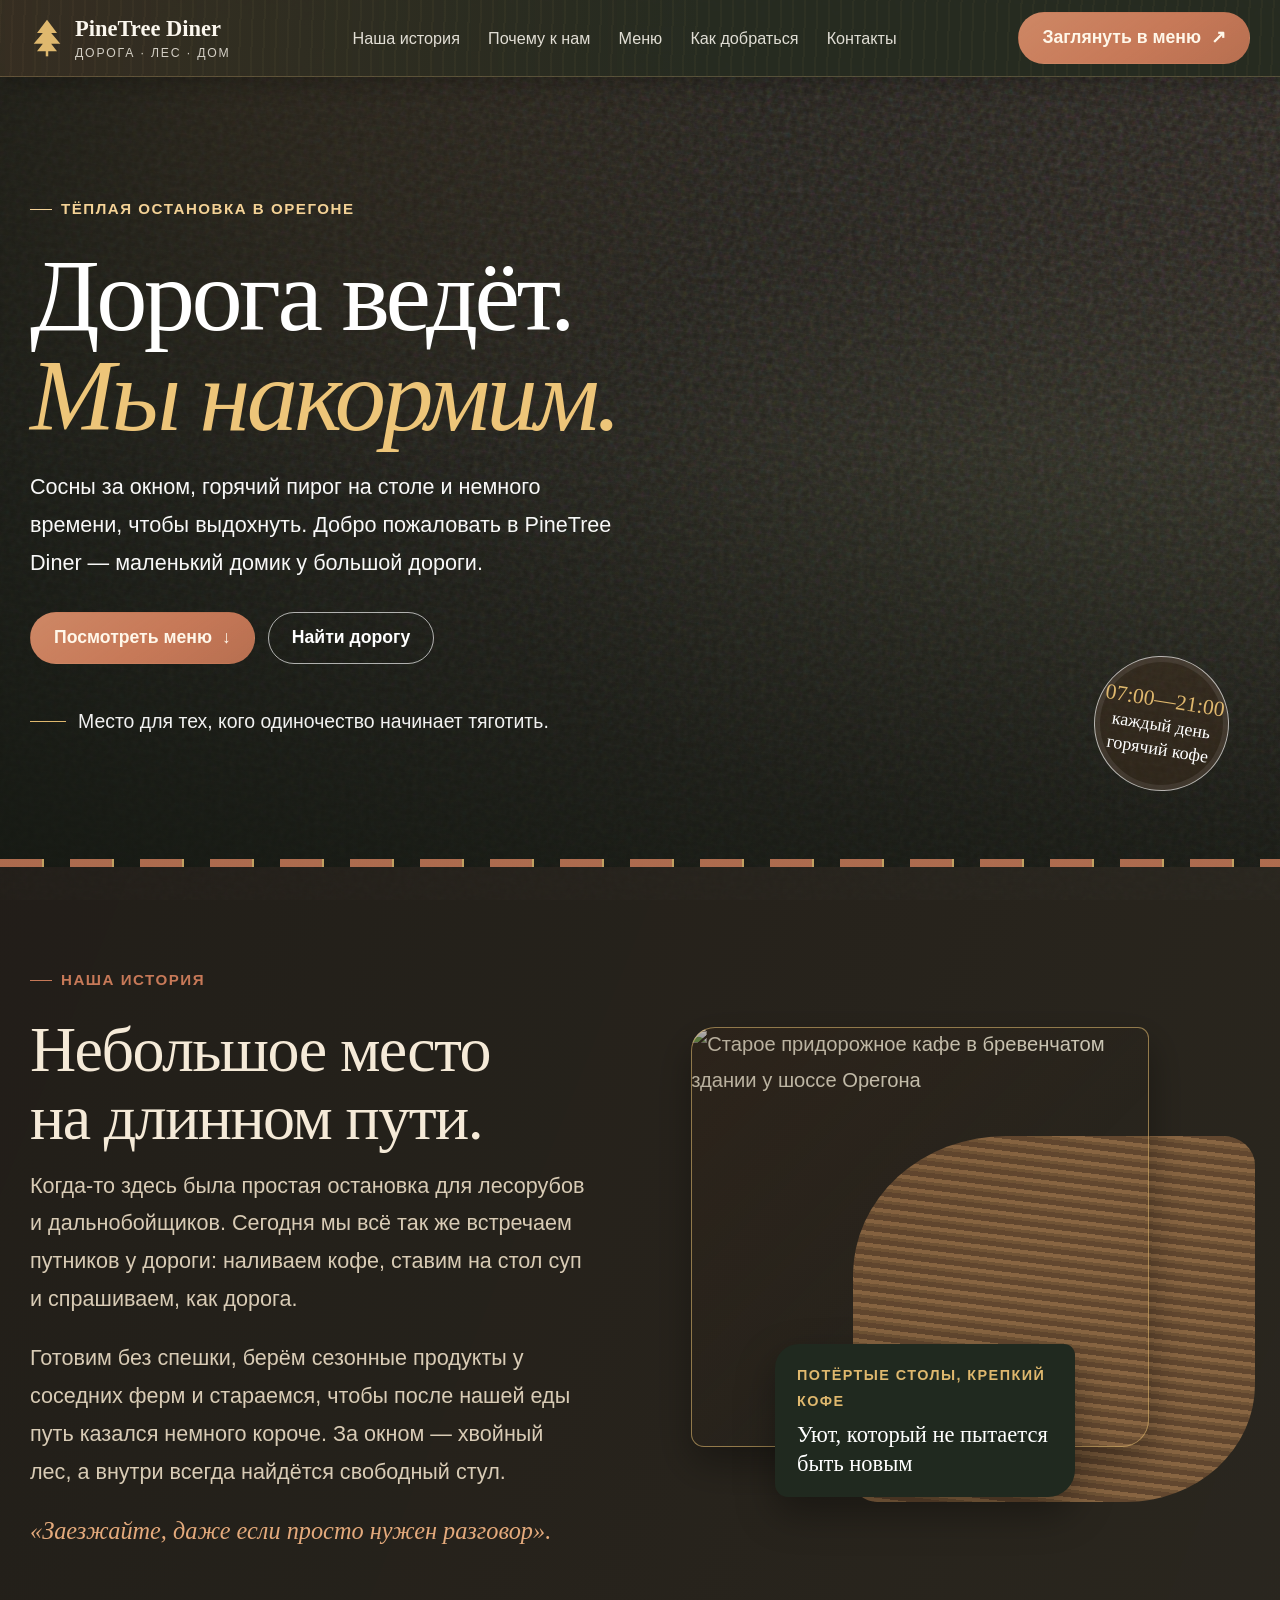
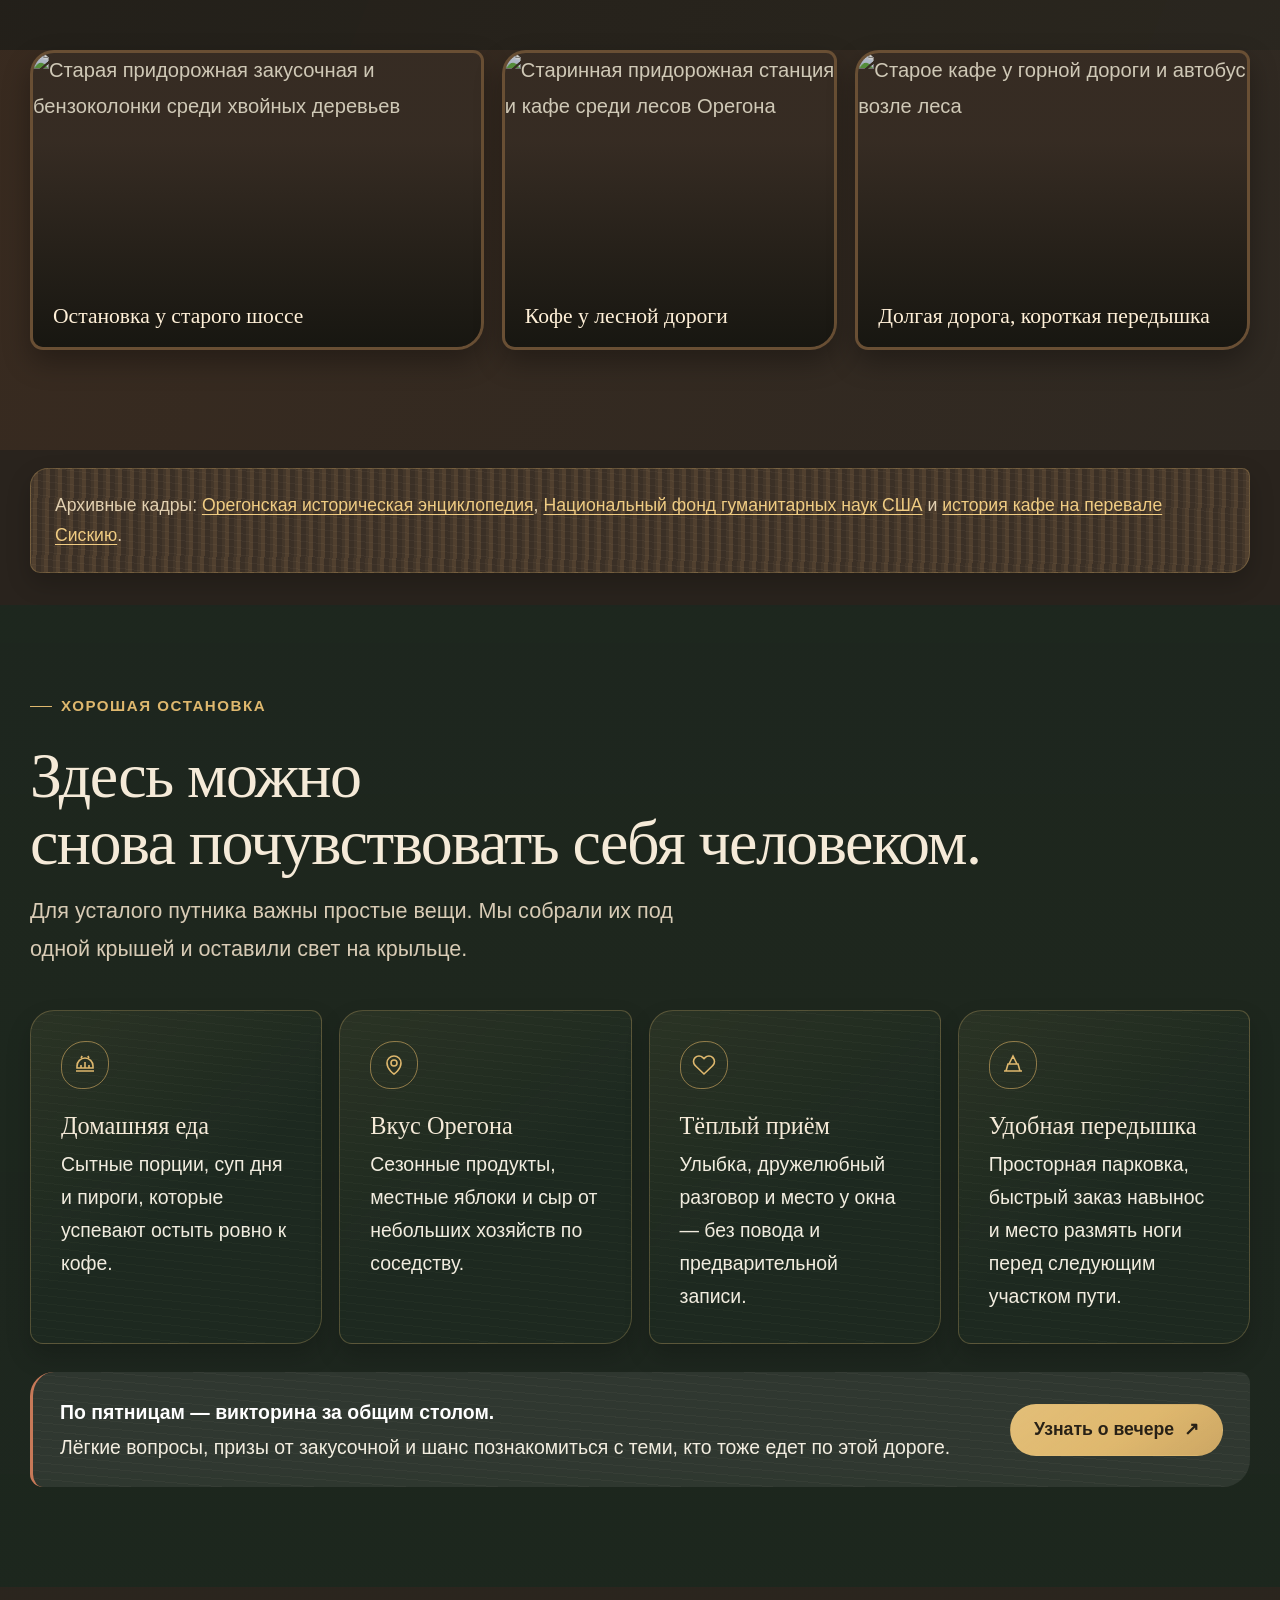
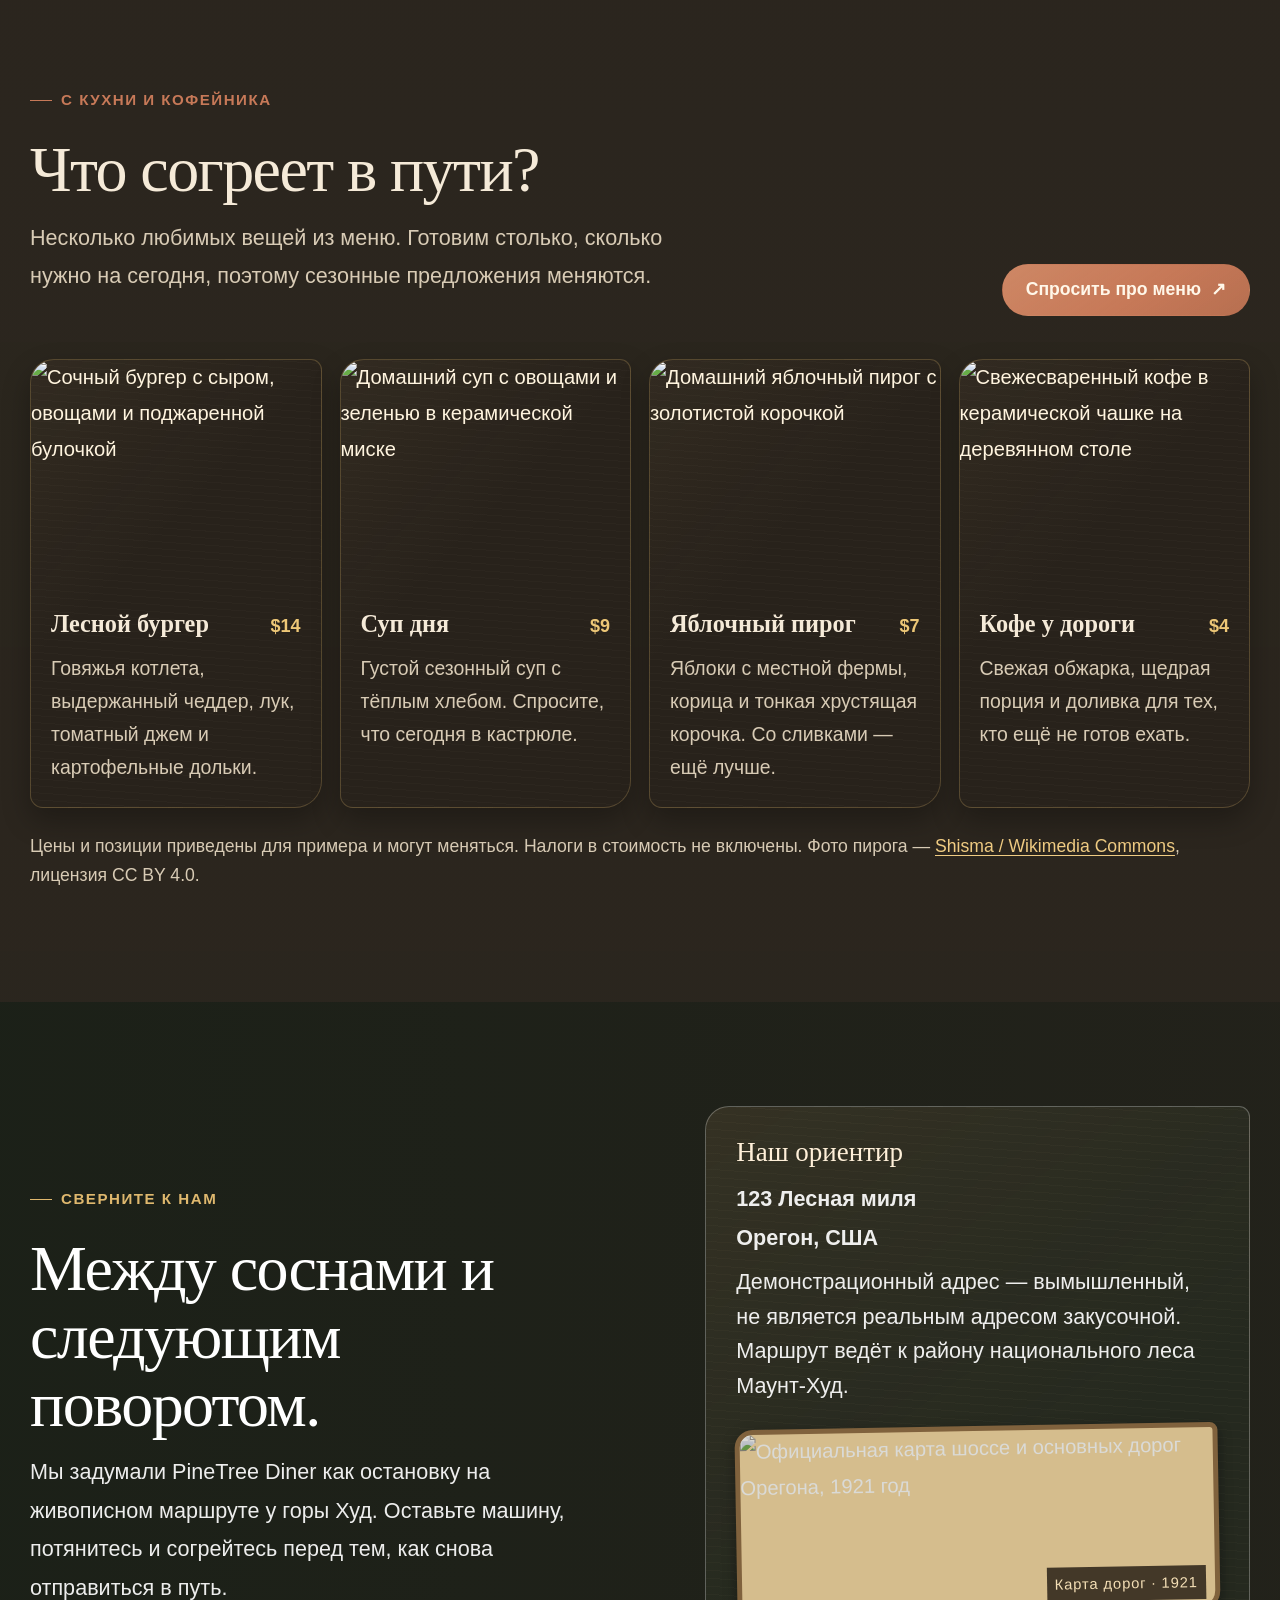
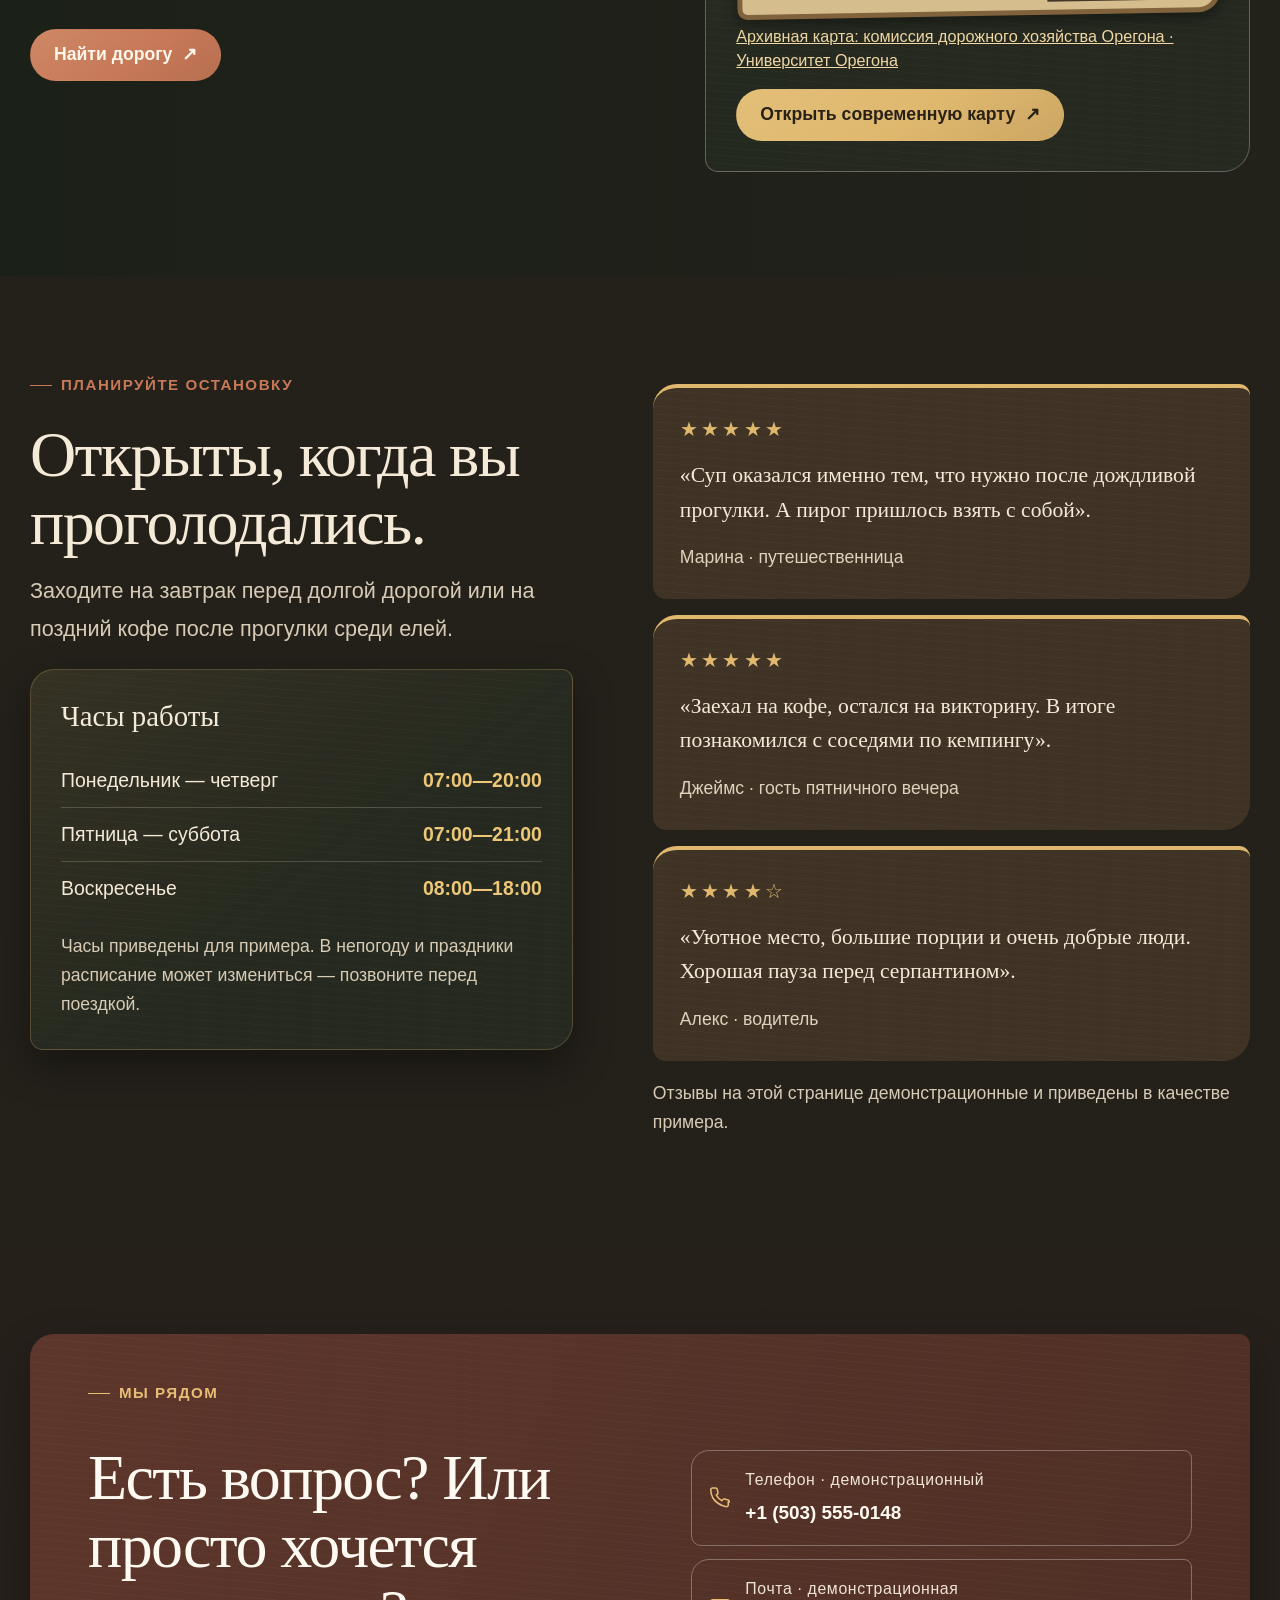
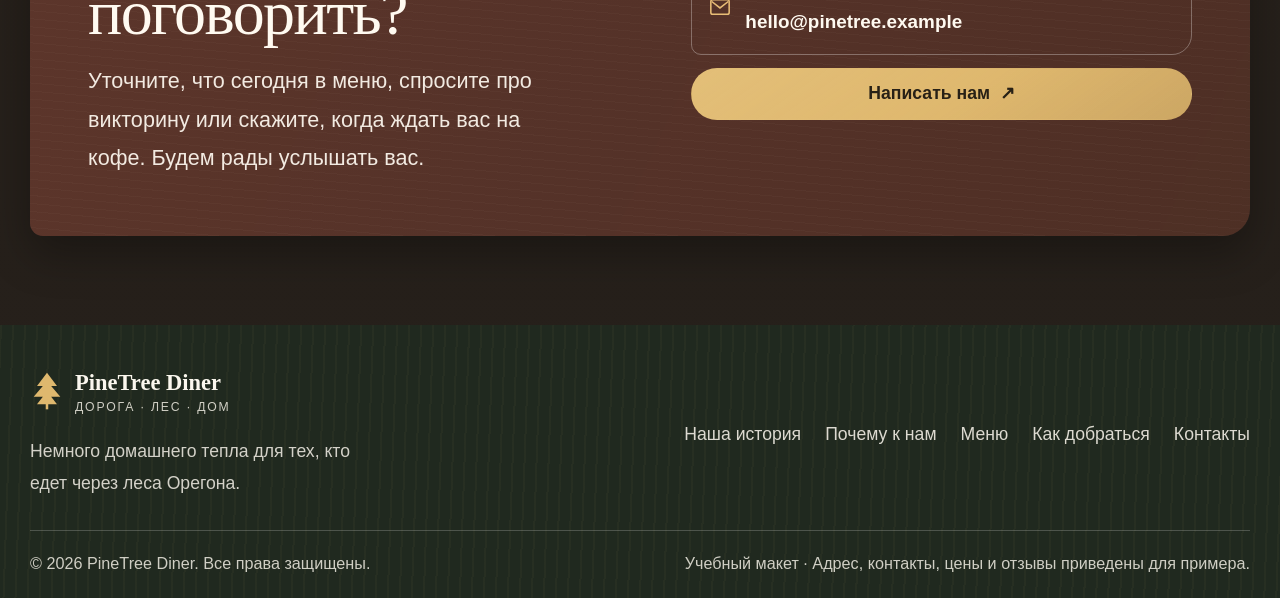
==== diner 1/index.html @ 2c99155c "изменение заголовка" ====
<!doctype html>
<html lang="ru">
<head>
  <meta charset="utf-8">
  <meta name="viewport" content="width=device-width, initial-scale=1">
  <meta name="theme-color" content="#29231d">
  <meta name="description" content="PineTree Diner — тёплая остановка среди лесов Орегона: домашняя еда, свежий кофе и место передохнуть в дороге.">
  <title>PineTree Diner — остановка среди лесов Орегона</title>
  <style>
    :root {
      color-scheme: dark;
      --pine: #20291f;
      --pine-deep: #19231c;
      --wood: #725334;
      --paper: #302a23;
      --ink: #f5ead8;
      --muted: #d8cbb5;
      --terra: #c77958;
      --gold: #dfb86e;
      --line: rgba(244, 232, 210, .2);
      --serif: Georgia, "Times New Roman", serif;
      --sans: "Segoe UI", Arial, sans-serif;
      --wrap: 1220px;
      font-size: 18px;
    }

    * { box-sizing: border-box; }
    html { scroll-behavior: smooth; scroll-padding-top: 88px; }
    body {
      margin: 0;
      color: var(--ink);
      background-color: #29231d;
      background-image:
        radial-gradient(ellipse at 17% 12%, rgba(161,105,58,.2), transparent 36%),
        radial-gradient(ellipse at 82% 58%, rgba(93,112,75,.17), transparent 40%),
        url("data:image/svg+xml,%3Csvg viewBox='0 0 180 180' xmlns='http://www.w3.org/2000/svg'%3E%3Cfilter id='n'%3E%3CfeTurbulence type='fractalNoise' baseFrequency='.82' numOctaves='3' stitchTiles='stitch'/%3E%3C/filter%3E%3Crect width='100%25' height='100%25' filter='url(%23n)' opacity='.22'/%3E%3C/svg%3E"),
        repeating-linear-gradient(8deg, rgba(255,241,212,.025) 0 1px, transparent 1px 7px);
      background-attachment: fixed;
      font: 1.12rem/1.78 var(--sans);
      -webkit-font-smoothing: antialiased;
    }

    img { display: block; max-width: 100%; }
    a { color: inherit; }
    a:focus-visible, button:focus-visible {
      outline: 3px solid var(--gold);
      outline-offset: 4px;
      border-radius: 8px;
    }
    h1, h2, h3, p { margin-top: 0; }
    h1, h2, .serif { font-family: var(--serif); font-weight: 500; }
    h2 {
      margin-bottom: 15px;
      font-size: clamp(2.55rem, 5vw, 4rem);
      line-height: 1.06;
      letter-spacing: -.025em;
    }
    .wrap { width: min(var(--wrap), calc(100% - 40px)); margin-inline: auto; }
    .eyebrow {
      display: inline-flex;
      align-items: center;
      gap: 9px;
      color: var(--terra);
      font-size: .84rem;
      font-weight: 800;
      letter-spacing: .1em;
      text-transform: uppercase;
    }
    main .eyebrow { position: relative; top: -22px; }
    .hero .eyebrow { top: 0; }
    .eyebrow::before { content: ""; width: 22px; height: 1px; background: currentColor; }
    .section-intro { max-width: 650px; color: var(--muted); font-size: 1.2rem; line-height: 1.75; }
    .section-head { margin-bottom: 42px; }
    .section-head.center { text-align: center; }
    .section-head.center .eyebrow { justify-content: center; }
    .section-head.center .section-intro { margin-inline: auto; }

    .site-header {
      position: sticky;
      top: 0;
      z-index: 50;
      color: #fbf7ee;
      background:
        repeating-linear-gradient(92deg, rgba(223,184,110,.035) 0 2px, transparent 2px 12px),
        linear-gradient(90deg, rgba(87,52,35,.3), transparent 55%),
        rgba(38,43,32,.94);
      border-bottom: 1px solid rgba(226,190,127,.25);
      box-shadow: 0 5px 20px rgba(0,0,0,.2);
      backdrop-filter: blur(12px);
    }
    .nav-shell { min-height: 76px; display: flex; align-items: center; justify-content: space-between; gap: 22px; }
    .brand { display: inline-flex; align-items: center; gap: 11px; flex: 0 0 auto; text-decoration: none; }
    .brand-mark { width: 34px; height: 40px; color: var(--gold); }
    .brand-name { display: grid; line-height: 1.05; }
    .brand-name strong { font: 600 1.25rem var(--serif); }
    .brand-name small { margin-top: 5px; color: rgba(251,247,238,.8); font-size: .68rem; letter-spacing: .15em; text-transform: uppercase; }
    .nav-links { display: flex; align-items: center; gap: clamp(14px, 2.2vw, 30px); margin: 0; padding: 0; list-style: none; }
    .nav-links a { color: rgba(251,247,238,.88); font-size: .9rem; text-decoration: none; transition: color .2s; }
    .nav-links a:hover, .footer-links a:hover { color: var(--gold); }
    .nav-toggle {
      display: none;
      width: 46px; height: 46px; place-items: center;
      border: 1px solid rgba(255,255,255,.3); border-radius: 50%;
      color: white; background: transparent; cursor: pointer;
    }
    .nav-toggle svg { width: 21px; }
    .button {
      min-height: 52px; display: inline-flex; align-items: center; justify-content: center; gap: 10px;
      padding: 0 23px; border: 1px solid transparent; border-radius: 999px;
      color: #fff7e9; background: var(--terra);
      background-image: linear-gradient(145deg, rgba(255,238,195,.12), transparent 55%, rgba(67,38,24,.12));
      font-size: .98rem; font-weight: 750; text-decoration: none;
      transition: transform .2s, background .2s, box-shadow .2s; cursor: pointer;
    }
    .button:hover { background-color: #8f4c38; box-shadow: 0 8px 20px rgba(197,109,76,.22); transform: translateY(-2px); }
    .button svg { width: 18px; height: 18px; }
    .button-light { color: #282116; background-color: var(--gold); }
    .button-light:hover { color: #282116; background-color: #edca85; }
    .button-outline { border-color: rgba(255,255,255,.65); color: white; background: transparent; }
    .button-outline:hover { border-color: var(--gold); background: rgba(255,255,255,.08); }

    .hero {
      position: relative; min-height: min(790px, calc(100svh - 76px));
      display: flex; align-items: center; overflow: hidden; color: white;
      background:
        linear-gradient(90deg, rgba(20,24,18,.72), rgba(20,24,18,.31) 58%, rgba(20,24,18,.12)),
        linear-gradient(0deg, rgba(20,24,18,.72), transparent 53%),
        url("https://images.unsplash.com/photo-1448375240586-882707db888b?auto=format&fit=crop&w=2200&q=90") center/cover;
    }
    .hero::after {
      content: ""; position: absolute; inset: auto 0 0; height: 8px;
      background: repeating-linear-gradient(90deg, var(--terra) 0 42px, var(--gold) 42px 44px, transparent 44px 70px);
      opacity: .85;
    }
    .hero-content { position: relative; z-index: 1; max-width: 720px; padding: 95px 0 115px; }
    .hero .eyebrow { color: #f4d296; }
    .hero h1 { max-width: 760px; margin: 23px 0 22px; font-size: clamp(3.7rem, 8vw, 6.4rem); line-height: .98; letter-spacing: -.035em; }
    .hero h1 span { display: block; color: #edc579; font-style: italic; }
    .hero-copy { max-width: 600px; margin-bottom: 30px; color: rgba(255,255,255,.97); font-size: 1.2rem; line-height: 1.75; }
    .hero-buttons { display: flex; align-items: center; flex-wrap: wrap; gap: 13px; }
    .hero-note { display: flex; align-items: center; gap: 12px; margin: 40px 0 0; color: rgba(255,255,255,.94); font-size: 1.08rem; }
    .hero-note::before { content: ""; width: 36px; height: 1px; background: var(--gold); }
    .hero-stamp {
      position: absolute; right: max(4vw, calc((100vw - var(--wrap))/2)); bottom: 76px;
      width: 135px; height: 135px; display: grid; place-content: center; text-align: center;
      border: 1px solid rgba(255,255,255,.65); border-radius: 50%;
      color: white; background: rgba(67,47,30,.45);
      box-shadow: inset 0 0 0 5px rgba(255,255,255,.08);
      font: 1rem/1.3 var(--serif); transform: rotate(9deg);
    }
    .hero-stamp strong { display: block; color: var(--gold); font-size: 1.2rem; font-weight: 500; }

    .story {
      padding: 112px 0 105px;
      background:
        linear-gradient(112deg, rgba(33,29,24,.9), rgba(42,39,31,.88)),
        url("https://images.unsplash.com/photo-1448375240586-882707db888b?auto=format&fit=crop&w=1600&q=85") center/cover;
    }
    .story-grid { display: grid; grid-template-columns: 1fr 1fr; align-items: center; gap: clamp(42px, 8vw, 105px); }
    .story-copy p { max-width: 560px; color: var(--muted); font-size: 1.2rem; line-height: 1.75; }
    .story-copy .signature { margin: 27px 0 0; color: #e4aa7c; font: italic 1.35rem var(--serif); }
    .story-visual { position: relative; min-height: 470px; }
    .story-visual img {
      position: relative; z-index: 1; width: 82%; height: 420px; object-fit: cover;
      border-radius: 24px 11px 27px 13px; box-shadow: 0 16px 38px rgba(0,0,0,.34);
      filter: sepia(.22) saturate(.78) contrast(1.04) brightness(.82);
    }
    .story-visual::before {
      content: ""; position: absolute; right: -5px; bottom: -5px; z-index: 0; width: 72%; height: 78%;
      border-radius: 38% 8% 32% 6%;
      background:
        repeating-linear-gradient(7deg, #715436 0 3px, #886542 3px 7px, #62472f 7px 12px),
        url("data:image/svg+xml,%3Csvg viewBox='0 0 140 140' xmlns='http://www.w3.org/2000/svg'%3E%3Cfilter id='n'%3E%3CfeTurbulence type='fractalNoise' baseFrequency='.7' numOctaves='3' stitchTiles='stitch'/%3E%3C/filter%3E%3Crect width='100%25' height='100%25' filter='url(%23n)' opacity='.32'/%3E%3C/svg%3E");
    }
    .story-visual::after {
      content: ""; position: absolute; z-index: 2; inset: 0 18% 50px 0; pointer-events: none;
      border: 1px solid rgba(223,184,110,.58);
      border-radius: 24px 11px 27px 13px;
      background: linear-gradient(135deg, rgba(70,43,25,.2), transparent 60%);
    }
    .caption {
      position: absolute; z-index: 3; left: 15%; bottom: 0; width: min(300px, 75%);
      padding: 19px 22px; color: white; background: var(--pine);
      border-radius: 24px 11px 27px 13px; box-shadow: 0 16px 38px rgba(0,0,0,.34);
    }
    .caption small { display: block; color: var(--gold); font-size: .8rem; font-weight: 800; letter-spacing: .1em; text-transform: uppercase; }
    .caption strong { display: block; margin-top: 5px; font: 1.25rem/1.3 var(--serif); }

    .memory-strip {
      padding: 0 0 100px;
      background:
        linear-gradient(115deg, rgba(126,76,43,.18), rgba(48,42,35,.86)),
        url("https://images.unsplash.com/photo-1511497584788-876760111969?auto=format&fit=crop&w=1800&q=85") center/cover;
    }
    .memory-grid { display: grid; grid-template-columns: 1.15fr .85fr 1fr; gap: 18px; }
    .memory-shot {
      position: relative; height: 300px; margin: 0; overflow: hidden;
      border: 3px solid rgba(142,104,64,.58); border-radius: 24px 11px 27px 13px;
      background: #382d24; box-shadow: 0 12px 28px rgba(0,0,0,.3);
      transform: rotate(-.5deg);
    }
    .memory-shot:nth-child(2) { transform: rotate(.65deg); }
    .memory-shot::after {
      content: ""; position: absolute; inset: 0;
      background: linear-gradient(0deg, rgba(20,20,15,.9), rgba(20,20,15,.05) 70%);
    }
    .memory-shot img { width: 100%; height: 100%; object-fit: cover; filter: sepia(.12) saturate(.9) contrast(1.06) brightness(.85); transition: transform .6s; }
    .memory-shot:hover img { transform: scale(1.045); }
    .memory-shot figcaption { position: absolute; z-index: 1; left: 20px; bottom: 18px; color: #fff0d8; font: 1.2rem var(--serif); }
    .archive-credit {
      margin: 18px auto 32px; padding: 22px 24px;
      border: 1px solid rgba(223,184,110,.25); border-radius: 18px 8px 20px 10px;
      color: #e2d0b1; font-size: .98rem; line-height: 1.65;
      background:
        repeating-linear-gradient(7deg, rgba(255,235,195,.035) 0 1px, transparent 1px 7px),
        repeating-linear-gradient(91deg, #44372a 0 3px, #51402f 3px 7px, #3b3026 7px 12px),
        #44372a;
      box-shadow: 0 10px 24px rgba(0,0,0,.2);
    }
    .archive-credit a { color: #f0cc83; text-underline-offset: 3px; }
    .archive-credit a:hover { color: white; }

    .benefits {
      padding: 100px 0; color: var(--ink);
      background:
        linear-gradient(rgba(28,39,30,.87), rgba(28,39,30,.92)),
        url("https://images.unsplash.com/photo-1448375240586-882707db888b?auto=format&fit=crop&w=1800&q=85") center/cover;
    }
    .benefits .eyebrow { color: var(--gold); }
    .benefits .section-intro { color: var(--muted); }
    .benefit-grid { display: grid; grid-template-columns: repeat(4,1fr); gap: 17px; }
    .benefit-card {
      min-height: 240px; padding: 30px;
      border: 1px solid rgba(223,184,110,.27); border-radius: 24px 11px 27px 13px;
      background:
        linear-gradient(145deg, rgba(223,184,110,.07), transparent 55%),
        repeating-linear-gradient(6deg, rgba(255,245,220,.025) 0 1px, transparent 1px 8px),
        rgba(30,43,33,.9);
      box-shadow: 0 12px 24px rgba(0,0,0,.18);
      transition: background .25s, transform .25s;
    }
    .benefit-card:hover { transform: translateY(-4px); }
    .icon-box {
      width: 48px; height: 48px; display: grid; place-items: center; margin-bottom: 23px;
      border: 1px solid rgba(216,173,99,.6); border-radius: 50% 44% 50% 42%; color: var(--gold);
    }
    .icon-box svg { width: 24px; height: 24px; }
    .benefit-card h3 { margin-bottom: 8px; color: var(--ink); font: 1.35rem var(--serif); }
    .benefit-card p { margin: 0; color: rgba(255,249,235,.94); font-size: 1.08rem; line-height: 1.7; }
    .trivia-bar {
      display: flex; align-items: center; justify-content: space-between; gap: 24px;
      margin-top: 28px; padding: 23px 27px;
      border-left: 3px solid var(--terra); border-radius: 24px 11px 27px 13px;
      color: var(--ink);
      background:
        repeating-linear-gradient(5deg, rgba(255,245,220,.03) 0 1px, transparent 1px 8px),
        rgba(255,255,255,.08);
    }
    .trivia-bar p { margin: 0; color: rgba(255,249,235,.94); font-size: 1.08rem; }
    .trivia-bar strong { color: white; }

    .menu-section {
      padding: 112px 0;
      background:
        linear-gradient(rgba(43,38,30,.9), rgba(43,38,30,.94)),
        url("https://images.unsplash.com/photo-1511497584788-876760111969?auto=format&fit=crop&w=1800&q=85") center/cover;
    }
    .menu-top { display: flex; align-items: end; justify-content: space-between; gap: 25px; }
    .menu-top .section-head { margin-bottom: 0; }
    .menu-grid { display: grid; grid-template-columns: repeat(4,1fr); gap: 18px; margin-top: 43px; }
    .menu-card {
      min-width: 0; overflow: hidden; border: 1px solid rgba(223,184,110,.25);
      border-radius: 24px 11px 27px 13px;
      background:
        linear-gradient(135deg, rgba(230,196,131,.055), transparent 42%),
        repeating-linear-gradient(4deg, rgba(255,244,220,.018) 0 1px, transparent 1px 7px),
        rgba(41,35,28,.96);
      box-shadow: 0 12px 28px rgba(0,0,0,.28);
      transition: transform .25s, box-shadow .25s;
    }
    .menu-card:hover { transform: translateY(-6px); box-shadow: 0 16px 38px rgba(0,0,0,.4); }
    .menu-card img { width: 100%; height: 230px; object-fit: cover; filter: sepia(.12) saturate(.9) contrast(1.04); }
    .menu-info { padding: 20px 20px 23px; }
    .menu-line { display: flex; align-items: baseline; justify-content: space-between; gap: 10px; }
    .menu-line h3 { margin: 0; font: 600 1.35rem var(--serif); }
    .price { flex: 0 0 auto; color: #edc777; font-size: 1rem; font-weight: 800; }
    .menu-info p { margin: 10px 0 0; color: var(--muted); font-size: 1.08rem; line-height: 1.7; }
    .menu-footnote { margin: 24px 0 0; color: var(--muted); font-size: .98rem; line-height: 1.65; }
    .menu-footnote a { color: #f0cc83; text-underline-offset: 3px; }
    .menu-footnote a:hover { color: white; }

    .roadside {
      padding: 104px 0; color: white;
      background:
        linear-gradient(90deg, rgba(25,32,23,.84), rgba(25,32,23,.42)),
        url("https://images.unsplash.com/photo-1500530855697-b586d89ba3ee?auto=format&fit=crop&w=2000&q=90") center 55%/cover;
    }
    .roadside-grid { display: grid; grid-template-columns: 1fr .9fr; align-items: center; gap: 70px; }
    .roadside .eyebrow { color: var(--gold); }
    .roadside h2 { max-width: 600px; }
    .roadside p { max-width: 560px; color: rgba(255,255,255,.92); font-size: 1.2rem; }
    .address-card {
      padding: 30px; border: 1px solid rgba(255,255,255,.27); border-radius: 24px 11px 27px 13px;
      background:
        repeating-linear-gradient(4deg, rgba(246,222,177,.025) 0 1px, transparent 1px 8px),
        linear-gradient(145deg, rgba(164,112,65,.13), transparent 58%),
        rgba(38,42,32,.94);
      backdrop-filter: blur(4px);
    }
    .address-card h3 { margin-bottom: 12px; color: #fff0d9; font: 1.5rem var(--serif); }
    .address-text { margin: 0 0 8px; color: white; font-size: 1.12rem; font-weight: 700; }
    .address-disclaimer { margin-bottom: 20px; color: rgba(255,249,235,.9); font-size: .98rem; line-height: 1.6; }
    .mini-map {
      position: relative; height: 190px; overflow: hidden; margin: 22px 0 8px; padding: 0;
      border: 5px solid #80623d; border-radius: 18px 8px 22px 10px;
      background: #d5bd8d; box-shadow: 0 5px 14px rgba(0,0,0,.35); transform: rotate(-1deg);
    }
    .mini-map img { width: 100%; height: 100%; object-fit: cover; filter: sepia(.24) contrast(.94) brightness(.88); }
    .map-year { position: absolute; right: 9px; bottom: 8px; padding: 4px 8px; color: #f4dfb6; background: rgba(47,38,27,.88); font-size: .82rem; letter-spacing: .06em; }
    .map-credit { display: block; margin: 0 0 17px; color: #f0d7a5; font-size: .9rem; line-height: 1.5; }
    .map-credit:hover { color: white; }

    .details {
      padding: 108px 0;
      background:
        linear-gradient(rgba(35,32,26,.88), rgba(35,32,26,.9)),
        url("https://images.unsplash.com/photo-1511497584788-876760111969?auto=format&fit=crop&w=1800&q=85") center/cover;
    }
    .details-grid { display: grid; grid-template-columns: 1fr 1.1fr; gap: 80px; }
    .hours-card {
      padding: 30px; border: 1px solid rgba(223,184,110,.25); border-radius: 24px 11px 27px 13px;
      background:
        repeating-linear-gradient(4deg, rgba(246,222,177,.025) 0 1px, transparent 1px 8px),
        linear-gradient(145deg, rgba(164,112,65,.13), transparent 58%),
        rgba(38,42,32,.94);
      box-shadow: 0 16px 38px rgba(0,0,0,.34);
    }
    .hours-card h3 { margin-bottom: 21px; font: 1.6rem var(--serif); }
    .hours-row { display: flex; justify-content: space-between; gap: 15px; padding: 11px 0; border-bottom: 1px solid var(--line); font-size: 1.08rem; line-height: 1.6; }
    .hours-row:last-of-type { border-bottom: 0; }
    .hours-row span:last-child { color: #edc777; font-weight: 700; }
    .hours-note { margin: 17px 0 0; color: var(--muted); font-size: .98rem; line-height: 1.65; }
    .reviews { display: grid; gap: 16px; }
    .review-card {
      padding: 24px 27px; border-top: 4px solid var(--gold); border-radius: 24px 11px 27px 13px;
      background:
        repeating-linear-gradient(4deg, rgba(246,222,177,.025) 0 1px, transparent 1px 8px),
        rgba(67,54,39,.9);
    }
    .stars { color: var(--gold); letter-spacing: .16em; }
    .review-card blockquote { margin: 10px 0 12px; font: 1.2rem/1.6 var(--serif); }
    .review-card cite { color: #e0d2bb; font-size: .98rem; font-style: normal; }
    .sample-note { margin: 2px 0 0; color: var(--muted); font-size: .98rem; line-height: 1.65; }

    .contact {
      padding: 89px 0;
      background:
        linear-gradient(rgba(37,31,26,.65), rgba(37,31,26,.78)),
        url("https://images.unsplash.com/photo-1472396961693-142e6e269027?auto=format&fit=crop&w=1800&q=85") center/cover;
    }
    .contact-panel {
      display: grid; grid-template-columns: 1.05fr .95fr; gap: 50px; align-items: center;
      padding: clamp(28px,5vw,58px); border-radius: 24px 11px 27px 13px; color: #fffaf1;
      background:
        repeating-linear-gradient(5deg, rgba(255,240,215,.025) 0 1px, transparent 1px 8px),
        linear-gradient(115deg, rgba(97,55,45,.94), rgba(82,49,38,.91)),
        url("https://images.unsplash.com/photo-1511497584788-876760111969?auto=format&fit=crop&w=1400&q=80") center/cover;
      box-shadow: 0 18px 44px rgba(0,0,0,.3);
    }
    .contact h2 { max-width: 520px; margin: 15px 0; }
    .contact .eyebrow { color: #e8bd76; }
    .contact-copy { max-width: 480px; margin: 0; color: rgba(255,250,241,.92); font-size: 1.2rem; }
    .contact-links { display: grid; gap: 13px; }
    .contact-link {
      display: flex; align-items: center; gap: 14px; padding: 15px 17px;
      border: 1px solid rgba(255,255,255,.3); border-radius: 18px 8px 20px 10px;
      text-decoration: none; transition: background .2s, border .2s;
    }
    .contact-link:hover { border-color: var(--gold); background: rgba(255,255,255,.09); }
    .contact-link svg { flex: 0 0 auto; width: 22px; color: #e8bd76; }
    .contact-link small { display: block; color: rgba(255,248,232,.9); font-size: .88rem; letter-spacing: .04em; }
    .contact-link strong { display: block; margin-top: 2px; font-size: 1.05rem; font-weight: 600; }

    footer {
      padding: 45px 0 20px; color: #fbf7ee;
      background:
        repeating-linear-gradient(92deg, rgba(223,184,110,.035) 0 2px, transparent 2px 12px),
        var(--pine);
    }
    .footer-main { display: flex; align-items: center; justify-content: space-between; gap: 30px; padding-bottom: 31px; }
    .footer-blurb { max-width: 340px; margin: 13px 0 0; color: rgba(251,247,238,.82); font-size: .98rem; }
    .footer-links { display: flex; flex-wrap: wrap; justify-content: flex-end; gap: 13px 24px; margin: 0; padding: 0; list-style: none; }
    .footer-links a { color: rgba(251,247,238,.86); font-size: .98rem; text-decoration: none; }
    .footer-bottom { display: flex; justify-content: space-between; gap: 15px; padding-top: 18px; border-top: 1px solid rgba(255,255,255,.2); color: rgba(251,247,238,.8); font-size: .9rem; }

    .reveal { opacity: 1; transform: none; }
    .js .reveal { opacity: 0; transform: translateY(18px); transition: opacity .65s ease, transform .65s ease; }
    .js .reveal.is-visible { opacity: 1; transform: translateY(0); }
    .float-icon { animation: gentle-float 3.8s ease-in-out infinite; }
    @keyframes gentle-float { 0%,100% { transform: translateY(0); } 50% { transform: translateY(-4px); } }

    @media (max-width: 920px) {
      .nav-links { gap: 13px; }
      .nav-links a { font-size: .84rem; }
      .nav-cta { padding-inline: 16px; }
      .benefit-grid, .menu-grid { grid-template-columns: repeat(2,1fr); }
      .roadside-grid { gap: 35px; }
      .details-grid { gap: 40px; }
    }
    @media (max-width: 740px) {
      html { scroll-padding-top: 72px; }
      :root { font-size: 17px; }
      .wrap { width: min(var(--wrap), calc(100% - 32px)); }
      .nav-shell { min-height: 68px; }
      .brand-mark { width: 30px; height: 36px; }
      .nav-toggle { position: absolute; top: 50%; right: 16px; display: grid; margin-left: 0; transform: translateY(-50%); }
      .nav-cta { display: none; }
      .nav-links {
        position: absolute; top: calc(100% + 1px); left: 0; right: 0;
        display: none; align-items: stretch; gap: 0; padding: 8px 16px 16px;
        background: var(--pine); border-bottom: 1px solid rgba(255,255,255,.16);
        box-shadow: 0 16px 24px rgba(10,20,15,.2);
      }
      .nav-links.is-open { display: flex; flex-direction: column; }
      .nav-links li { border-bottom: 1px solid rgba(255,255,255,.1); }
      .nav-links li:last-child { border-bottom: 0; }
      .nav-links a { display: block; padding: 13px 5px; font-size: 1rem; }
      .hero { min-height: min(760px, calc(100svh - 68px)); background-position: center; }
      .hero-content { padding: 78px 0 115px; }
      .hero h1 { font-size: clamp(3.35rem, 12vw, 5.1rem); }
      .hero-copy, .section-intro, .story-copy p, .roadside p, .contact-copy { font-size: 1.12rem; }
      .hero-stamp { right: 24px; bottom: 30px; width: 110px; height: 110px; font-size: .84rem; }
      .hero-stamp strong { font-size: 1rem; }
      .story, .menu-section, .details { padding: 78px 0; }
      .story-grid { grid-template-columns: 1fr; gap: 37px; }
      .story-visual { min-height: 390px; max-width: 560px; }
      .story-visual img { height: 350px; }
      .benefits { padding: 78px 0; }
      .section-head { margin-bottom: 30px; }
      .trivia-bar { align-items: flex-start; flex-direction: column; padding: 20px; }
      .menu-top { align-items: flex-start; flex-direction: column; }
      .menu-top .button { min-height: 48px; }
      .menu-grid { gap: 14px; margin-top: 30px; }
      .menu-card img { height: 190px; }
      .menu-info { padding: 17px 15px 20px; }
      .roadside { padding: 78px 0; }
      .roadside-grid { grid-template-columns: 1fr; gap: 34px; }
      .details-grid { grid-template-columns: 1fr; gap: 32px; }
      .contact { padding: 65px 0; }
      .contact-panel { grid-template-columns: 1fr; gap: 28px; }
      .footer-main { align-items: flex-start; flex-direction: column; }
      .footer-links { justify-content: flex-start; }
      .footer-bottom { flex-direction: column; }
      .memory-grid { grid-template-columns: 1fr 1fr; }
      .memory-shot { height: 225px; }
      .memory-shot:first-child { grid-column: 1/-1; height: 250px; }
    }
    @media (max-width: 480px) {
      :root { font-size: 16px; }
      .hero { min-height: min(690px, calc(100svh - 68px)); }
      .hero-content { padding: 38px 0 36px; }
      .hero h1 { margin: 18px 0 16px; font-size: clamp(2.55rem, 10.5vw, 3.25rem); }
      .hero-copy { margin-bottom: 22px; font-size: 1rem; line-height: 1.55; }
      .hero-buttons { align-items: stretch; flex-direction: column; max-width: 310px; }
      .hero-buttons .button { width: 100%; }
      .hero-note { max-width: 270px; margin-top: 22px; font-size: .95rem; }
      .hero-stamp { display: none; }
      .section-head h2, .story-copy h2, .roadside h2, .details h2, .contact h2 { font-size: 2.6rem; }
      .benefit-grid, .menu-grid { grid-template-columns: 1fr; }
      .benefit-card { min-height: auto; display: grid; grid-template-columns: 48px 1fr; column-gap: 16px; padding: 20px; }
      .icon-box { grid-row: span 2; margin: 0; }
      .benefit-card h3 { align-self: end; }
      .menu-card { display: grid; grid-template-columns: 38% 1fr; }
      .menu-card img { height: 100%; min-height: 170px; }
      .menu-info { align-self: center; padding: 16px 13px; }
      .menu-line { align-items: flex-start; flex-direction: column; gap: 2px; }
      .menu-info p, .benefit-card p, .hours-row { font-size: 1rem; }
      .memory-grid { grid-template-columns: 1fr; }
      .memory-shot, .memory-shot:first-child { grid-column: auto; height: 230px; }
      .address-card, .hours-card { padding: 23px 20px; }
      .archive-credit { padding: 18px; }
      .review-card { padding: 20px; }
      .contact-panel { padding: 26px 21px; }
      .contact-link { padding: 13px 12px; }
      .footer-bottom { overflow-wrap: anywhere; }
    }
    @media (prefers-reduced-motion: reduce) {
      *, *::before, *::after {
        scroll-behavior: auto !important;
        animation-duration: .01ms !important;
        animation-iteration-count: 1 !important;
        transition-duration: .01ms !important;
      }
      .js .reveal { opacity: 1; transform: none; }
    }
  </style>
</head>
<body>
  <header class="site-header">
    <div class="wrap nav-shell">
      <a class="brand" href="#top" aria-label="PineTree Diner — на главную">
        <svg class="brand-mark" viewBox="0 0 40 48" fill="none" aria-hidden="true">
          <path d="M20 2 8 18h7L4 31h11L8 40h24l-7-9h11L25 18h7L20 2Z" fill="currentColor"/>
          <path d="M20 34v12" stroke="currentColor" stroke-width="3"/>
        </svg>
        <span class="brand-name"><strong>PineTree Diner</strong><small>дорога · лес · дом</small></span>
      </a>
      <button class="nav-toggle" type="button" aria-label="Открыть меню" aria-expanded="false" aria-controls="main-nav">
        <svg viewBox="0 0 24 24" fill="none" stroke="currentColor" stroke-width="2" aria-hidden="true"><path d="M4 7h16M4 12h16M4 17h16"/></svg>
      </button>
      <nav aria-label="Основная навигация">
        <ul class="nav-links" id="main-nav">
          <li><a href="#story">Наша история</a></li>
          <li><a href="#why-us">Почему к нам</a></li>
          <li><a href="#menu">Меню</a></li>
          <li><a href="#visit">Как добраться</a></li>
          <li><a href="#contacts">Контакты</a></li>
        </ul>
      </nav>
      <div class="nav-actions"><a class="button nav-cta" href="#menu">Заглянуть в меню <span aria-hidden="true">↗</span></a></div>
    </div>
  </header>

  <main id="top">
    <section class="hero" aria-labelledby="hero-title">
      <div class="wrap">
        <div class="hero-content reveal">
          <span class="eyebrow">Тёплая остановка в Орегоне</span>
          <h1 id="hero-title">Дорога ведёт.<span>Мы накормим.</span></h1>
          <p class="hero-copy">Сосны за окном, горячий пирог на столе и немного времени, чтобы выдохнуть. Добро пожаловать в PineTree Diner — маленький домик у большой дороги.</p>
          <div class="hero-buttons">
            <a class="button" href="#menu">Посмотреть меню <span aria-hidden="true">↓</span></a>
            <a class="button button-outline" href="#visit">Найти дорогу</a>
          </div>
          <p class="hero-note">Место для тех, кого одиночество начинает тяготить.</p>
        </div>
        <div class="hero-stamp" aria-label="Открыто ежедневно с семи утра до девяти вечера">
          <strong>07:00—21:00</strong>каждый день<br>горячий кофе
        </div>
      </div>
    </section>

    <section class="story" id="story" aria-labelledby="story-title">
      <div class="wrap story-grid">
        <div class="story-copy reveal">
          <span class="eyebrow">Наша история</span>
          <h2 id="story-title">Небольшое место<br>на длинном пути.</h2>
          <p>Когда-то здесь была простая остановка для лесорубов и дальнобойщиков. Сегодня мы всё так же встречаем путников у дороги: наливаем кофе, ставим на стол суп и спрашиваем, как дорога.</p>
          <p>Готовим без спешки, берём сезонные продукты у соседних ферм и стараемся, чтобы после нашей еды путь казался немного короче. За окном — хвойный лес, а внутри всегда найдётся свободный стул.</p>
          <p class="signature">«Заезжайте, даже если просто нужен разговор».</p>
        </div>
        <div class="story-visual reveal">
          <img src="https://www.oregonencyclopedia.org/media/uploads/Wilson_5crop.jpg" alt="Старое придорожное кафе в бревенчатом здании у шоссе Орегона">
          <div class="caption"><small>Потёртые столы, крепкий кофе</small><strong>Уют, который не пытается быть новым</strong></div>
        </div>
      </div>
    </section>

    <section class="memory-strip" aria-label="Кадры из жизни закусочной">
      <div class="wrap memory-grid">
        <figure class="memory-shot reveal">
          <img src="https://www.oregonencyclopedia.org/media/uploads/Willamina_Glenn_Wilbur_cafe_exterior_bb007155.jpg" alt="Старая придорожная закусочная и бензоколонки среди хвойных деревьев">
          <figcaption>Остановка у старого шоссе</figcaption>
        </figure>
        <figure class="memory-shot reveal">
          <img src="https://www.neh.gov/sites/default/files/styles/max_1300x1300/public/2024-10/Fall2024_web-images_Drowned-Towns_20a.jpg?itok=PXMmzDG0" alt="Старинная придорожная станция и кафе среди лесов Орегона">
          <figcaption>Кофе у лесной дороги</figcaption>
        </figure>
        <figure class="memory-shot reveal">
          <img src="https://www.livinggoldpress.com/CoffeeshopBig.jpg" alt="Старое кафе у горной дороги и автобус возле леса">
          <figcaption>Долгая дорога, короткая передышка</figcaption>
        </figure>
      </div>
    </section>
    <p class="archive-credit wrap">
      Архивные кадры:
      <a href="https://www.oregonencyclopedia.org/articles/wilson-river-highway/" target="_blank" rel="noopener noreferrer">Орегонская историческая энциклопедия</a>,
      <a href="https://www.neh.gov/article/atlas-drowned-towns" target="_blank" rel="noopener noreferrer">Национальный фонд гуманитарных наук США</a>
      и <a href="https://www.livinggoldpress.com/SummitHotTopicPt3.htm" target="_blank" rel="noopener noreferrer">история кафе на перевале Сискию</a>.
    </p>

    <section class="benefits" id="why-us" aria-labelledby="benefits-title">
      <div class="wrap">
        <div class="section-head reveal">
          <span class="eyebrow">Хорошая остановка</span>
          <h2 id="benefits-title">Здесь можно<br>снова почувствовать себя человеком.</h2>
          <p class="section-intro">Для усталого путника важны простые вещи. Мы собрали их под одной крышей и оставили свет на крыльце.</p>
        </div>
        <div class="benefit-grid">
          <article class="benefit-card reveal">
            <div class="icon-box float-icon">
              <svg viewBox="0 0 24 24" fill="none" stroke="currentColor" stroke-width="1.6" aria-hidden="true"><path d="M4 13c0-4.4 3.6-8 8-8s8 3.6 8 8v2H4v-2Z"/><path d="M3 18h18M8 5l1.2-2M16 5l-1.2-2M8 15v-3m4 3V9m4 6v-3"/></svg>
            </div>
            <h3>Домашняя еда</h3>
            <p>Сытные порции, суп дня и пироги, которые успевают остыть ровно к кофе.</p>
          </article>
          <article class="benefit-card reveal">
            <div class="icon-box float-icon">
              <svg viewBox="0 0 24 24" fill="none" stroke="currentColor" stroke-width="1.6" aria-hidden="true"><path d="M12 21s7-4.4 7-11a7 7 0 1 0-14 0c0 6.6 7 11 7 11Z"/><circle cx="12" cy="10" r="3"/></svg>
            </div>
            <h3>Вкус Орегона</h3>
            <p>Сезонные продукты, местные яблоки и сыр от небольших хозяйств по соседству.</p>
          </article>
          <article class="benefit-card reveal">
            <div class="icon-box float-icon">
              <svg viewBox="0 0 24 24" fill="none" stroke="currentColor" stroke-width="1.6" aria-hidden="true"><path d="M20.8 4.6a5.5 5.5 0 0 0-7.8 0L12 5.7l-1.1-1.1a5.5 5.5 0 0 0-7.8 7.8l1.1 1.1L12 21l7.8-7.5 1.1-1.1a5.5 5.5 0 0 0-.1-7.8Z"/></svg>
            </div>
            <h3>Тёплый приём</h3>
            <p>Улыбка, дружелюбный разговор и место у окна — без повода и предварительной записи.</p>
          </article>
          <article class="benefit-card reveal">
            <div class="icon-box float-icon">
              <svg viewBox="0 0 24 24" fill="none" stroke="currentColor" stroke-width="1.6" aria-hidden="true"><path d="M3 18h18M5 18l2-7h10l2 7M8 11l4-8 4 8M12 3v3"/></svg>
            </div>
            <h3>Удобная передышка</h3>
            <p>Просторная парковка, быстрый заказ навынос и место размять ноги перед следующим участком пути.</p>
          </article>
        </div>
        <div class="trivia-bar reveal">
          <p><strong>По пятницам — викторина за общим столом.</strong><br>Лёгкие вопросы, призы от закусочной и шанс познакомиться с теми, кто тоже едет по этой дороге.</p>
          <a class="button button-light" href="#contacts">Узнать о вечере <span aria-hidden="true">↗</span></a>
        </div>
      </div>
    </section>

    <section class="menu-section" id="menu" aria-labelledby="menu-title">
      <div class="wrap">
        <div class="menu-top">
          <div class="section-head reveal">
            <span class="eyebrow">С кухни и кофейника</span>
            <h2 id="menu-title">Что согреет в пути?</h2>
            <p class="section-intro">Несколько любимых вещей из меню. Готовим столько, сколько нужно на сегодня, поэтому сезонные предложения меняются.</p>
          </div>
          <a class="button reveal" href="#contacts">Спросить про меню <span aria-hidden="true">↗</span></a>
        </div>
        <div class="menu-grid">
          <article class="menu-card reveal">
            <img src="https://images.unsplash.com/photo-1568901346375-23c9450c58cd?auto=format&fit=crop&w=850&q=85" alt="Сочный бургер с сыром, овощами и поджаренной булочкой">
            <div class="menu-info"><div class="menu-line"><h3>Лесной бургер</h3><span class="price">$14</span></div><p>Говяжья котлета, выдержанный чеддер, лук, томатный джем и картофельные дольки.</p></div>
          </article>
          <article class="menu-card reveal">
            <img src="https://images.unsplash.com/photo-1547592180-85f173990554?auto=format&fit=crop&w=850&q=85" alt="Домашний суп с овощами и зеленью в керамической миске">
            <div class="menu-info"><div class="menu-line"><h3>Суп дня</h3><span class="price">$9</span></div><p>Густой сезонный суп с тёплым хлебом. Спросите, что сегодня в кастрюле.</p></div>
          </article>
          <article class="menu-card reveal">
            <img src="https://upload.wikimedia.org/wikipedia/commons/thumb/1/1e/Apple_pie_24.jpg/960px-Apple_pie_24.jpg" alt="Домашний яблочный пирог с золотистой корочкой">
            <div class="menu-info"><div class="menu-line"><h3>Яблочный пирог</h3><span class="price">$7</span></div><p>Яблоки с местной фермы, корица и тонкая хрустящая корочка. Со сливками — ещё лучше.</p></div>
          </article>
          <article class="menu-card reveal">
            <img src="https://images.unsplash.com/photo-1509042239860-f550ce710b93?auto=format&fit=crop&w=850&q=85" alt="Свежесваренный кофе в керамической чашке на деревянном столе">
            <div class="menu-info"><div class="menu-line"><h3>Кофе у дороги</h3><span class="price">$4</span></div><p>Свежая обжарка, щедрая порция и доливка для тех, кто ещё не готов ехать.</p></div>
          </article>
        </div>
        <p class="menu-footnote">Цены и позиции приведены для примера и могут меняться. Налоги в стоимость не включены. Фото пирога — <a href="https://commons.wikimedia.org/wiki/File:Apple_pie_24.jpg" target="_blank" rel="noopener noreferrer">Shisma / Wikimedia Commons</a>, лицензия CC BY 4.0.</p>
      </div>
    </section>

    <section class="roadside" id="visit" aria-labelledby="visit-title">
      <div class="wrap roadside-grid">
        <div class="reveal">
          <span class="eyebrow">Сверните к нам</span>
          <h2 id="visit-title">Между соснами и следующим поворотом.</h2>
          <p>Мы задумали PineTree Diner как остановку на живописном маршруте у горы Худ. Оставьте машину, потянитесь и согрейтесь перед тем, как снова отправиться в путь.</p>
          <a class="button" href="https://www.google.com/maps/search/?api=1&amp;query=Mount+Hood+National+Forest%2C+Oregon" target="_blank" rel="noopener noreferrer">Найти дорогу <span aria-hidden="true">↗</span></a>
        </div>
        <div class="address-card reveal">
          <h3>Наш ориентир</h3>
          <p class="address-text">123 Лесная миля<br>Орегон, США</p>
          <p class="address-disclaimer">Демонстрационный адрес — вымышленный, не является реальным адресом закусочной. Маршрут ведёт к району национального леса Маунт-Худ.</p>
          <div class="mini-map">
            <img src="https://iiif.oregondigital.org/iiif/f0%2Fdf%2F67%2F4x%2F56%2F1-jp2.jp2/full/1400,/0/default.jpg" alt="Официальная карта шоссе и основных дорог Орегона, 1921 год">
            <span class="map-year">Карта дорог · 1921</span>
          </div>
          <a class="map-credit" href="https://commons.wikimedia.org/wiki/File:State_Highway_Department%27s_official_automobile_road_map_of_the_state_of_Oregon_showing_all_through_trunk_highways_and_main_traveled_roads,_with_mileages_-_DPLA_-_561cdf838272b1d2b0bbb2fddad25d7e.jpg" target="_blank" rel="noopener noreferrer">Архивная карта: комиссия дорожного хозяйства Орегона · Университет Орегона</a>
          <a class="button button-light" href="https://www.google.com/maps/search/?api=1&amp;query=Mount+Hood+National+Forest%2C+Oregon" target="_blank" rel="noopener noreferrer">Открыть современную карту <span aria-hidden="true">↗</span></a>
        </div>
      </div>
    </section>

    <section class="details" aria-labelledby="details-title">
      <div class="wrap details-grid">
        <div class="reveal">
          <span class="eyebrow">Планируйте остановку</span>
          <h2 id="details-title">Открыты, когда вы проголодались.</h2>
          <p class="section-intro">Заходите на завтрак перед долгой дорогой или на поздний кофе после прогулки среди елей.</p>
          <div class="hours-card">
            <h3>Часы работы</h3>
            <div class="hours-row"><span>Понедельник — четверг</span><span>07:00—20:00</span></div>
            <div class="hours-row"><span>Пятница — суббота</span><span>07:00—21:00</span></div>
            <div class="hours-row"><span>Воскресенье</span><span>08:00—18:00</span></div>
            <p class="hours-note">Часы приведены для примера. В непогоду и праздники расписание может измениться — позвоните перед поездкой.</p>
          </div>
        </div>
        <div class="reviews reveal">
          <article class="review-card">
            <div class="stars" aria-label="Пять звёзд">★★★★★</div>
            <blockquote>«Суп оказался именно тем, что нужно после дождливой прогулки. А пирог пришлось взять с собой».</blockquote>
            <cite>Марина · путешественница</cite>
          </article>
          <article class="review-card">
            <div class="stars" aria-label="Пять звёзд">★★★★★</div>
            <blockquote>«Заехал на кофе, остался на викторину. В итоге познакомился с соседями по кемпингу».</blockquote>
            <cite>Джеймс · гость пятничного вечера</cite>
          </article>
          <article class="review-card">
            <div class="stars" aria-label="Четыре звезды">★★★★☆</div>
            <blockquote>«Уютное место, большие порции и очень добрые люди. Хорошая пауза перед серпантином».</blockquote>
            <cite>Алекс · водитель</cite>
          </article>
          <p class="sample-note">Отзывы на этой странице демонстрационные и приведены в качестве примера.</p>
        </div>
      </div>
    </section>

    <section class="contact" id="contacts" aria-labelledby="contact-title">
      <div class="wrap">
        <div class="contact-panel reveal">
          <div>
            <span class="eyebrow">Мы рядом</span>
            <h2 id="contact-title">Есть вопрос? Или просто хочется поговорить?</h2>
            <p class="contact-copy">Уточните, что сегодня в меню, спросите про викторину или скажите, когда ждать вас на кофе. Будем рады услышать вас.</p>
          </div>
          <div class="contact-links">
            <a class="contact-link" href="tel:+15035550148">
              <svg viewBox="0 0 24 24" fill="none" stroke="currentColor" stroke-width="1.7" aria-hidden="true"><path d="M21 16.5v3a2 2 0 0 1-2.2 2A19.8 19.8 0 0 1 10.2 18a19.5 19.5 0 0 1-6-6A19.8 19.8 0 0 1 1.9 3.2 2 2 0 0 1 4 1h3a2 2 0 0 1 2 1.7c.1 1 .4 2 .7 2.9a2 2 0 0 1-.5 2.1L8 8.9a16 16 0 0 0 6 6l1.2-1.2a2 2 0 0 1 2.1-.5c.9.3 1.9.6 2.9.7a2 2 0 0 1 1.8 2.6Z"/></svg>
              <span><small>Телефон · демонстрационный</small><strong>+1 (503) 555-0148</strong></span>
            </a>
            <a class="contact-link" href="mailto:hello@pinetree.example">
              <svg viewBox="0 0 24 24" fill="none" stroke="currentColor" stroke-width="1.7" aria-hidden="true"><rect x="2" y="4" width="20" height="16" rx="2"/><path d="m3 6 9 7 9-7"/></svg>
              <span><small>Почта · демонстрационная</small><strong>hello@pinetree.example</strong></span>
            </a>
            <a class="button button-light" href="mailto:hello@pinetree.example?subject=Вопрос%20для%20PineTree%20Diner">Написать нам <span aria-hidden="true">↗</span></a>
          </div>
        </div>
      </div>
    </section>
  </main>

  <footer>
    <div class="wrap">
      <div class="footer-main">
        <div>
          <a class="brand" href="#top" aria-label="PineTree Diner — в начало страницы">
            <svg class="brand-mark" viewBox="0 0 40 48" fill="none" aria-hidden="true">
              <path d="M20 2 8 18h7L4 31h11L8 40h24l-7-9h11L25 18h7L20 2Z" fill="currentColor"/>
              <path d="M20 34v12" stroke="currentColor" stroke-width="3"/>
            </svg>
            <span class="brand-name"><strong>PineTree Diner</strong><small>дорога · лес · дом</small></span>
          </a>
          <p class="footer-blurb">Немного домашнего тепла для тех, кто едет через леса Орегона.</p>
        </div>
        <nav aria-label="Ссылки в нижней части страницы">
          <ul class="footer-links">
            <li><a href="#story">Наша история</a></li>
            <li><a href="#why-us">Почему к нам</a></li>
            <li><a href="#menu">Меню</a></li>
            <li><a href="#visit">Как добраться</a></li>
            <li><a href="#contacts">Контакты</a></li>
          </ul>
        </nav>
      </div>
      <div class="footer-bottom">
        <span>© <span id="year">2026</span> PineTree Diner. Все права защищены.</span>
        <span>Учебный макет · Адрес, контакты, цены и отзывы приведены для примера.</span>
      </div>
    </div>
  </footer>

  <script>
    document.documentElement.classList.add("js");
    const toggle = document.querySelector(".nav-toggle");
    const nav = document.querySelector("#main-nav");

    toggle.addEventListener("click", () => {
      const open = toggle.getAttribute("aria-expanded") === "true";
      toggle.setAttribute("aria-expanded", String(!open));
      toggle.setAttribute("aria-label", open ? "Открыть меню" : "Закрыть меню");
      nav.classList.toggle("is-open", !open);
    });

    nav.querySelectorAll("a").forEach(link => link.addEventListener("click", () => {
      nav.classList.remove("is-open");
      toggle.setAttribute("aria-expanded", "false");
      toggle.setAttribute("aria-label", "Открыть меню");
    }));

    document.querySelector("#year").textContent = new Date().getFullYear();

    const items = document.querySelectorAll(".reveal");
    if ("IntersectionObserver" in window && !window.matchMedia("(prefers-reduced-motion: reduce)").matches) {
      const observer = new IntersectionObserver((entries, obs) => entries.forEach(entry => {
        if (entry.isIntersecting) {
          entry.target.classList.add("is-visible");
          obs.unobserve(entry.target);
        }
      }), { threshold: .12 });
      items.forEach(item => observer.observe(item));
    } else {
      items.forEach(item => item.classList.add("is-visible"));
    }
  </script>
</body>
</html>
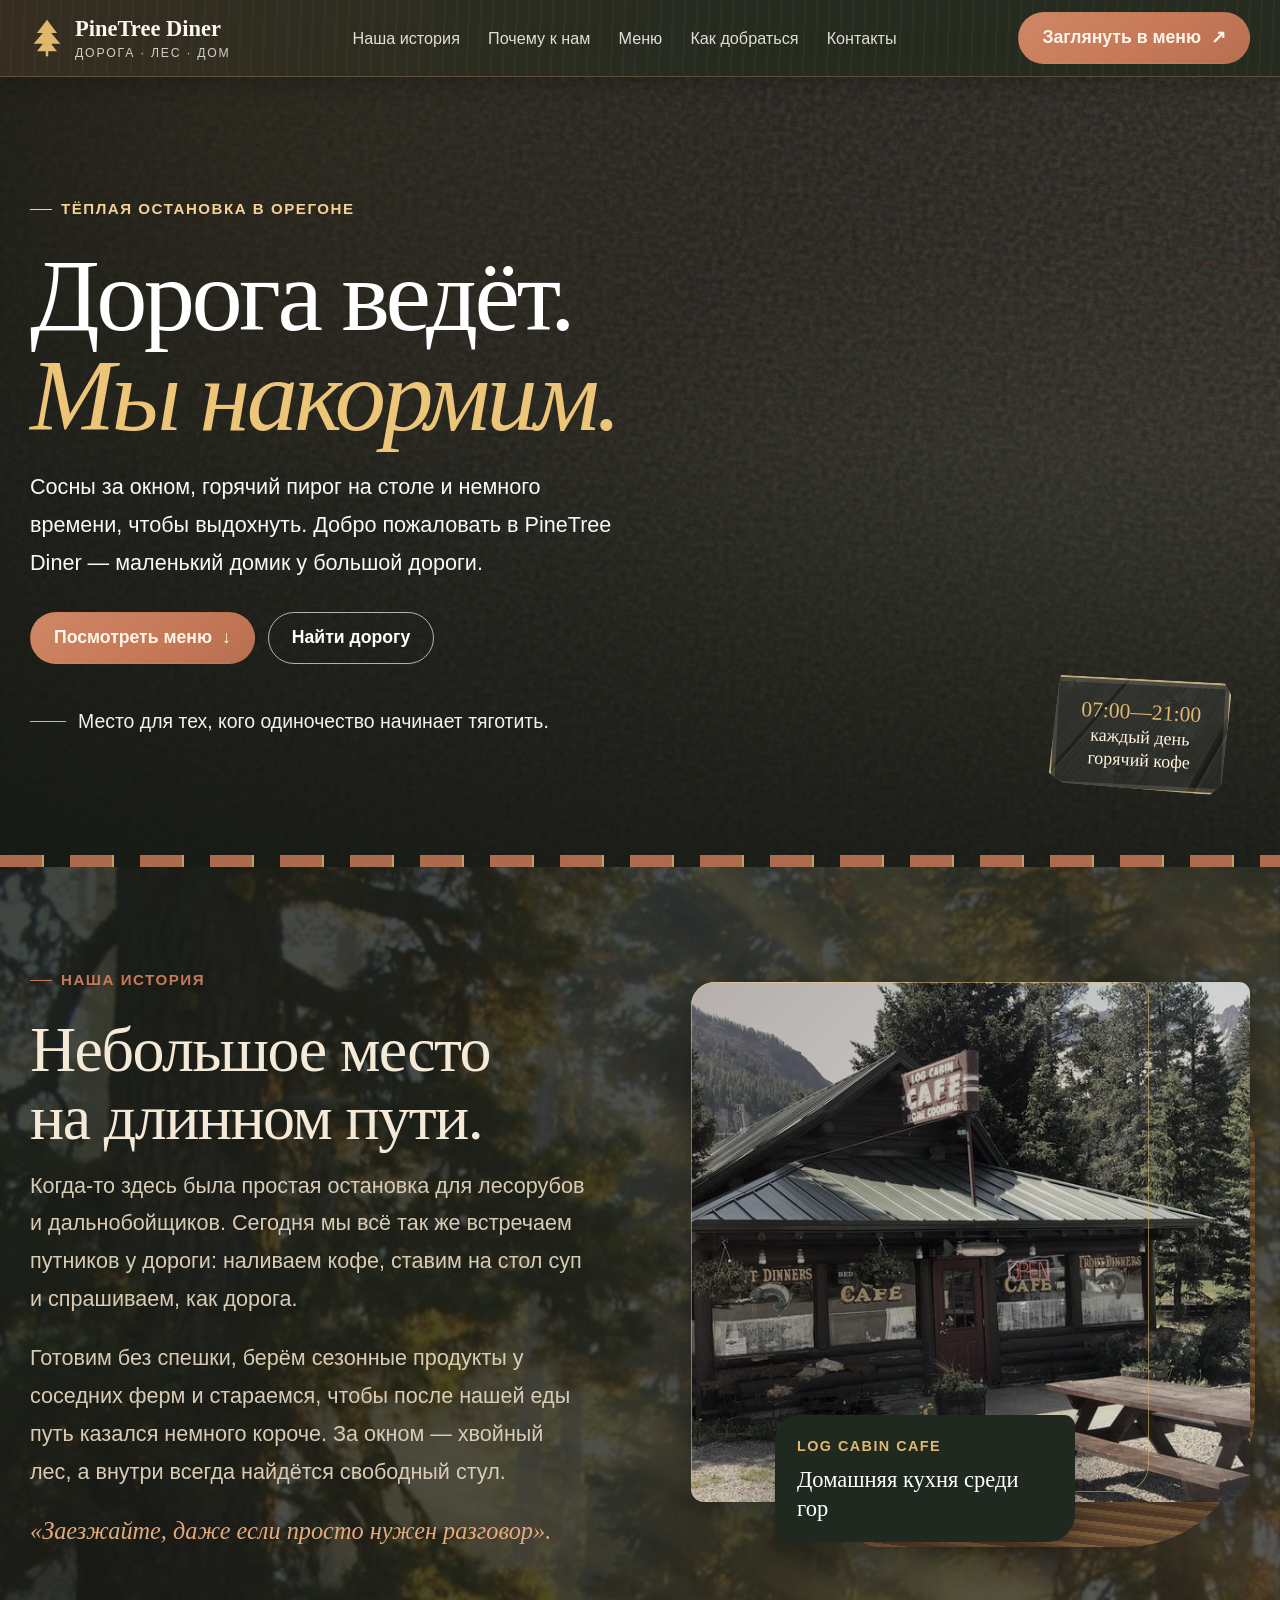
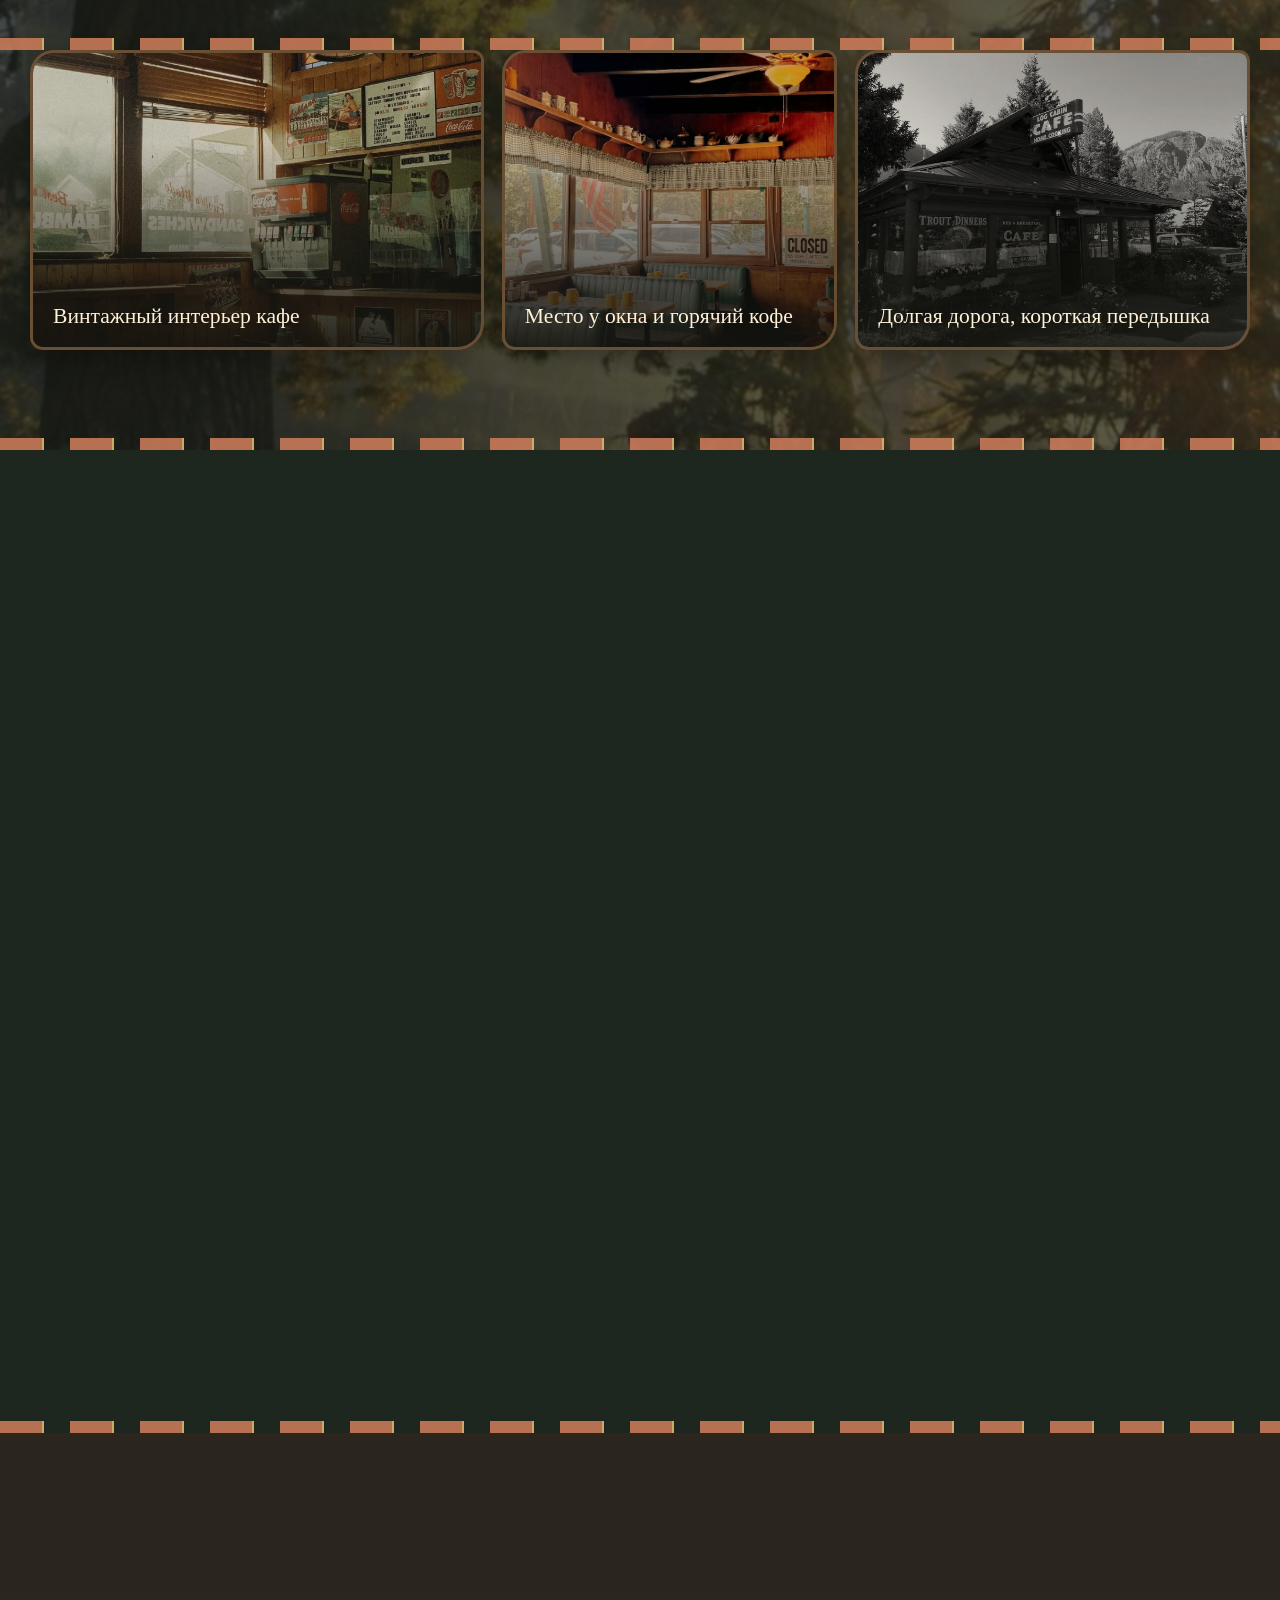
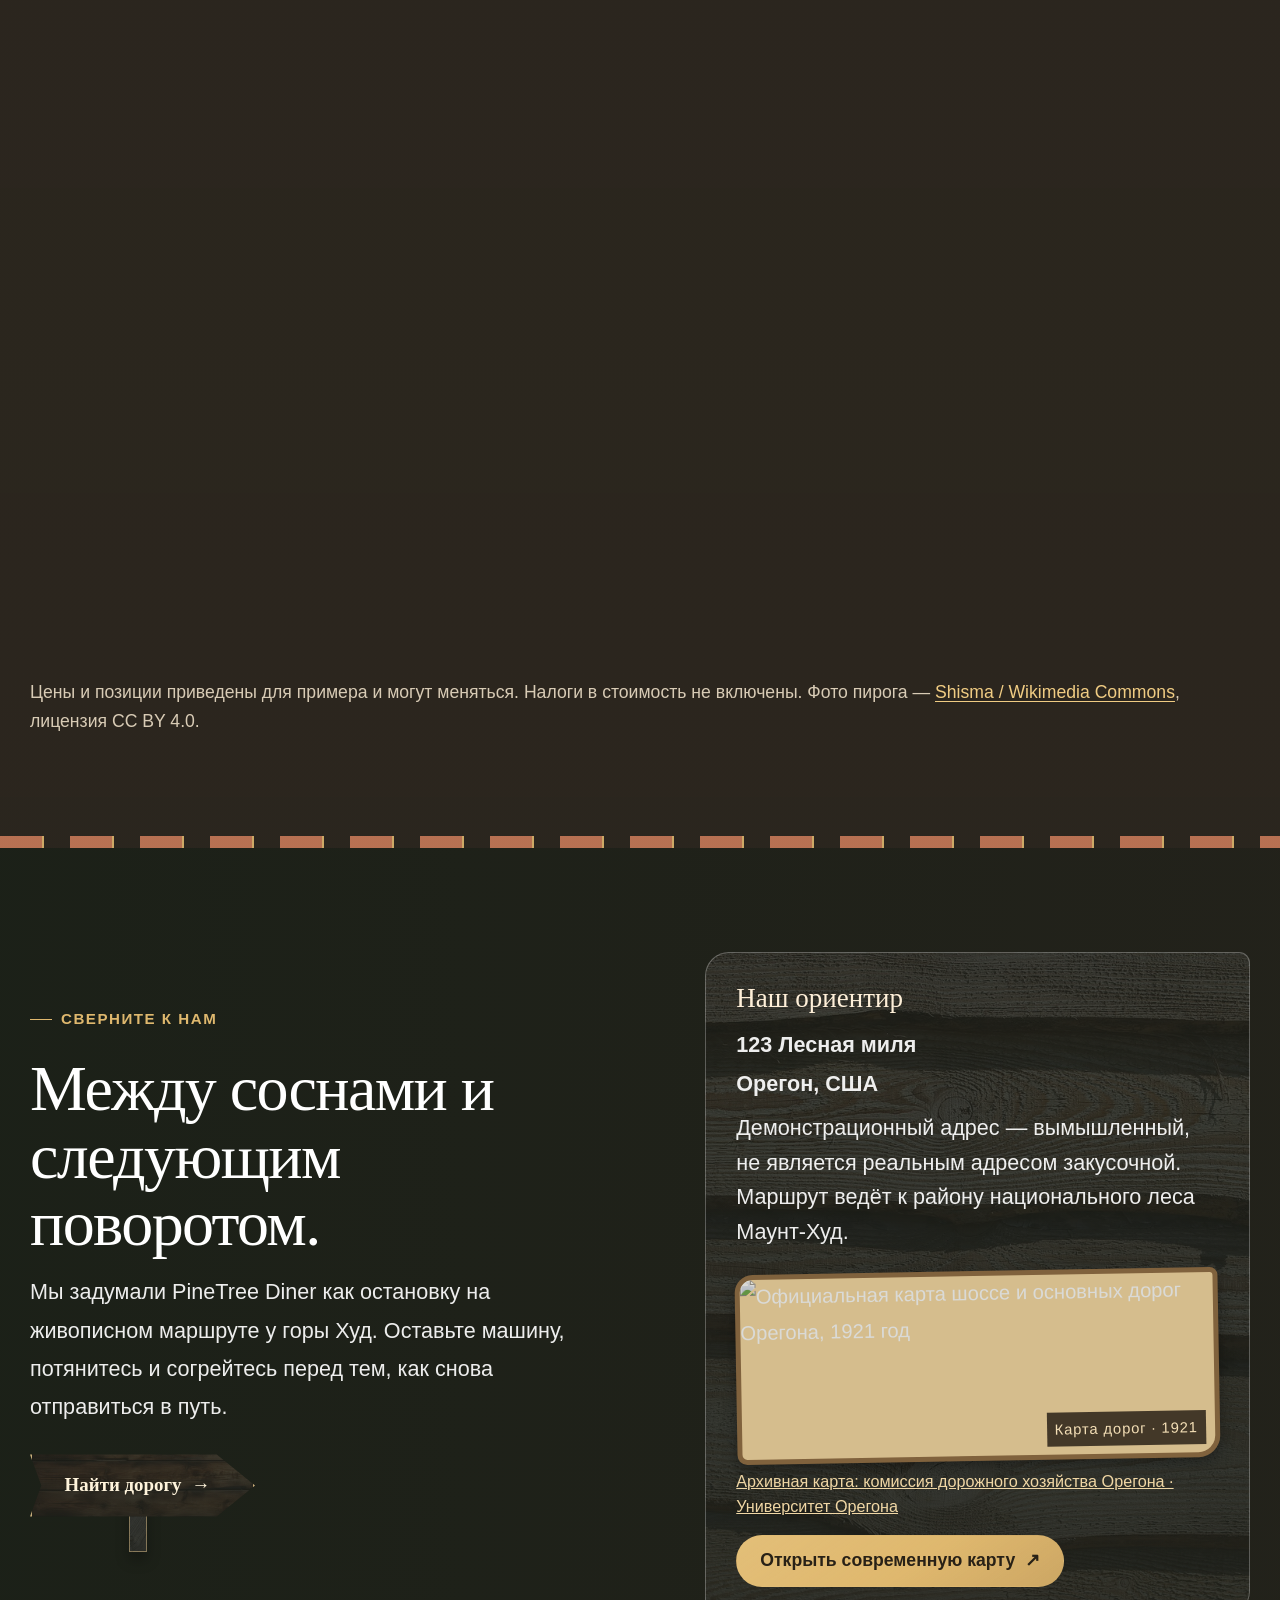
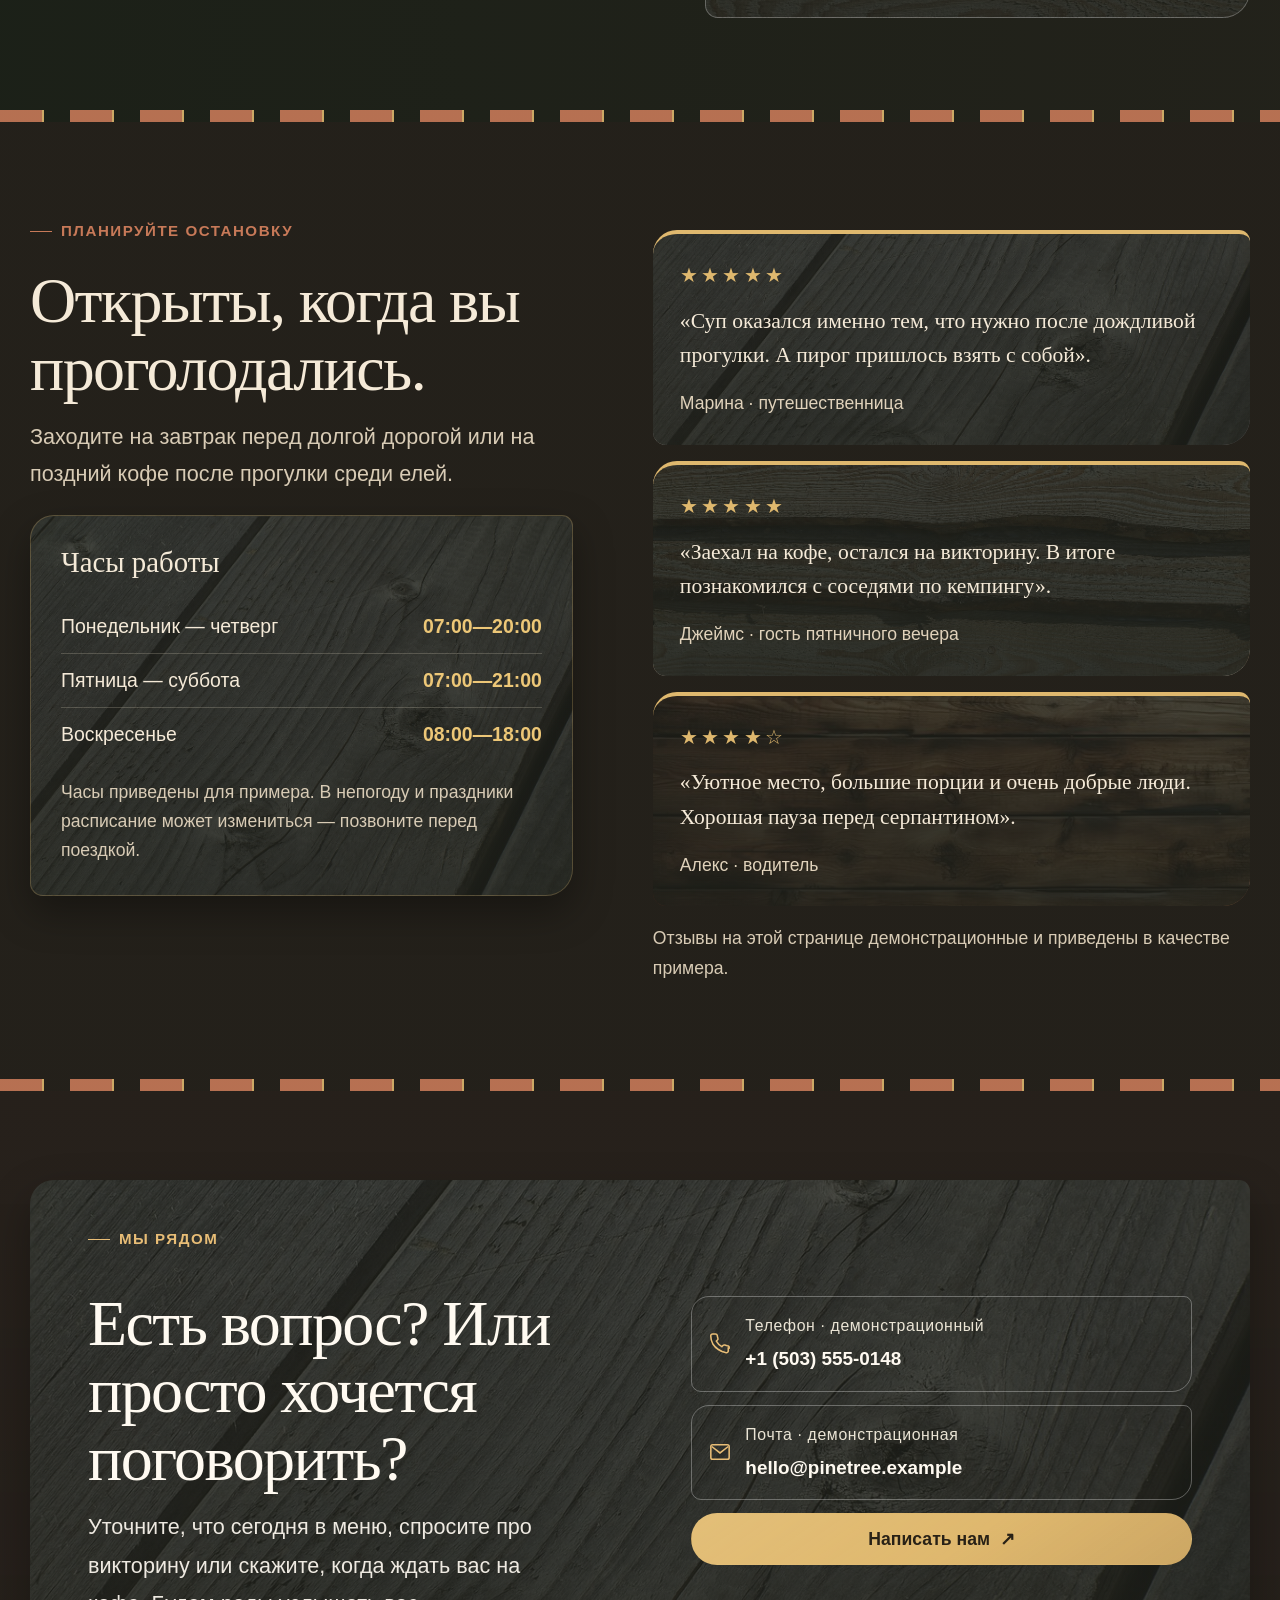
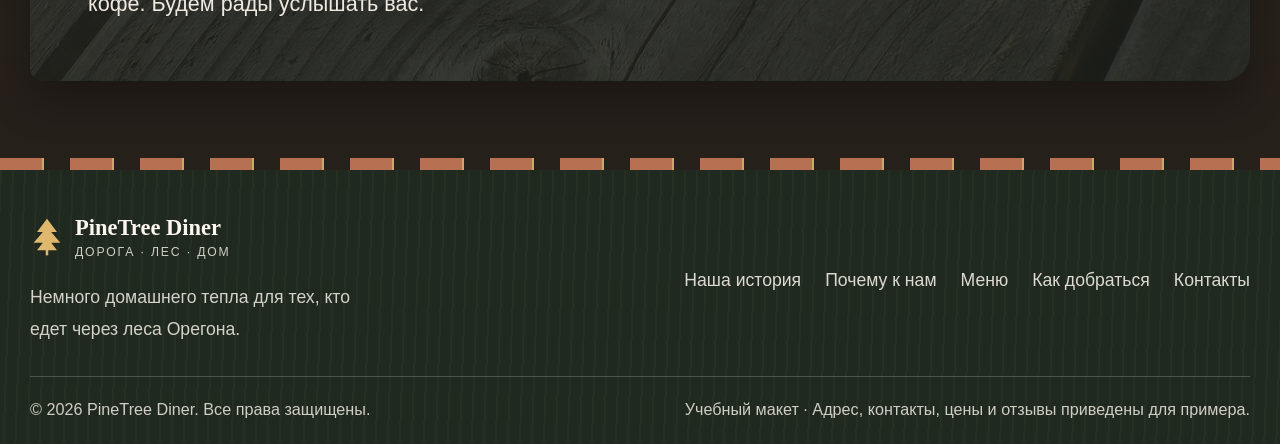
==== commit 7f41e519: "Add wood textures and section dividers Co-authored-by: Copilot <223556219+Copilot@users.noreply.gith" ====
--- a/diner 1/index.html
+++ b/diner 1/index.html
@@ -6,494 +6,7 @@
   <meta name="theme-color" content="#29231d">
   <meta name="description" content="PineTree Diner — тёплая остановка среди лесов Орегона: домашняя еда, свежий кофе и место передохнуть в дороге.">
   <title>PineTree Diner — остановка среди лесов Орегона</title>
-  <style>
-    :root {
-      color-scheme: dark;
-      --pine: #20291f;
-      --pine-deep: #19231c;
-      --wood: #725334;
-      --paper: #302a23;
-      --ink: #f5ead8;
-      --muted: #d8cbb5;
-      --terra: #c77958;
-      --gold: #dfb86e;
-      --line: rgba(244, 232, 210, .2);
-      --serif: Georgia, "Times New Roman", serif;
-      --sans: "Segoe UI", Arial, sans-serif;
-      --wrap: 1220px;
-      font-size: 18px;
-    }
-
-    * { box-sizing: border-box; }
-    html { scroll-behavior: smooth; scroll-padding-top: 88px; }
-    body {
-      margin: 0;
-      color: var(--ink);
-      background-color: #29231d;
-      background-image:
-        radial-gradient(ellipse at 17% 12%, rgba(161,105,58,.2), transparent 36%),
-        radial-gradient(ellipse at 82% 58%, rgba(93,112,75,.17), transparent 40%),
-        url("data:image/svg+xml,%3Csvg viewBox='0 0 180 180' xmlns='http://www.w3.org/2000/svg'%3E%3Cfilter id='n'%3E%3CfeTurbulence type='fractalNoise' baseFrequency='.82' numOctaves='3' stitchTiles='stitch'/%3E%3C/filter%3E%3Crect width='100%25' height='100%25' filter='url(%23n)' opacity='.22'/%3E%3C/svg%3E"),
-        repeating-linear-gradient(8deg, rgba(255,241,212,.025) 0 1px, transparent 1px 7px);
-      background-attachment: fixed;
-      font: 1.12rem/1.78 var(--sans);
-      -webkit-font-smoothing: antialiased;
-    }
-
-    img { display: block; max-width: 100%; }
-    a { color: inherit; }
-    a:focus-visible, button:focus-visible {
-      outline: 3px solid var(--gold);
-      outline-offset: 4px;
-      border-radius: 8px;
-    }
-    h1, h2, h3, p { margin-top: 0; }
-    h1, h2, .serif { font-family: var(--serif); font-weight: 500; }
-    h2 {
-      margin-bottom: 15px;
-      font-size: clamp(2.55rem, 5vw, 4rem);
-      line-height: 1.06;
-      letter-spacing: -.025em;
-    }
-    .wrap { width: min(var(--wrap), calc(100% - 40px)); margin-inline: auto; }
-    .eyebrow {
-      display: inline-flex;
-      align-items: center;
-      gap: 9px;
-      color: var(--terra);
-      font-size: .84rem;
-      font-weight: 800;
-      letter-spacing: .1em;
-      text-transform: uppercase;
-    }
-    main .eyebrow { position: relative; top: -22px; }
-    .hero .eyebrow { top: 0; }
-    .eyebrow::before { content: ""; width: 22px; height: 1px; background: currentColor; }
-    .section-intro { max-width: 650px; color: var(--muted); font-size: 1.2rem; line-height: 1.75; }
-    .section-head { margin-bottom: 42px; }
-    .section-head.center { text-align: center; }
-    .section-head.center .eyebrow { justify-content: center; }
-    .section-head.center .section-intro { margin-inline: auto; }
-
-    .site-header {
-      position: sticky;
-      top: 0;
-      z-index: 50;
-      color: #fbf7ee;
-      background:
-        repeating-linear-gradient(92deg, rgba(223,184,110,.035) 0 2px, transparent 2px 12px),
-        linear-gradient(90deg, rgba(87,52,35,.3), transparent 55%),
-        rgba(38,43,32,.94);
-      border-bottom: 1px solid rgba(226,190,127,.25);
-      box-shadow: 0 5px 20px rgba(0,0,0,.2);
-      backdrop-filter: blur(12px);
-    }
-    .nav-shell { min-height: 76px; display: flex; align-items: center; justify-content: space-between; gap: 22px; }
-    .brand { display: inline-flex; align-items: center; gap: 11px; flex: 0 0 auto; text-decoration: none; }
-    .brand-mark { width: 34px; height: 40px; color: var(--gold); }
-    .brand-name { display: grid; line-height: 1.05; }
-    .brand-name strong { font: 600 1.25rem var(--serif); }
-    .brand-name small { margin-top: 5px; color: rgba(251,247,238,.8); font-size: .68rem; letter-spacing: .15em; text-transform: uppercase; }
-    .nav-links { display: flex; align-items: center; gap: clamp(14px, 2.2vw, 30px); margin: 0; padding: 0; list-style: none; }
-    .nav-links a { color: rgba(251,247,238,.88); font-size: .9rem; text-decoration: none; transition: color .2s; }
-    .nav-links a:hover, .footer-links a:hover { color: var(--gold); }
-    .nav-toggle {
-      display: none;
-      width: 46px; height: 46px; place-items: center;
-      border: 1px solid rgba(255,255,255,.3); border-radius: 50%;
-      color: white; background: transparent; cursor: pointer;
-    }
-    .nav-toggle svg { width: 21px; }
-    .button {
-      min-height: 52px; display: inline-flex; align-items: center; justify-content: center; gap: 10px;
-      padding: 0 23px; border: 1px solid transparent; border-radius: 999px;
-      color: #fff7e9; background: var(--terra);
-      background-image: linear-gradient(145deg, rgba(255,238,195,.12), transparent 55%, rgba(67,38,24,.12));
-      font-size: .98rem; font-weight: 750; text-decoration: none;
-      transition: transform .2s, background .2s, box-shadow .2s; cursor: pointer;
-    }
-    .button:hover { background-color: #8f4c38; box-shadow: 0 8px 20px rgba(197,109,76,.22); transform: translateY(-2px); }
-    .button svg { width: 18px; height: 18px; }
-    .button-light { color: #282116; background-color: var(--gold); }
-    .button-light:hover { color: #282116; background-color: #edca85; }
-    .button-outline { border-color: rgba(255,255,255,.65); color: white; background: transparent; }
-    .button-outline:hover { border-color: var(--gold); background: rgba(255,255,255,.08); }
-
-    .hero {
-      position: relative; min-height: min(790px, calc(100svh - 76px));
-      display: flex; align-items: center; overflow: hidden; color: white;
-      background:
-        linear-gradient(90deg, rgba(20,24,18,.72), rgba(20,24,18,.31) 58%, rgba(20,24,18,.12)),
-        linear-gradient(0deg, rgba(20,24,18,.72), transparent 53%),
-        url("https://images.unsplash.com/photo-1448375240586-882707db888b?auto=format&fit=crop&w=2200&q=90") center/cover;
-    }
-    .hero::after {
-      content: ""; position: absolute; inset: auto 0 0; height: 8px;
-      background: repeating-linear-gradient(90deg, var(--terra) 0 42px, var(--gold) 42px 44px, transparent 44px 70px);
-      opacity: .85;
-    }
-    .hero-content { position: relative; z-index: 1; max-width: 720px; padding: 95px 0 115px; }
-    .hero .eyebrow { color: #f4d296; }
-    .hero h1 { max-width: 760px; margin: 23px 0 22px; font-size: clamp(3.7rem, 8vw, 6.4rem); line-height: .98; letter-spacing: -.035em; }
-    .hero h1 span { display: block; color: #edc579; font-style: italic; }
-    .hero-copy { max-width: 600px; margin-bottom: 30px; color: rgba(255,255,255,.97); font-size: 1.2rem; line-height: 1.75; }
-    .hero-buttons { display: flex; align-items: center; flex-wrap: wrap; gap: 13px; }
-    .hero-note { display: flex; align-items: center; gap: 12px; margin: 40px 0 0; color: rgba(255,255,255,.94); font-size: 1.08rem; }
-    .hero-note::before { content: ""; width: 36px; height: 1px; background: var(--gold); }
-    .hero-stamp {
-      position: absolute; right: max(4vw, calc((100vw - var(--wrap))/2)); bottom: 76px;
-      width: 135px; height: 135px; display: grid; place-content: center; text-align: center;
-      border: 1px solid rgba(255,255,255,.65); border-radius: 50%;
-      color: white; background: rgba(67,47,30,.45);
-      box-shadow: inset 0 0 0 5px rgba(255,255,255,.08);
-      font: 1rem/1.3 var(--serif); transform: rotate(9deg);
-    }
-    .hero-stamp strong { display: block; color: var(--gold); font-size: 1.2rem; font-weight: 500; }
-
-    .story {
-      padding: 112px 0 105px;
-      background:
-        linear-gradient(112deg, rgba(33,29,24,.9), rgba(42,39,31,.88)),
-        url("https://images.unsplash.com/photo-1448375240586-882707db888b?auto=format&fit=crop&w=1600&q=85") center/cover;
-    }
-    .story-grid { display: grid; grid-template-columns: 1fr 1fr; align-items: center; gap: clamp(42px, 8vw, 105px); }
-    .story-copy p { max-width: 560px; color: var(--muted); font-size: 1.2rem; line-height: 1.75; }
-    .story-copy .signature { margin: 27px 0 0; color: #e4aa7c; font: italic 1.35rem var(--serif); }
-    .story-visual { position: relative; min-height: 470px; }
-    .story-visual img {
-      position: relative; z-index: 1; width: 82%; height: 420px; object-fit: cover;
-      border-radius: 24px 11px 27px 13px; box-shadow: 0 16px 38px rgba(0,0,0,.34);
-      filter: sepia(.22) saturate(.78) contrast(1.04) brightness(.82);
-    }
-    .story-visual::before {
-      content: ""; position: absolute; right: -5px; bottom: -5px; z-index: 0; width: 72%; height: 78%;
-      border-radius: 38% 8% 32% 6%;
-      background:
-        repeating-linear-gradient(7deg, #715436 0 3px, #886542 3px 7px, #62472f 7px 12px),
-        url("data:image/svg+xml,%3Csvg viewBox='0 0 140 140' xmlns='http://www.w3.org/2000/svg'%3E%3Cfilter id='n'%3E%3CfeTurbulence type='fractalNoise' baseFrequency='.7' numOctaves='3' stitchTiles='stitch'/%3E%3C/filter%3E%3Crect width='100%25' height='100%25' filter='url(%23n)' opacity='.32'/%3E%3C/svg%3E");
-    }
-    .story-visual::after {
-      content: ""; position: absolute; z-index: 2; inset: 0 18% 50px 0; pointer-events: none;
-      border: 1px solid rgba(223,184,110,.58);
-      border-radius: 24px 11px 27px 13px;
-      background: linear-gradient(135deg, rgba(70,43,25,.2), transparent 60%);
-    }
-    .caption {
-      position: absolute; z-index: 3; left: 15%; bottom: 0; width: min(300px, 75%);
-      padding: 19px 22px; color: white; background: var(--pine);
-      border-radius: 24px 11px 27px 13px; box-shadow: 0 16px 38px rgba(0,0,0,.34);
-    }
-    .caption small { display: block; color: var(--gold); font-size: .8rem; font-weight: 800; letter-spacing: .1em; text-transform: uppercase; }
-    .caption strong { display: block; margin-top: 5px; font: 1.25rem/1.3 var(--serif); }
-
-    .memory-strip {
-      padding: 0 0 100px;
-      background:
-        linear-gradient(115deg, rgba(126,76,43,.18), rgba(48,42,35,.86)),
-        url("https://images.unsplash.com/photo-1511497584788-876760111969?auto=format&fit=crop&w=1800&q=85") center/cover;
-    }
-    .memory-grid { display: grid; grid-template-columns: 1.15fr .85fr 1fr; gap: 18px; }
-    .memory-shot {
-      position: relative; height: 300px; margin: 0; overflow: hidden;
-      border: 3px solid rgba(142,104,64,.58); border-radius: 24px 11px 27px 13px;
-      background: #382d24; box-shadow: 0 12px 28px rgba(0,0,0,.3);
-      transform: rotate(-.5deg);
-    }
-    .memory-shot:nth-child(2) { transform: rotate(.65deg); }
-    .memory-shot::after {
-      content: ""; position: absolute; inset: 0;
-      background: linear-gradient(0deg, rgba(20,20,15,.9), rgba(20,20,15,.05) 70%);
-    }
-    .memory-shot img { width: 100%; height: 100%; object-fit: cover; filter: sepia(.12) saturate(.9) contrast(1.06) brightness(.85); transition: transform .6s; }
-    .memory-shot:hover img { transform: scale(1.045); }
-    .memory-shot figcaption { position: absolute; z-index: 1; left: 20px; bottom: 18px; color: #fff0d8; font: 1.2rem var(--serif); }
-    .archive-credit {
-      margin: 18px auto 32px; padding: 22px 24px;
-      border: 1px solid rgba(223,184,110,.25); border-radius: 18px 8px 20px 10px;
-      color: #e2d0b1; font-size: .98rem; line-height: 1.65;
-      background:
-        repeating-linear-gradient(7deg, rgba(255,235,195,.035) 0 1px, transparent 1px 7px),
-        repeating-linear-gradient(91deg, #44372a 0 3px, #51402f 3px 7px, #3b3026 7px 12px),
-        #44372a;
-      box-shadow: 0 10px 24px rgba(0,0,0,.2);
-    }
-    .archive-credit a { color: #f0cc83; text-underline-offset: 3px; }
-    .archive-credit a:hover { color: white; }
-
-    .benefits {
-      padding: 100px 0; color: var(--ink);
-      background:
-        linear-gradient(rgba(28,39,30,.87), rgba(28,39,30,.92)),
-        url("https://images.unsplash.com/photo-1448375240586-882707db888b?auto=format&fit=crop&w=1800&q=85") center/cover;
-    }
-    .benefits .eyebrow { color: var(--gold); }
-    .benefits .section-intro { color: var(--muted); }
-    .benefit-grid { display: grid; grid-template-columns: repeat(4,1fr); gap: 17px; }
-    .benefit-card {
-      min-height: 240px; padding: 30px;
-      border: 1px solid rgba(223,184,110,.27); border-radius: 24px 11px 27px 13px;
-      background:
-        linear-gradient(145deg, rgba(223,184,110,.07), transparent 55%),
-        repeating-linear-gradient(6deg, rgba(255,245,220,.025) 0 1px, transparent 1px 8px),
-        rgba(30,43,33,.9);
-      box-shadow: 0 12px 24px rgba(0,0,0,.18);
-      transition: background .25s, transform .25s;
-    }
-    .benefit-card:hover { transform: translateY(-4px); }
-    .icon-box {
-      width: 48px; height: 48px; display: grid; place-items: center; margin-bottom: 23px;
-      border: 1px solid rgba(216,173,99,.6); border-radius: 50% 44% 50% 42%; color: var(--gold);
-    }
-    .icon-box svg { width: 24px; height: 24px; }
-    .benefit-card h3 { margin-bottom: 8px; color: var(--ink); font: 1.35rem var(--serif); }
-    .benefit-card p { margin: 0; color: rgba(255,249,235,.94); font-size: 1.08rem; line-height: 1.7; }
-    .trivia-bar {
-      display: flex; align-items: center; justify-content: space-between; gap: 24px;
-      margin-top: 28px; padding: 23px 27px;
-      border-left: 3px solid var(--terra); border-radius: 24px 11px 27px 13px;
-      color: var(--ink);
-      background:
-        repeating-linear-gradient(5deg, rgba(255,245,220,.03) 0 1px, transparent 1px 8px),
-        rgba(255,255,255,.08);
-    }
-    .trivia-bar p { margin: 0; color: rgba(255,249,235,.94); font-size: 1.08rem; }
-    .trivia-bar strong { color: white; }
-
-    .menu-section {
-      padding: 112px 0;
-      background:
-        linear-gradient(rgba(43,38,30,.9), rgba(43,38,30,.94)),
-        url("https://images.unsplash.com/photo-1511497584788-876760111969?auto=format&fit=crop&w=1800&q=85") center/cover;
-    }
-    .menu-top { display: flex; align-items: end; justify-content: space-between; gap: 25px; }
-    .menu-top .section-head { margin-bottom: 0; }
-    .menu-grid { display: grid; grid-template-columns: repeat(4,1fr); gap: 18px; margin-top: 43px; }
-    .menu-card {
-      min-width: 0; overflow: hidden; border: 1px solid rgba(223,184,110,.25);
-      border-radius: 24px 11px 27px 13px;
-      background:
-        linear-gradient(135deg, rgba(230,196,131,.055), transparent 42%),
-        repeating-linear-gradient(4deg, rgba(255,244,220,.018) 0 1px, transparent 1px 7px),
-        rgba(41,35,28,.96);
-      box-shadow: 0 12px 28px rgba(0,0,0,.28);
-      transition: transform .25s, box-shadow .25s;
-    }
-    .menu-card:hover { transform: translateY(-6px); box-shadow: 0 16px 38px rgba(0,0,0,.4); }
-    .menu-card img { width: 100%; height: 230px; object-fit: cover; filter: sepia(.12) saturate(.9) contrast(1.04); }
-    .menu-info { padding: 20px 20px 23px; }
-    .menu-line { display: flex; align-items: baseline; justify-content: space-between; gap: 10px; }
-    .menu-line h3 { margin: 0; font: 600 1.35rem var(--serif); }
-    .price { flex: 0 0 auto; color: #edc777; font-size: 1rem; font-weight: 800; }
-    .menu-info p { margin: 10px 0 0; color: var(--muted); font-size: 1.08rem; line-height: 1.7; }
-    .menu-footnote { margin: 24px 0 0; color: var(--muted); font-size: .98rem; line-height: 1.65; }
-    .menu-footnote a { color: #f0cc83; text-underline-offset: 3px; }
-    .menu-footnote a:hover { color: white; }
-
-    .roadside {
-      padding: 104px 0; color: white;
-      background:
-        linear-gradient(90deg, rgba(25,32,23,.84), rgba(25,32,23,.42)),
-        url("https://images.unsplash.com/photo-1500530855697-b586d89ba3ee?auto=format&fit=crop&w=2000&q=90") center 55%/cover;
-    }
-    .roadside-grid { display: grid; grid-template-columns: 1fr .9fr; align-items: center; gap: 70px; }
-    .roadside .eyebrow { color: var(--gold); }
-    .roadside h2 { max-width: 600px; }
-    .roadside p { max-width: 560px; color: rgba(255,255,255,.92); font-size: 1.2rem; }
-    .address-card {
-      padding: 30px; border: 1px solid rgba(255,255,255,.27); border-radius: 24px 11px 27px 13px;
-      background:
-        repeating-linear-gradient(4deg, rgba(246,222,177,.025) 0 1px, transparent 1px 8px),
-        linear-gradient(145deg, rgba(164,112,65,.13), transparent 58%),
-        rgba(38,42,32,.94);
-      backdrop-filter: blur(4px);
-    }
-    .address-card h3 { margin-bottom: 12px; color: #fff0d9; font: 1.5rem var(--serif); }
-    .address-text { margin: 0 0 8px; color: white; font-size: 1.12rem; font-weight: 700; }
-    .address-disclaimer { margin-bottom: 20px; color: rgba(255,249,235,.9); font-size: .98rem; line-height: 1.6; }
-    .mini-map {
-      position: relative; height: 190px; overflow: hidden; margin: 22px 0 8px; padding: 0;
-      border: 5px solid #80623d; border-radius: 18px 8px 22px 10px;
-      background: #d5bd8d; box-shadow: 0 5px 14px rgba(0,0,0,.35); transform: rotate(-1deg);
-    }
-    .mini-map img { width: 100%; height: 100%; object-fit: cover; filter: sepia(.24) contrast(.94) brightness(.88); }
-    .map-year { position: absolute; right: 9px; bottom: 8px; padding: 4px 8px; color: #f4dfb6; background: rgba(47,38,27,.88); font-size: .82rem; letter-spacing: .06em; }
-    .map-credit { display: block; margin: 0 0 17px; color: #f0d7a5; font-size: .9rem; line-height: 1.5; }
-    .map-credit:hover { color: white; }
-
-    .details {
-      padding: 108px 0;
-      background:
-        linear-gradient(rgba(35,32,26,.88), rgba(35,32,26,.9)),
-        url("https://images.unsplash.com/photo-1511497584788-876760111969?auto=format&fit=crop&w=1800&q=85") center/cover;
-    }
-    .details-grid { display: grid; grid-template-columns: 1fr 1.1fr; gap: 80px; }
-    .hours-card {
-      padding: 30px; border: 1px solid rgba(223,184,110,.25); border-radius: 24px 11px 27px 13px;
-      background:
-        repeating-linear-gradient(4deg, rgba(246,222,177,.025) 0 1px, transparent 1px 8px),
-        linear-gradient(145deg, rgba(164,112,65,.13), transparent 58%),
-        rgba(38,42,32,.94);
-      box-shadow: 0 16px 38px rgba(0,0,0,.34);
-    }
-    .hours-card h3 { margin-bottom: 21px; font: 1.6rem var(--serif); }
-    .hours-row { display: flex; justify-content: space-between; gap: 15px; padding: 11px 0; border-bottom: 1px solid var(--line); font-size: 1.08rem; line-height: 1.6; }
-    .hours-row:last-of-type { border-bottom: 0; }
-    .hours-row span:last-child { color: #edc777; font-weight: 700; }
-    .hours-note { margin: 17px 0 0; color: var(--muted); font-size: .98rem; line-height: 1.65; }
-    .reviews { display: grid; gap: 16px; }
-    .review-card {
-      padding: 24px 27px; border-top: 4px solid var(--gold); border-radius: 24px 11px 27px 13px;
-      background:
-        repeating-linear-gradient(4deg, rgba(246,222,177,.025) 0 1px, transparent 1px 8px),
-        rgba(67,54,39,.9);
-    }
-    .stars { color: var(--gold); letter-spacing: .16em; }
-    .review-card blockquote { margin: 10px 0 12px; font: 1.2rem/1.6 var(--serif); }
-    .review-card cite { color: #e0d2bb; font-size: .98rem; font-style: normal; }
-    .sample-note { margin: 2px 0 0; color: var(--muted); font-size: .98rem; line-height: 1.65; }
-
-    .contact {
-      padding: 89px 0;
-      background:
-        linear-gradient(rgba(37,31,26,.65), rgba(37,31,26,.78)),
-        url("https://images.unsplash.com/photo-1472396961693-142e6e269027?auto=format&fit=crop&w=1800&q=85") center/cover;
-    }
-    .contact-panel {
-      display: grid; grid-template-columns: 1.05fr .95fr; gap: 50px; align-items: center;
-      padding: clamp(28px,5vw,58px); border-radius: 24px 11px 27px 13px; color: #fffaf1;
-      background:
-        repeating-linear-gradient(5deg, rgba(255,240,215,.025) 0 1px, transparent 1px 8px),
-        linear-gradient(115deg, rgba(97,55,45,.94), rgba(82,49,38,.91)),
-        url("https://images.unsplash.com/photo-1511497584788-876760111969?auto=format&fit=crop&w=1400&q=80") center/cover;
-      box-shadow: 0 18px 44px rgba(0,0,0,.3);
-    }
-    .contact h2 { max-width: 520px; margin: 15px 0; }
-    .contact .eyebrow { color: #e8bd76; }
-    .contact-copy { max-width: 480px; margin: 0; color: rgba(255,250,241,.92); font-size: 1.2rem; }
-    .contact-links { display: grid; gap: 13px; }
-    .contact-link {
-      display: flex; align-items: center; gap: 14px; padding: 15px 17px;
-      border: 1px solid rgba(255,255,255,.3); border-radius: 18px 8px 20px 10px;
-      text-decoration: none; transition: background .2s, border .2s;
-    }
-    .contact-link:hover { border-color: var(--gold); background: rgba(255,255,255,.09); }
-    .contact-link svg { flex: 0 0 auto; width: 22px; color: #e8bd76; }
-    .contact-link small { display: block; color: rgba(255,248,232,.9); font-size: .88rem; letter-spacing: .04em; }
-    .contact-link strong { display: block; margin-top: 2px; font-size: 1.05rem; font-weight: 600; }
-
-    footer {
-      padding: 45px 0 20px; color: #fbf7ee;
-      background:
-        repeating-linear-gradient(92deg, rgba(223,184,110,.035) 0 2px, transparent 2px 12px),
-        var(--pine);
-    }
-    .footer-main { display: flex; align-items: center; justify-content: space-between; gap: 30px; padding-bottom: 31px; }
-    .footer-blurb { max-width: 340px; margin: 13px 0 0; color: rgba(251,247,238,.82); font-size: .98rem; }
-    .footer-links { display: flex; flex-wrap: wrap; justify-content: flex-end; gap: 13px 24px; margin: 0; padding: 0; list-style: none; }
-    .footer-links a { color: rgba(251,247,238,.86); font-size: .98rem; text-decoration: none; }
-    .footer-bottom { display: flex; justify-content: space-between; gap: 15px; padding-top: 18px; border-top: 1px solid rgba(255,255,255,.2); color: rgba(251,247,238,.8); font-size: .9rem; }
-
-    .reveal { opacity: 1; transform: none; }
-    .js .reveal { opacity: 0; transform: translateY(18px); transition: opacity .65s ease, transform .65s ease; }
-    .js .reveal.is-visible { opacity: 1; transform: translateY(0); }
-    .float-icon { animation: gentle-float 3.8s ease-in-out infinite; }
-    @keyframes gentle-float { 0%,100% { transform: translateY(0); } 50% { transform: translateY(-4px); } }
-
-    @media (max-width: 920px) {
-      .nav-links { gap: 13px; }
-      .nav-links a { font-size: .84rem; }
-      .nav-cta { padding-inline: 16px; }
-      .benefit-grid, .menu-grid { grid-template-columns: repeat(2,1fr); }
-      .roadside-grid { gap: 35px; }
-      .details-grid { gap: 40px; }
-    }
-    @media (max-width: 740px) {
-      html { scroll-padding-top: 72px; }
-      :root { font-size: 17px; }
-      .wrap { width: min(var(--wrap), calc(100% - 32px)); }
-      .nav-shell { min-height: 68px; }
-      .brand-mark { width: 30px; height: 36px; }
-      .nav-toggle { position: absolute; top: 50%; right: 16px; display: grid; margin-left: 0; transform: translateY(-50%); }
-      .nav-cta { display: none; }
-      .nav-links {
-        position: absolute; top: calc(100% + 1px); left: 0; right: 0;
-        display: none; align-items: stretch; gap: 0; padding: 8px 16px 16px;
-        background: var(--pine); border-bottom: 1px solid rgba(255,255,255,.16);
-        box-shadow: 0 16px 24px rgba(10,20,15,.2);
-      }
-      .nav-links.is-open { display: flex; flex-direction: column; }
-      .nav-links li { border-bottom: 1px solid rgba(255,255,255,.1); }
-      .nav-links li:last-child { border-bottom: 0; }
-      .nav-links a { display: block; padding: 13px 5px; font-size: 1rem; }
-      .hero { min-height: min(760px, calc(100svh - 68px)); background-position: center; }
-      .hero-content { padding: 78px 0 115px; }
-      .hero h1 { font-size: clamp(3.35rem, 12vw, 5.1rem); }
-      .hero-copy, .section-intro, .story-copy p, .roadside p, .contact-copy { font-size: 1.12rem; }
-      .hero-stamp { right: 24px; bottom: 30px; width: 110px; height: 110px; font-size: .84rem; }
-      .hero-stamp strong { font-size: 1rem; }
-      .story, .menu-section, .details { padding: 78px 0; }
-      .story-grid { grid-template-columns: 1fr; gap: 37px; }
-      .story-visual { min-height: 390px; max-width: 560px; }
-      .story-visual img { height: 350px; }
-      .benefits { padding: 78px 0; }
-      .section-head { margin-bottom: 30px; }
-      .trivia-bar { align-items: flex-start; flex-direction: column; padding: 20px; }
-      .menu-top { align-items: flex-start; flex-direction: column; }
-      .menu-top .button { min-height: 48px; }
-      .menu-grid { gap: 14px; margin-top: 30px; }
-      .menu-card img { height: 190px; }
-      .menu-info { padding: 17px 15px 20px; }
-      .roadside { padding: 78px 0; }
-      .roadside-grid { grid-template-columns: 1fr; gap: 34px; }
-      .details-grid { grid-template-columns: 1fr; gap: 32px; }
-      .contact { padding: 65px 0; }
-      .contact-panel { grid-template-columns: 1fr; gap: 28px; }
-      .footer-main { align-items: flex-start; flex-direction: column; }
-      .footer-links { justify-content: flex-start; }
-      .footer-bottom { flex-direction: column; }
-      .memory-grid { grid-template-columns: 1fr 1fr; }
-      .memory-shot { height: 225px; }
-      .memory-shot:first-child { grid-column: 1/-1; height: 250px; }
-    }
-    @media (max-width: 480px) {
-      :root { font-size: 16px; }
-      .hero { min-height: min(690px, calc(100svh - 68px)); }
-      .hero-content { padding: 38px 0 36px; }
-      .hero h1 { margin: 18px 0 16px; font-size: clamp(2.55rem, 10.5vw, 3.25rem); }
-      .hero-copy { margin-bottom: 22px; font-size: 1rem; line-height: 1.55; }
-      .hero-buttons { align-items: stretch; flex-direction: column; max-width: 310px; }
-      .hero-buttons .button { width: 100%; }
-      .hero-note { max-width: 270px; margin-top: 22px; font-size: .95rem; }
-      .hero-stamp { display: none; }
-      .section-head h2, .story-copy h2, .roadside h2, .details h2, .contact h2 { font-size: 2.6rem; }
-      .benefit-grid, .menu-grid { grid-template-columns: 1fr; }
-      .benefit-card { min-height: auto; display: grid; grid-template-columns: 48px 1fr; column-gap: 16px; padding: 20px; }
-      .icon-box { grid-row: span 2; margin: 0; }
-      .benefit-card h3 { align-self: end; }
-      .menu-card { display: grid; grid-template-columns: 38% 1fr; }
-      .menu-card img { height: 100%; min-height: 170px; }
-      .menu-info { align-self: center; padding: 16px 13px; }
-      .menu-line { align-items: flex-start; flex-direction: column; gap: 2px; }
-      .menu-info p, .benefit-card p, .hours-row { font-size: 1rem; }
-      .memory-grid { grid-template-columns: 1fr; }
-      .memory-shot, .memory-shot:first-child { grid-column: auto; height: 230px; }
-      .address-card, .hours-card { padding: 23px 20px; }
-      .archive-credit { padding: 18px; }
-      .review-card { padding: 20px; }
-      .contact-panel { padding: 26px 21px; }
-      .contact-link { padding: 13px 12px; }
-      .footer-bottom { overflow-wrap: anywhere; }
-    }
-    @media (prefers-reduced-motion: reduce) {
-      *, *::before, *::after {
-        scroll-behavior: auto !important;
-        animation-duration: .01ms !important;
-        animation-iteration-count: 1 !important;
-        transition-duration: .01ms !important;
-      }
-      .js .reveal { opacity: 1; transform: none; }
-    }
-  </style>
+  <link rel="stylesheet" href="style.css">
 </head>
 <body>
   <header class="site-header">
@@ -540,44 +53,40 @@
       </div>
     </section>
 
-    <section class="story" id="story" aria-labelledby="story-title">
-      <div class="wrap story-grid">
-        <div class="story-copy reveal">
-          <span class="eyebrow">Наша история</span>
-          <h2 id="story-title">Небольшое место<br>на длинном пути.</h2>
-          <p>Когда-то здесь была простая остановка для лесорубов и дальнобойщиков. Сегодня мы всё так же встречаем путников у дороги: наливаем кофе, ставим на стол суп и спрашиваем, как дорога.</p>
-          <p>Готовим без спешки, берём сезонные продукты у соседних ферм и стараемся, чтобы после нашей еды путь казался немного короче. За окном — хвойный лес, а внутри всегда найдётся свободный стул.</p>
-          <p class="signature">«Заезжайте, даже если просто нужен разговор».</p>
-        </div>
-        <div class="story-visual reveal">
-          <img src="https://www.oregonencyclopedia.org/media/uploads/Wilson_5crop.jpg" alt="Старое придорожное кафе в бревенчатом здании у шоссе Орегона">
-          <div class="caption"><small>Потёртые столы, крепкий кофе</small><strong>Уют, который не пытается быть новым</strong></div>
-        </div>
-      </div>
-    </section>
-
-    <section class="memory-strip" aria-label="Кадры из жизни закусочной">
-      <div class="wrap memory-grid">
-        <figure class="memory-shot reveal">
-          <img src="https://www.oregonencyclopedia.org/media/uploads/Willamina_Glenn_Wilbur_cafe_exterior_bb007155.jpg" alt="Старая придорожная закусочная и бензоколонки среди хвойных деревьев">
-          <figcaption>Остановка у старого шоссе</figcaption>
-        </figure>
-        <figure class="memory-shot reveal">
-          <img src="https://www.neh.gov/sites/default/files/styles/max_1300x1300/public/2024-10/Fall2024_web-images_Drowned-Towns_20a.jpg?itok=PXMmzDG0" alt="Старинная придорожная станция и кафе среди лесов Орегона">
-          <figcaption>Кофе у лесной дороги</figcaption>
-        </figure>
-        <figure class="memory-shot reveal">
-          <img src="https://www.livinggoldpress.com/CoffeeshopBig.jpg" alt="Старое кафе у горной дороги и автобус возле леса">
-          <figcaption>Долгая дорога, короткая передышка</figcaption>
-        </figure>
-      </div>
-    </section>
-    <p class="archive-credit wrap">
-      Архивные кадры:
-      <a href="https://www.oregonencyclopedia.org/articles/wilson-river-highway/" target="_blank" rel="noopener noreferrer">Орегонская историческая энциклопедия</a>,
-      <a href="https://www.neh.gov/article/atlas-drowned-towns" target="_blank" rel="noopener noreferrer">Национальный фонд гуманитарных наук США</a>
-      и <a href="https://www.livinggoldpress.com/SummitHotTopicPt3.htm" target="_blank" rel="noopener noreferrer">история кафе на перевале Сискию</a>.
-    </p>
+    <div class="story-showcase">
+      <section class="story" id="story" aria-labelledby="story-title">
+        <div class="wrap story-grid">
+          <div class="story-copy reveal">
+            <span class="eyebrow">Наша история</span>
+            <h2 id="story-title">Небольшое место<br>на длинном пути.</h2>
+            <p>Когда-то здесь была простая остановка для лесорубов и дальнобойщиков. Сегодня мы всё так же встречаем путников у дороги: наливаем кофе, ставим на стол суп и спрашиваем, как дорога.</p>
+            <p>Готовим без спешки, берём сезонные продукты у соседних ферм и стараемся, чтобы после нашей еды путь казался немного короче. За окном — хвойный лес, а внутри всегда найдётся свободный стул.</p>
+            <p class="signature">«Заезжайте, даже если просто нужен разговор».</p>
+          </div>
+          <div class="story-visual reveal">
+            <img src="images/diner-main.png" alt="Деревянное Log Cabin Cafe среди гор и сосен">
+            <div class="caption"><small>Log Cabin Cafe</small><strong>Домашняя кухня среди гор</strong></div>
+          </div>
+        </div>
+      </section>
+
+      <section class="memory-strip" aria-label="Кадры из жизни закусочной">
+        <div class="wrap memory-grid">
+          <figure class="memory-shot reveal">
+            <img src="images/diner-interior.png" alt="Винтажный деревянный интерьер придорожного кафе">
+            <figcaption>Винтажный интерьер кафе</figcaption>
+          </figure>
+          <figure class="memory-shot reveal">
+            <img src="images/diner-booths.png" alt="Уютные зелёные диванчики в классической закусочной">
+            <figcaption>Место у окна и горячий кофе</figcaption>
+          </figure>
+          <figure class="memory-shot reveal">
+            <img src="images/diner-exterior.png" alt="Чёрно-белый вид деревянного кафе у горной дороги">
+            <figcaption>Долгая дорога, короткая передышка</figcaption>
+          </figure>
+        </div>
+      </section>
+    </div>
 
     <section class="benefits" id="why-us" aria-labelledby="benefits-title">
       <div class="wrap">
@@ -661,7 +170,10 @@
           <span class="eyebrow">Сверните к нам</span>
           <h2 id="visit-title">Между соснами и следующим поворотом.</h2>
           <p>Мы задумали PineTree Diner как остановку на живописном маршруте у горы Худ. Оставьте машину, потянитесь и согрейтесь перед тем, как снова отправиться в путь.</p>
-          <a class="button" href="https://www.google.com/maps/search/?api=1&amp;query=Mount+Hood+National+Forest%2C+Oregon" target="_blank" rel="noopener noreferrer">Найти дорогу <span aria-hidden="true">↗</span></a>
+          <div class="direction-marker">
+            <a class="button direction-sign" href="https://www.google.com/maps/search/?api=1&amp;query=Mount+Hood+National+Forest%2C+Oregon" target="_blank" rel="noopener noreferrer">Найти дорогу <span aria-hidden="true">→</span></a>
+            <span class="direction-post" aria-hidden="true"></span>
+          </div>
         </div>
         <div class="address-card reveal">
           <h3>Наш ориентир</h3>
@@ -766,38 +278,6 @@
     </div>
   </footer>
 
-  <script>
-    document.documentElement.classList.add("js");
-    const toggle = document.querySelector(".nav-toggle");
-    const nav = document.querySelector("#main-nav");
-
-    toggle.addEventListener("click", () => {
-      const open = toggle.getAttribute("aria-expanded") === "true";
-      toggle.setAttribute("aria-expanded", String(!open));
-      toggle.setAttribute("aria-label", open ? "Открыть меню" : "Закрыть меню");
-      nav.classList.toggle("is-open", !open);
-    });
-
-    nav.querySelectorAll("a").forEach(link => link.addEventListener("click", () => {
-      nav.classList.remove("is-open");
-      toggle.setAttribute("aria-expanded", "false");
-      toggle.setAttribute("aria-label", "Открыть меню");
-    }));
-
-    document.querySelector("#year").textContent = new Date().getFullYear();
-
-    const items = document.querySelectorAll(".reveal");
-    if ("IntersectionObserver" in window && !window.matchMedia("(prefers-reduced-motion: reduce)").matches) {
-      const observer = new IntersectionObserver((entries, obs) => entries.forEach(entry => {
-        if (entry.isIntersecting) {
-          entry.target.classList.add("is-visible");
-          obs.unobserve(entry.target);
-        }
-      }), { threshold: .12 });
-      items.forEach(item => observer.observe(item));
-    } else {
-      items.forEach(item => item.classList.add("is-visible"));
-    }
-  </script>
+  <script src="main.js"></script>
 </body>
 </html>
--- a/diner 1/style.css
+++ b/diner 1/style.css
@@ -0,0 +1,490 @@
+
+    :root {
+      color-scheme: dark;
+      --pine: #20291f;
+      --pine-deep: #19231c;
+      --wood: #725334;
+      --paper: #302a23;
+      --ink: #f5ead8;
+      --muted: #d8cbb5;
+      --terra: #c77958;
+      --gold: #dfb86e;
+      --line: rgba(244, 232, 210, .2);
+      --section-trim: repeating-linear-gradient(90deg, var(--terra) 0 42px, var(--gold) 42px 44px, transparent 44px 70px);
+      --wood-card: linear-gradient(rgba(30,32,26,.82), rgba(30,32,26,.88)), url("images/wood-planks.png") center/cover;
+      --wood-card-pine: linear-gradient(rgba(30,32,26,.84), rgba(30,32,26,.9)), url("images/wood-pine-fence.jpg") center/cover;
+      --wood-card-weathered: linear-gradient(rgba(30,32,26,.8), rgba(30,32,26,.87)), url("images/wood-weathered.jpg") center/cover;
+      --serif: Georgia, "Times New Roman", serif;
+      --sans: "Segoe UI", Arial, sans-serif;
+      --wrap: 1220px;
+      font-size: 18px;
+    }
+
+    * { box-sizing: border-box; }
+    html { scroll-behavior: smooth; scroll-padding-top: 88px; }
+    body {
+      margin: 0;
+      color: var(--ink);
+      background-color: #29231d;
+      background-image:
+        radial-gradient(ellipse at 17% 12%, rgba(161,105,58,.2), transparent 36%),
+        radial-gradient(ellipse at 82% 58%, rgba(93,112,75,.17), transparent 40%),
+        url("data:image/svg+xml,%3Csvg viewBox='0 0 180 180' xmlns='http://www.w3.org/2000/svg'%3E%3Cfilter id='n'%3E%3CfeTurbulence type='fractalNoise' baseFrequency='.82' numOctaves='3' stitchTiles='stitch'/%3E%3C/filter%3E%3Crect width='100%25' height='100%25' filter='url(%23n)' opacity='.22'/%3E%3C/svg%3E"),
+        repeating-linear-gradient(8deg, rgba(255,241,212,.025) 0 1px, transparent 1px 7px);
+      background-attachment: fixed;
+      font: 1.12rem/1.78 var(--sans);
+      -webkit-font-smoothing: antialiased;
+    }
+
+    img { display: block; max-width: 100%; }
+    a { color: inherit; }
+    a:focus-visible, button:focus-visible {
+      outline: 3px solid var(--gold);
+      outline-offset: 4px;
+      border-radius: 8px;
+    }
+    h1, h2, h3, p { margin-top: 0; }
+    h1, h2, .serif { font-family: var(--serif); font-weight: 500; }
+    h2 {
+      margin-bottom: 15px;
+      font-size: clamp(2.55rem, 5vw, 4rem);
+      line-height: 1.06;
+      letter-spacing: -.025em;
+    }
+    .wrap { width: min(var(--wrap), calc(100% - 40px)); margin-inline: auto; }
+    .eyebrow {
+      display: inline-flex;
+      align-items: center;
+      gap: 9px;
+      color: var(--terra);
+      font-size: .84rem;
+      font-weight: 800;
+      letter-spacing: .1em;
+      text-transform: uppercase;
+    }
+    main .eyebrow { position: relative; top: -22px; }
+    .hero .eyebrow { top: 0; }
+    .eyebrow::before { content: ""; width: 22px; height: 1px; background: currentColor; }
+    .section-intro { max-width: 650px; color: var(--muted); font-size: 1.2rem; line-height: 1.75; }
+    .section-head { margin-bottom: 42px; }
+    .section-head.center { text-align: center; }
+    .section-head.center .eyebrow { justify-content: center; }
+    .section-head.center .section-intro { margin-inline: auto; }
+
+    .site-header {
+      position: sticky;
+      top: 0;
+      z-index: 50;
+      color: #fbf7ee;
+      background:
+        repeating-linear-gradient(92deg, rgba(223,184,110,.035) 0 2px, transparent 2px 12px),
+        linear-gradient(90deg, rgba(87,52,35,.3), transparent 55%),
+        rgba(38,43,32,.94);
+      border-bottom: 1px solid rgba(226,190,127,.25);
+      box-shadow: 0 5px 20px rgba(0,0,0,.2);
+      backdrop-filter: blur(12px);
+    }
+    .nav-shell { min-height: 76px; display: flex; align-items: center; justify-content: space-between; gap: 22px; }
+    .brand { display: inline-flex; align-items: center; gap: 11px; flex: 0 0 auto; text-decoration: none; }
+    .brand-mark { width: 34px; height: 40px; color: var(--gold); }
+    .brand-name { display: grid; line-height: 1.05; }
+    .brand-name strong { font: 600 1.25rem var(--serif); }
+    .brand-name small { margin-top: 5px; color: rgba(251,247,238,.8); font-size: .68rem; letter-spacing: .15em; text-transform: uppercase; }
+    .nav-links { display: flex; align-items: center; gap: clamp(14px, 2.2vw, 30px); margin: 0; padding: 0; list-style: none; }
+    .nav-links a { color: rgba(251,247,238,.88); font-size: .9rem; text-decoration: none; transition: color .2s; }
+    .nav-links a:hover, .footer-links a:hover { color: var(--gold); }
+    .nav-toggle {
+      display: none;
+      width: 46px; height: 46px; place-items: center;
+      border: 1px solid rgba(255,255,255,.3); border-radius: 50%;
+      color: white; background: transparent; cursor: pointer;
+    }
+    .nav-toggle svg { width: 21px; }
+    .button {
+      min-height: 52px; display: inline-flex; align-items: center; justify-content: center; gap: 10px;
+      padding: 0 23px; border: 1px solid transparent; border-radius: 999px;
+      color: #fff7e9; background: var(--terra);
+      background-image: linear-gradient(145deg, rgba(255,238,195,.12), transparent 55%, rgba(67,38,24,.12));
+      font-size: .98rem; font-weight: 750; text-decoration: none;
+      transition: transform .2s, background .2s, box-shadow .2s; cursor: pointer;
+    }
+    .button:hover { background-color: #8f4c38; box-shadow: 0 8px 20px rgba(197,109,76,.22); transform: translateY(-2px); }
+    .button svg { width: 18px; height: 18px; }
+    .button-light { color: #282116; background-color: var(--gold); }
+    .button-light:hover { color: #282116; background-color: #edca85; }
+    .button-outline { border-color: rgba(255,255,255,.65); color: white; background: transparent; }
+    .button-outline:hover { border-color: var(--gold); background: rgba(255,255,255,.08); }
+
+    .hero {
+      position: relative; min-height: min(790px, calc(100svh - 76px));
+      display: flex; align-items: center; overflow: hidden; color: white;
+      background:
+        linear-gradient(90deg, rgba(20,24,18,.72), rgba(20,24,18,.31) 58%, rgba(20,24,18,.12)),
+        linear-gradient(0deg, rgba(20,24,18,.72), transparent 53%),
+        url("https://images.unsplash.com/photo-1448375240586-882707db888b?auto=format&fit=crop&w=2200&q=90") center/cover;
+    }
+    .hero::after {
+      content: ""; position: absolute; inset: auto 0 0; height: 12px;
+      background: var(--section-trim);
+      opacity: .85;
+    }
+    .story-showcase > section, main > section:not(.hero) { position: relative; }
+    .story-showcase > section::after, main > section:not(.hero)::after {
+      content: ""; position: absolute; z-index: 3; inset: auto 0 0; height: 12px;
+      background: var(--section-trim); opacity: .9;
+    }
+    .hero-content { position: relative; z-index: 1; max-width: 720px; padding: 95px 0 115px; }
+    .hero .eyebrow { color: #f4d296; }
+    .hero h1 { max-width: 760px; margin: 23px 0 22px; font-size: clamp(3.7rem, 8vw, 6.4rem); line-height: .98; letter-spacing: -.035em; }
+    .hero h1 span { display: block; color: #edc579; font-style: italic; }
+    .hero-copy { max-width: 600px; margin-bottom: 30px; color: rgba(255,255,255,.97); font-size: 1.2rem; line-height: 1.75; }
+    .hero-buttons { display: flex; align-items: center; flex-wrap: wrap; gap: 13px; }
+    .hero-note { display: flex; align-items: center; gap: 12px; margin: 40px 0 0; color: rgba(255,255,255,.94); font-size: 1.08rem; }
+    .hero-note::before { content: ""; width: 36px; height: 1px; background: var(--gold); }
+    .hero-stamp {
+      position: absolute; right: max(4vw, calc((100vw - var(--wrap))/2)); bottom: 76px;
+      width: 178px; min-height: 112px; display: grid; align-content: center; text-align: center;
+      padding: 16px 20px;
+      border: 2px solid rgba(239,207,145,.78);
+      color: #fff4dc; background: var(--wood-card-weathered);
+      box-shadow: inset 0 0 0 4px rgba(255,239,207,.13), 0 12px 26px rgba(0,0,0,.38);
+      clip-path: polygon(4% 0, 96% 0, 100% 10%, 97% 91%, 91% 100%, 8% 96%, 0 88%, 3% 12%);
+      font: 1rem/1.3 var(--serif); transform: rotate(3deg);
+    }
+    .hero-stamp strong { display: block; color: var(--gold); font-size: 1.2rem; font-weight: 500; }
+
+    .story-showcase {
+      background:
+        linear-gradient(112deg, rgba(25,29,23,.82), rgba(30,30,25,.72)),
+        url("images/story-background.png") center 48%/cover;
+    }
+    .story {
+      padding: 112px 0 105px;
+      background: none;
+    }
+    .story-grid { display: grid; grid-template-columns: 1fr 1fr; align-items: center; gap: clamp(42px, 8vw, 105px); }
+    .story-copy p { max-width: 560px; color: var(--muted); font-size: 1.2rem; line-height: 1.75; }
+    .story-copy .signature { margin: 27px 0 0; color: #e4aa7c; font: italic 1.35rem var(--serif); }
+    .story-visual { position: relative; min-height: 560px; }
+    .story-visual img {
+      position: relative; z-index: 1; width: 100%; height: 520px; object-fit: cover;
+      border-radius: 24px 11px 27px 13px; box-shadow: 0 16px 38px rgba(0,0,0,.34);
+      filter: sepia(.22) saturate(.78) contrast(1.04) brightness(.82);
+    }
+    .story-visual::before {
+      content: ""; position: absolute; right: -5px; bottom: -5px; z-index: 0; width: 72%; height: 78%;
+      border-radius: 38% 8% 32% 6%;
+      background:
+        repeating-linear-gradient(7deg, #715436 0 3px, #886542 3px 7px, #62472f 7px 12px),
+        url("data:image/svg+xml,%3Csvg viewBox='0 0 140 140' xmlns='http://www.w3.org/2000/svg'%3E%3Cfilter id='n'%3E%3CfeTurbulence type='fractalNoise' baseFrequency='.7' numOctaves='3' stitchTiles='stitch'/%3E%3C/filter%3E%3Crect width='100%25' height='100%25' filter='url(%23n)' opacity='.32'/%3E%3C/svg%3E");
+    }
+    .story-visual::after {
+      content: ""; position: absolute; z-index: 2; inset: 0 18% 50px 0; pointer-events: none;
+      border: 1px solid rgba(223,184,110,.58);
+      border-radius: 24px 11px 27px 13px;
+      background: linear-gradient(135deg, rgba(70,43,25,.2), transparent 60%);
+    }
+    .caption {
+      position: absolute; z-index: 3; left: 15%; bottom: 0; width: min(300px, 75%);
+      padding: 19px 22px; color: white; background: var(--pine);
+      border-radius: 24px 11px 27px 13px; box-shadow: 0 16px 38px rgba(0,0,0,.34);
+    }
+    .caption small { display: block; color: var(--gold); font-size: .8rem; font-weight: 800; letter-spacing: .1em; text-transform: uppercase; }
+    .caption strong { display: block; margin-top: 5px; font: 1.25rem/1.3 var(--serif); }
+
+    .memory-strip {
+      padding: 0 0 100px;
+      background: none;
+    }
+    .memory-grid { display: grid; grid-template-columns: 1.15fr .85fr 1fr; gap: 18px; }
+    .memory-shot {
+      position: relative; height: 300px; margin: 0; overflow: hidden;
+      border: 3px solid rgba(142,104,64,.58); border-radius: 24px 11px 27px 13px;
+      background: #382d24; box-shadow: 0 12px 28px rgba(0,0,0,.3);
+      transform: rotate(-.5deg);
+    }
+    .memory-shot:nth-child(2) { transform: rotate(.65deg); }
+    .memory-shot::after {
+      content: ""; position: absolute; inset: 0;
+      background: linear-gradient(0deg, rgba(20,20,15,.9), rgba(20,20,15,.05) 70%);
+    }
+    .memory-shot img { width: 100%; height: 100%; object-fit: cover; filter: sepia(.12) saturate(.9) contrast(1.06) brightness(.85); transition: transform .6s; }
+    .memory-shot:hover img { transform: scale(1.045); }
+    .memory-shot figcaption { position: absolute; z-index: 1; left: 20px; bottom: 18px; color: #fff0d8; font: 1.2rem var(--serif); }
+
+    .benefits {
+      padding: 100px 0; color: var(--ink);
+      background:
+        linear-gradient(rgba(28,39,30,.87), rgba(28,39,30,.92)),
+        url("https://images.unsplash.com/photo-1448375240586-882707db888b?auto=format&fit=crop&w=1800&q=85") center/cover;
+    }
+    .benefits .eyebrow { color: var(--gold); }
+    .benefits .section-intro { color: var(--muted); }
+    .benefit-grid { display: grid; grid-template-columns: repeat(4,1fr); gap: 17px; }
+    .benefit-card {
+      min-height: 240px; padding: 30px;
+      border: 1px solid rgba(223,184,110,.27); border-radius: 24px 11px 27px 13px;
+      background: var(--wood-card-pine);
+      box-shadow: 0 12px 24px rgba(0,0,0,.18);
+      transition: background .25s, transform .25s;
+    }
+    .benefit-card:nth-child(3n+2) { background: var(--wood-card-weathered); }
+    .benefit-card:nth-child(3n) { background: var(--wood-card); }
+    .benefit-card:hover { transform: translateY(-4px); }
+    .icon-box {
+      width: 48px; height: 48px; display: grid; place-items: center; margin-bottom: 23px;
+      border: 1px solid rgba(216,173,99,.6); border-radius: 50% 44% 50% 42%; color: var(--gold);
+    }
+    .icon-box svg { width: 24px; height: 24px; }
+    .benefit-card h3 { margin-bottom: 8px; color: var(--ink); font: 1.35rem var(--serif); }
+    .benefit-card p { margin: 0; color: rgba(255,249,235,.94); font-size: 1.08rem; line-height: 1.7; }
+    .trivia-bar {
+      display: flex; align-items: center; justify-content: space-between; gap: 24px;
+      margin-top: 28px; padding: 23px 27px;
+      border-left: 3px solid var(--terra); border-radius: 24px 11px 27px 13px;
+      color: var(--ink);
+      background: var(--wood-card-weathered);
+    }
+    .trivia-bar p { margin: 0; color: rgba(255,249,235,.94); font-size: 1.08rem; }
+    .trivia-bar strong { color: white; }
+
+    .menu-section {
+      padding: 112px 0;
+      background:
+        linear-gradient(rgba(43,38,30,.9), rgba(43,38,30,.94)),
+        url("https://images.unsplash.com/photo-1511497584788-876760111969?auto=format&fit=crop&w=1800&q=85") center/cover;
+    }
+    .menu-top { display: flex; align-items: end; justify-content: space-between; gap: 25px; }
+    .menu-top .section-head { margin-bottom: 0; }
+    .menu-grid { display: grid; grid-template-columns: repeat(4,1fr); gap: 18px; margin-top: 43px; }
+    .menu-card {
+      min-width: 0; overflow: hidden; border: 1px solid rgba(223,184,110,.25);
+      border-radius: 24px 11px 27px 13px;
+      background: var(--wood-card);
+      box-shadow: 0 12px 28px rgba(0,0,0,.28);
+      transition: transform .25s, box-shadow .25s;
+    }
+    .menu-card:nth-child(3n+2) { background: var(--wood-card-weathered); }
+    .menu-card:nth-child(3n) { background: var(--wood-card-pine); }
+    .menu-card:hover { transform: translateY(-6px); box-shadow: 0 16px 38px rgba(0,0,0,.4); }
+    .menu-card img { width: 100%; height: 230px; object-fit: cover; filter: sepia(.12) saturate(.9) contrast(1.04); }
+    .menu-info { padding: 20px 20px 23px; }
+    .menu-line { display: flex; align-items: baseline; justify-content: space-between; gap: 10px; }
+    .menu-line h3 { margin: 0; font: 600 1.35rem var(--serif); }
+    .price { flex: 0 0 auto; color: #edc777; font-size: 1rem; font-weight: 800; }
+    .menu-info p { margin: 10px 0 0; color: var(--muted); font-size: 1.08rem; line-height: 1.7; }
+    .menu-footnote { margin: 24px 0 0; color: var(--muted); font-size: .98rem; line-height: 1.65; }
+    .menu-footnote a { color: #f0cc83; text-underline-offset: 3px; }
+    .menu-footnote a:hover { color: white; }
+
+    .roadside {
+      padding: 104px 0; color: white;
+      background:
+        linear-gradient(90deg, rgba(25,32,23,.84), rgba(25,32,23,.42)),
+        url("https://images.unsplash.com/photo-1500530855697-b586d89ba3ee?auto=format&fit=crop&w=2000&q=90") center 55%/cover;
+    }
+    .roadside-grid { display: grid; grid-template-columns: 1fr .9fr; align-items: center; gap: 70px; }
+    .roadside .eyebrow { color: var(--gold); }
+    .roadside h2 { max-width: 600px; }
+    .roadside p { max-width: 560px; color: rgba(255,255,255,.92); font-size: 1.2rem; }
+    .direction-marker { position: relative; display: inline-flex; padding-bottom: 30px; }
+    .direction-sign {
+      position: relative; z-index: 1; min-width: 225px; min-height: 74px; padding: 0 34px 0 24px;
+      border: 2px solid rgba(239,207,145,.8); border-radius: 0; color: #fff4dc;
+      background: var(--wood-card);
+      filter: drop-shadow(0 10px 15px rgba(0,0,0,.38));
+      clip-path: polygon(0 8%, 83% 8%, 100% 50%, 83% 92%, 0 92%, 5% 50%);
+      font: 600 1.05rem var(--serif);
+    }
+    .direction-sign:hover { color: white; background-color: #795337; }
+    .direction-post {
+      position: absolute; z-index: 0; top: 48px; left: 48%; width: 18px; height: 56px;
+      border: 1px solid rgba(239,207,145,.45);
+      background: var(--wood-card-weathered);
+      box-shadow: 0 8px 14px rgba(0,0,0,.28);
+      transform: translateX(-50%);
+    }
+    .address-card {
+      padding: 30px; border: 1px solid rgba(255,255,255,.27); border-radius: 24px 11px 27px 13px;
+      background: var(--wood-card-pine);
+      backdrop-filter: blur(4px);
+    }
+    .address-card h3 { margin-bottom: 12px; color: #fff0d9; font: 1.5rem var(--serif); }
+    .address-text { margin: 0 0 8px; color: white; font-size: 1.12rem; font-weight: 700; }
+    .address-disclaimer { margin-bottom: 20px; color: rgba(255,249,235,.9); font-size: .98rem; line-height: 1.6; }
+    .mini-map {
+      position: relative; height: 190px; overflow: hidden; margin: 22px 0 8px; padding: 0;
+      border: 5px solid #80623d; border-radius: 18px 8px 22px 10px;
+      background: #d5bd8d; box-shadow: 0 5px 14px rgba(0,0,0,.35); transform: rotate(-1deg);
+    }
+    .mini-map img { width: 100%; height: 100%; object-fit: cover; filter: sepia(.24) contrast(.94) brightness(.88); }
+    .map-year { position: absolute; right: 9px; bottom: 8px; padding: 4px 8px; color: #f4dfb6; background: rgba(47,38,27,.88); font-size: .82rem; letter-spacing: .06em; }
+    .map-credit { display: block; margin: 0 0 17px; color: #f0d7a5; font-size: .9rem; line-height: 1.5; }
+    .map-credit:hover { color: white; }
+
+    .details {
+      padding: 108px 0;
+      background:
+        linear-gradient(rgba(35,32,26,.88), rgba(35,32,26,.9)),
+        url("https://images.unsplash.com/photo-1511497584788-876760111969?auto=format&fit=crop&w=1800&q=85") center/cover;
+    }
+    .details-grid { display: grid; grid-template-columns: 1fr 1.1fr; gap: 80px; }
+    .hours-card {
+      padding: 30px; border: 1px solid rgba(223,184,110,.25); border-radius: 24px 11px 27px 13px;
+      background: var(--wood-card-weathered);
+      box-shadow: 0 16px 38px rgba(0,0,0,.34);
+    }
+    .hours-card h3 { margin-bottom: 21px; font: 1.6rem var(--serif); }
+    .hours-row { display: flex; justify-content: space-between; gap: 15px; padding: 11px 0; border-bottom: 1px solid var(--line); font-size: 1.08rem; line-height: 1.6; }
+    .hours-row:last-of-type { border-bottom: 0; }
+    .hours-row span:last-child { color: #edc777; font-weight: 700; }
+    .hours-note { margin: 17px 0 0; color: var(--muted); font-size: .98rem; line-height: 1.65; }
+    .reviews { display: grid; gap: 16px; }
+    .review-card {
+      padding: 24px 27px; border-top: 4px solid var(--gold); border-radius: 24px 11px 27px 13px;
+      background: var(--wood-card-weathered);
+    }
+    .review-card:nth-child(2) { background: var(--wood-card-pine); }
+    .review-card:nth-child(3) { background: var(--wood-card); }
+    .stars { color: var(--gold); letter-spacing: .16em; }
+    .review-card blockquote { margin: 10px 0 12px; font: 1.2rem/1.6 var(--serif); }
+    .review-card cite { color: #e0d2bb; font-size: .98rem; font-style: normal; }
+    .sample-note { margin: 2px 0 0; color: var(--muted); font-size: .98rem; line-height: 1.65; }
+
+    .contact {
+      padding: 89px 0;
+      background:
+        linear-gradient(rgba(37,31,26,.65), rgba(37,31,26,.78)),
+        url("https://images.unsplash.com/photo-1472396961693-142e6e269027?auto=format&fit=crop&w=1800&q=85") center/cover;
+    }
+    .contact-panel {
+      display: grid; grid-template-columns: 1.05fr .95fr; gap: 50px; align-items: center;
+      padding: clamp(28px,5vw,58px); border-radius: 24px 11px 27px 13px; color: #fffaf1;
+      background: var(--wood-card-weathered);
+      box-shadow: 0 18px 44px rgba(0,0,0,.3);
+    }
+    .contact h2 { max-width: 520px; margin: 15px 0; }
+    .contact .eyebrow { color: #e8bd76; }
+    .contact-copy { max-width: 480px; margin: 0; color: rgba(255,250,241,.92); font-size: 1.2rem; }
+    .contact-links { display: grid; gap: 13px; }
+    .contact-link {
+      display: flex; align-items: center; gap: 14px; padding: 15px 17px;
+      border: 1px solid rgba(255,255,255,.3); border-radius: 18px 8px 20px 10px;
+      text-decoration: none; transition: background .2s, border .2s;
+    }
+    .contact-link:hover { border-color: var(--gold); background: rgba(255,255,255,.09); }
+    .contact-link svg { flex: 0 0 auto; width: 22px; color: #e8bd76; }
+    .contact-link small { display: block; color: rgba(255,248,232,.9); font-size: .88rem; letter-spacing: .04em; }
+    .contact-link strong { display: block; margin-top: 2px; font-size: 1.05rem; font-weight: 600; }
+
+    footer {
+      padding: 45px 0 20px; color: #fbf7ee;
+      background:
+        repeating-linear-gradient(92deg, rgba(223,184,110,.035) 0 2px, transparent 2px 12px),
+        var(--pine);
+    }
+    .footer-main { display: flex; align-items: center; justify-content: space-between; gap: 30px; padding-bottom: 31px; }
+    .footer-blurb { max-width: 340px; margin: 13px 0 0; color: rgba(251,247,238,.82); font-size: .98rem; }
+    .footer-links { display: flex; flex-wrap: wrap; justify-content: flex-end; gap: 13px 24px; margin: 0; padding: 0; list-style: none; }
+    .footer-links a { color: rgba(251,247,238,.86); font-size: .98rem; text-decoration: none; }
+    .footer-bottom { display: flex; justify-content: space-between; gap: 15px; padding-top: 18px; border-top: 1px solid rgba(255,255,255,.2); color: rgba(251,247,238,.8); font-size: .9rem; }
+
+    .reveal { opacity: 1; transform: none; }
+    .js .reveal { opacity: 0; transform: translateY(18px); transition: opacity .65s ease, transform .65s ease; }
+    .js .reveal.is-visible { opacity: 1; transform: translateY(0); }
+    .float-icon { animation: gentle-float 3.8s ease-in-out infinite; }
+    @keyframes gentle-float { 0%,100% { transform: translateY(0); } 50% { transform: translateY(-4px); } }
+
+    @media (max-width: 920px) {
+      .nav-links { gap: 13px; }
+      .nav-links a { font-size: .84rem; }
+      .nav-cta { padding-inline: 16px; }
+      .benefit-grid, .menu-grid { grid-template-columns: repeat(2,1fr); }
+      .roadside-grid { gap: 35px; }
+      .details-grid { gap: 40px; }
+    }
+    @media (max-width: 740px) {
+      html { scroll-padding-top: 72px; }
+      :root { font-size: 17px; }
+      .wrap { width: min(var(--wrap), calc(100% - 32px)); }
+      .nav-shell { min-height: 68px; }
+      .brand-mark { width: 30px; height: 36px; }
+      .nav-toggle { position: absolute; top: 50%; right: 16px; display: grid; margin-left: 0; transform: translateY(-50%); }
+      .nav-cta { display: none; }
+      .nav-links {
+        position: absolute; top: calc(100% + 1px); left: 0; right: 0;
+        display: none; align-items: stretch; gap: 0; padding: 8px 16px 16px;
+        background: var(--pine); border-bottom: 1px solid rgba(255,255,255,.16);
+        box-shadow: 0 16px 24px rgba(10,20,15,.2);
+      }
+      .nav-links.is-open { display: flex; flex-direction: column; }
+      .nav-links li { border-bottom: 1px solid rgba(255,255,255,.1); }
+      .nav-links li:last-child { border-bottom: 0; }
+      .nav-links a { display: block; padding: 13px 5px; font-size: 1rem; }
+      .hero { min-height: min(760px, calc(100svh - 68px)); background-position: center; }
+      .hero-content { padding: 78px 0 115px; }
+      .hero h1 { font-size: clamp(3.35rem, 12vw, 5.1rem); }
+      .hero-copy, .section-intro, .story-copy p, .roadside p, .contact-copy { font-size: 1.12rem; }
+      .hero-stamp { right: 24px; bottom: 30px; width: 150px; min-height: 96px; padding: 12px 16px; font-size: .84rem; }
+      .hero-stamp strong { font-size: 1rem; }
+      .story, .menu-section, .details { padding: 78px 0; }
+      .story-grid { grid-template-columns: 1fr; gap: 37px; }
+      .story-visual { min-height: 390px; max-width: 560px; }
+      .story-visual img { height: 350px; }
+      .benefits { padding: 78px 0; }
+      .section-head { margin-bottom: 30px; }
+      .trivia-bar { align-items: flex-start; flex-direction: column; padding: 20px; }
+      .menu-top { align-items: flex-start; flex-direction: column; }
+      .menu-top .button { min-height: 48px; }
+      .menu-grid { gap: 14px; margin-top: 30px; }
+      .menu-card img { height: 190px; }
+      .menu-info { padding: 17px 15px 20px; }
+      .roadside { padding: 78px 0; }
+      .roadside-grid { grid-template-columns: 1fr; gap: 34px; }
+      .details-grid { grid-template-columns: 1fr; gap: 32px; }
+      .contact { padding: 65px 0; }
+      .contact-panel { grid-template-columns: 1fr; gap: 28px; }
+      .footer-main { align-items: flex-start; flex-direction: column; }
+      .footer-links { justify-content: flex-start; }
+      .footer-bottom { flex-direction: column; }
+      .memory-grid { grid-template-columns: 1fr 1fr; }
+      .memory-shot { height: 225px; }
+      .memory-shot:first-child { grid-column: 1/-1; height: 250px; }
+    }
+    @media (max-width: 480px) {
+      :root { font-size: 16px; }
+      .hero { min-height: min(690px, calc(100svh - 68px)); }
+      .hero-content { padding: 38px 0 36px; }
+      .hero h1 { margin: 18px 0 16px; font-size: clamp(2.55rem, 10.5vw, 3.25rem); }
+      .hero-copy { margin-bottom: 22px; font-size: 1rem; line-height: 1.55; }
+      .hero-buttons { align-items: stretch; flex-direction: column; max-width: 310px; }
+      .hero-buttons .button { width: 100%; }
+      .hero-note { max-width: 270px; margin-top: 22px; font-size: .95rem; }
+      .hero-stamp { display: none; }
+      .section-head h2, .story-copy h2, .roadside h2, .details h2, .contact h2 { font-size: 2.6rem; }
+      .benefit-grid, .menu-grid { grid-template-columns: 1fr; }
+      .benefit-card { min-height: auto; display: grid; grid-template-columns: 48px 1fr; column-gap: 16px; padding: 20px; }
+      .icon-box { grid-row: span 2; margin: 0; }
+      .benefit-card h3 { align-self: end; }
+      .menu-card { display: grid; grid-template-columns: 38% 1fr; }
+      .menu-card img { height: 100%; min-height: 170px; }
+      .menu-info { align-self: center; padding: 16px 13px; }
+      .menu-line { align-items: flex-start; flex-direction: column; gap: 2px; }
+      .menu-info p, .benefit-card p, .hours-row { font-size: 1rem; }
+      .memory-grid { grid-template-columns: 1fr; }
+      .memory-shot, .memory-shot:first-child { grid-column: auto; height: 230px; }
+      .address-card, .hours-card { padding: 23px 20px; }
+      .review-card { padding: 20px; }
+      .contact-panel { padding: 26px 21px; }
+      .contact-link { padding: 13px 12px; }
+      .footer-bottom { overflow-wrap: anywhere; }
+    }
+    @media (prefers-reduced-motion: reduce) {
+      *, *::before, *::after {
+        scroll-behavior: auto !important;
+        animation-duration: .01ms !important;
+        animation-iteration-count: 1 !important;
+        transition-duration: .01ms !important;
+      }
+      .js .reveal { opacity: 1; transform: none; }
+    }
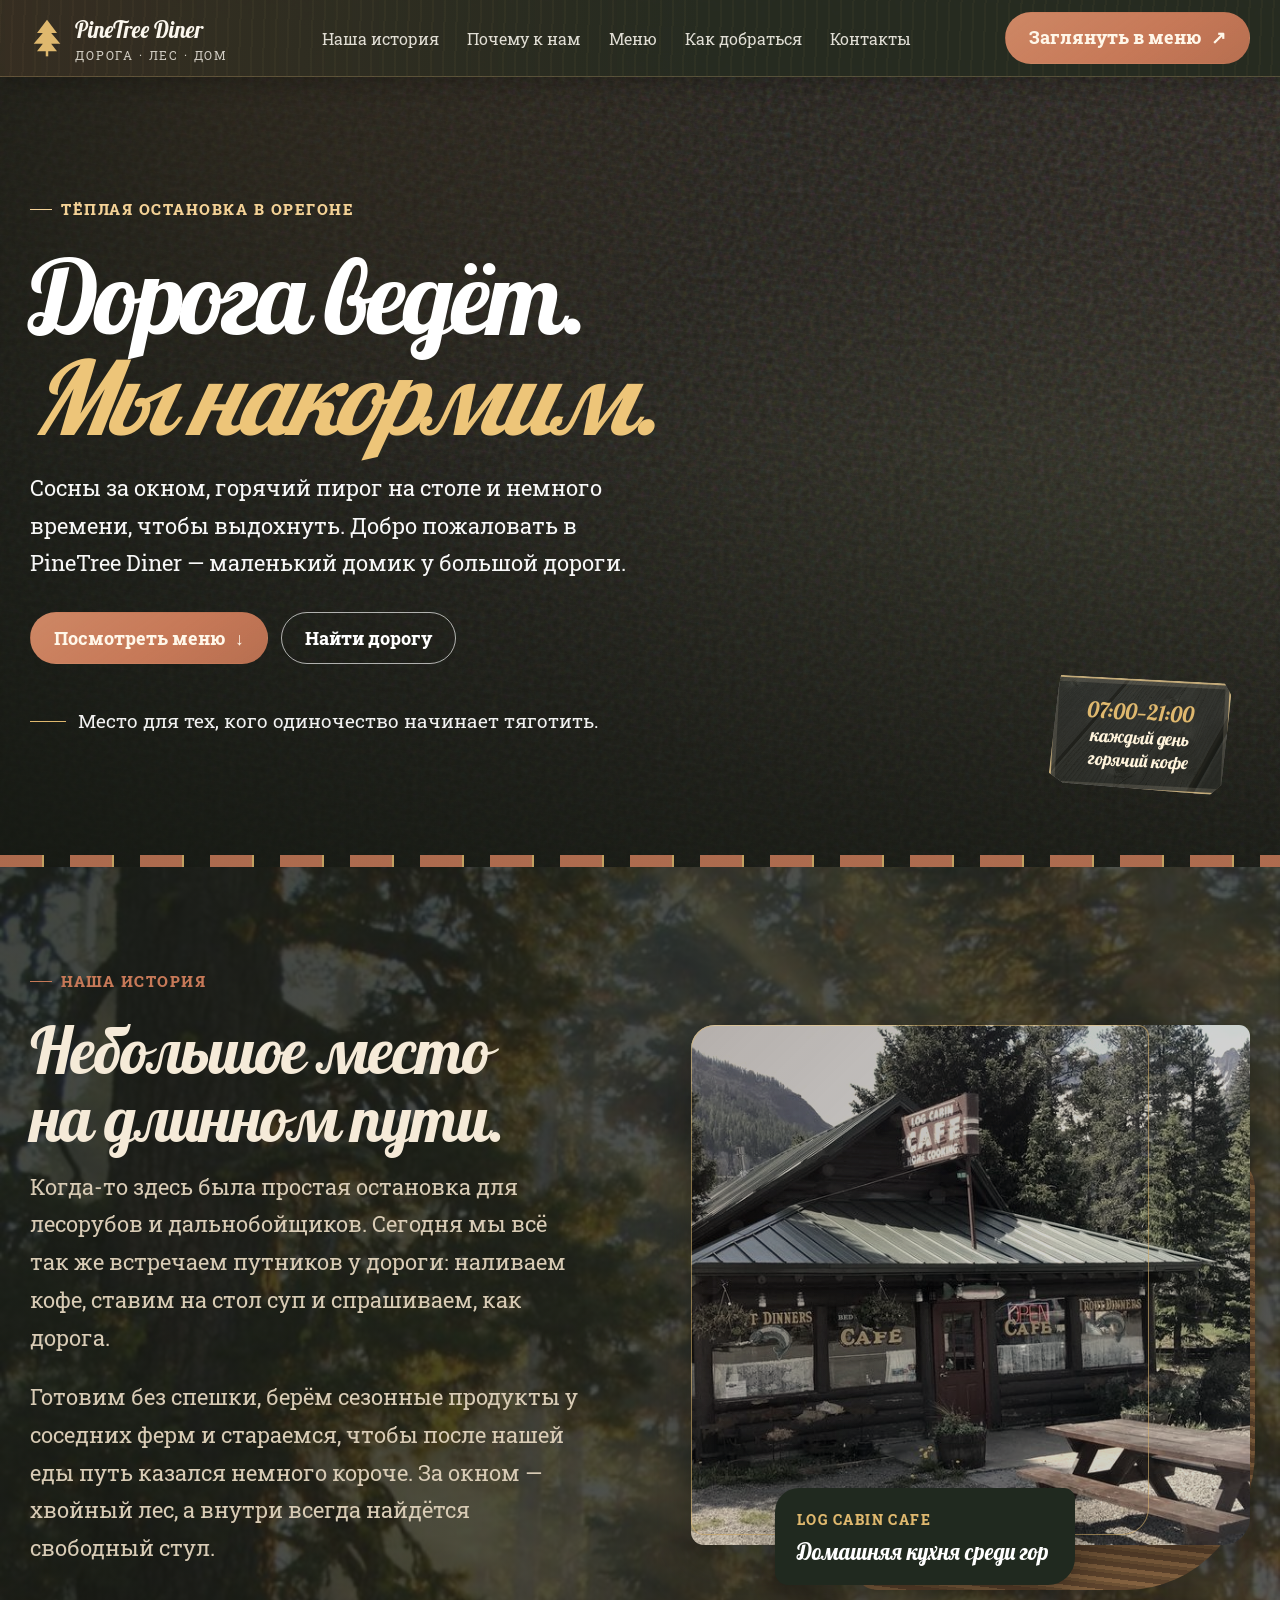
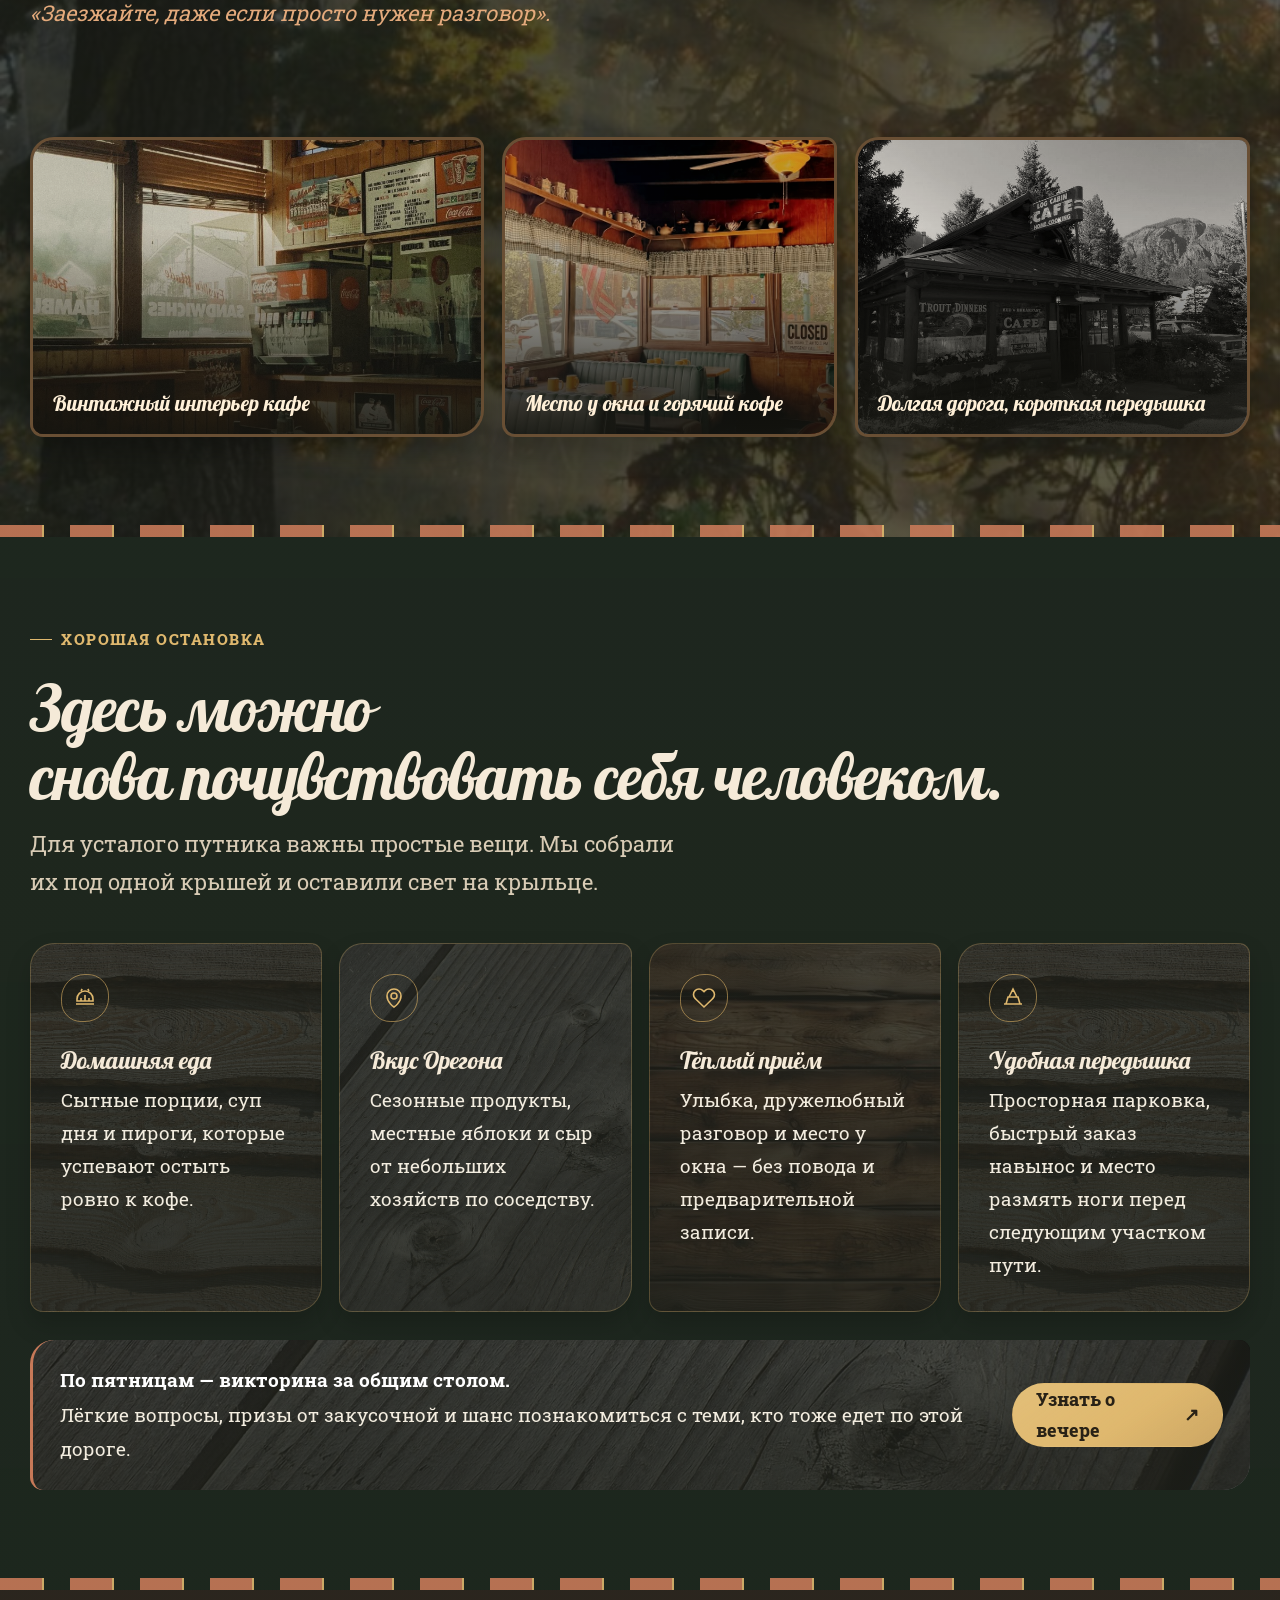
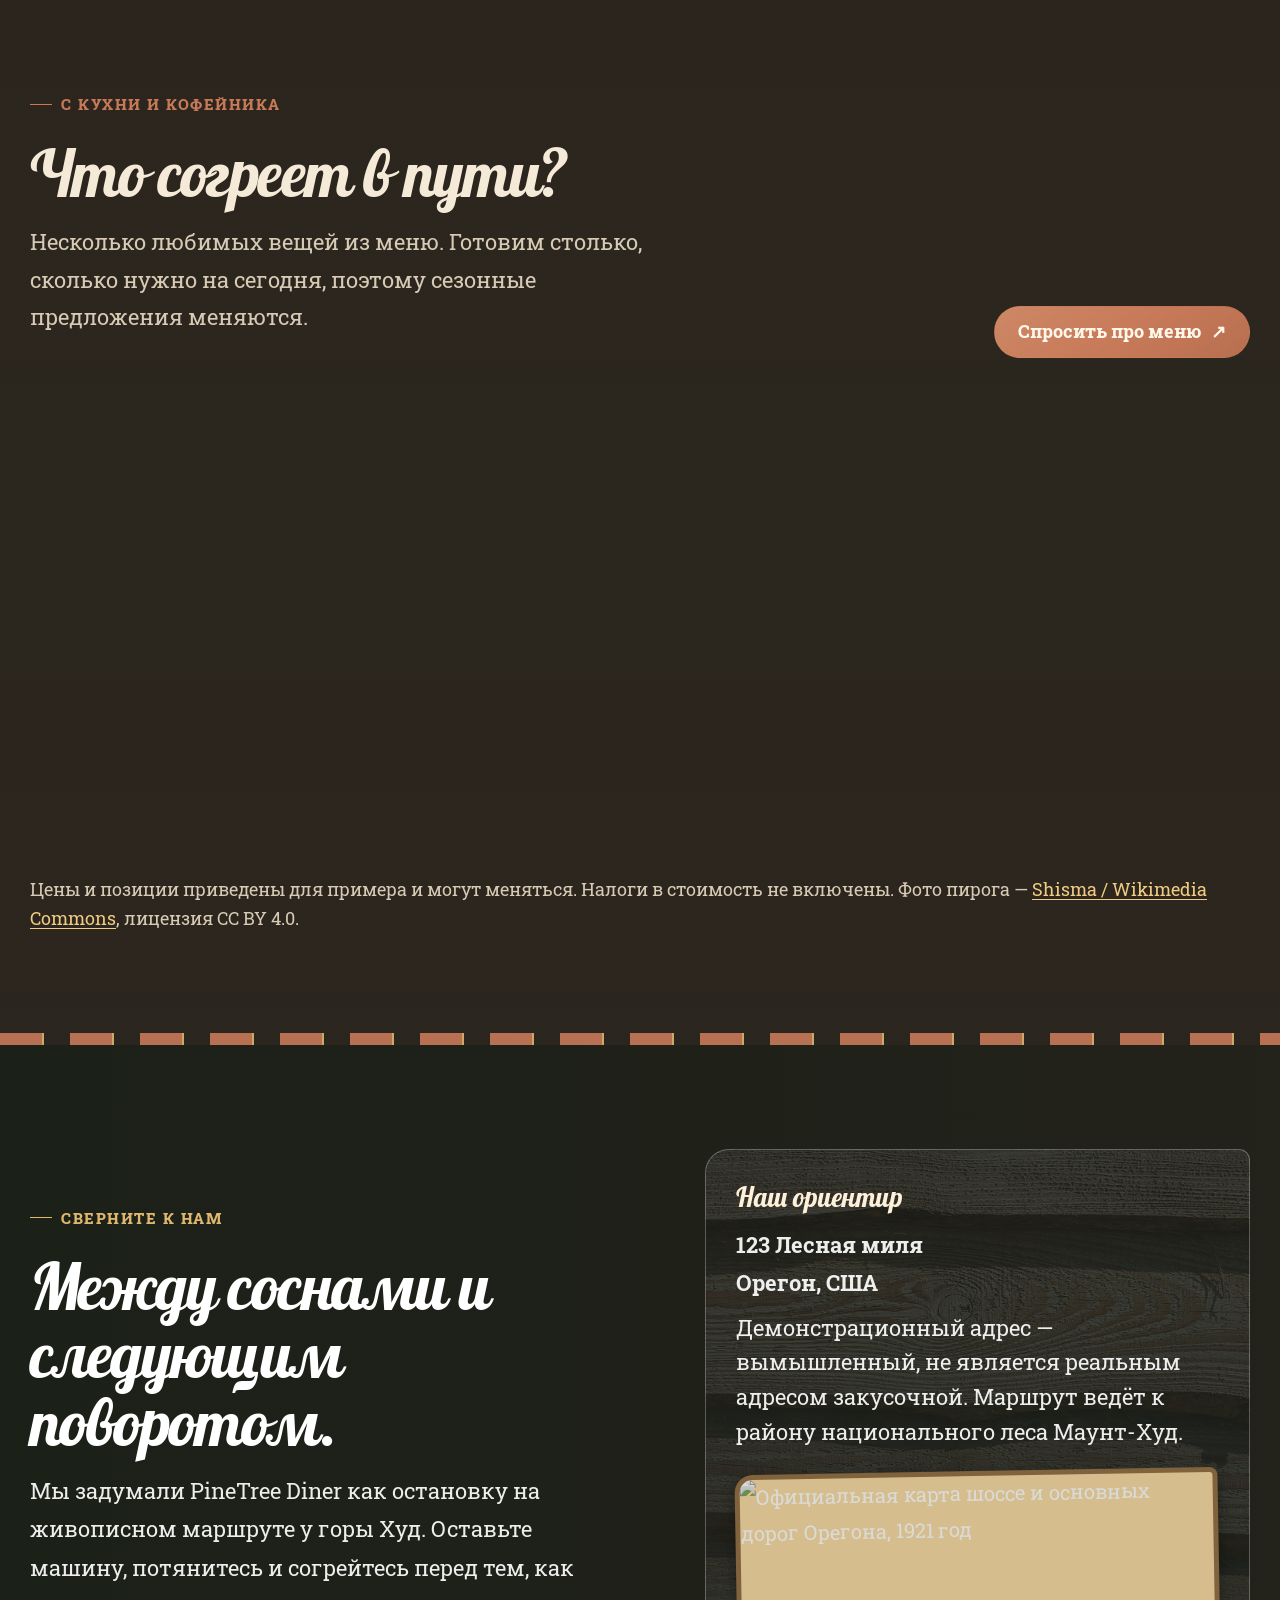
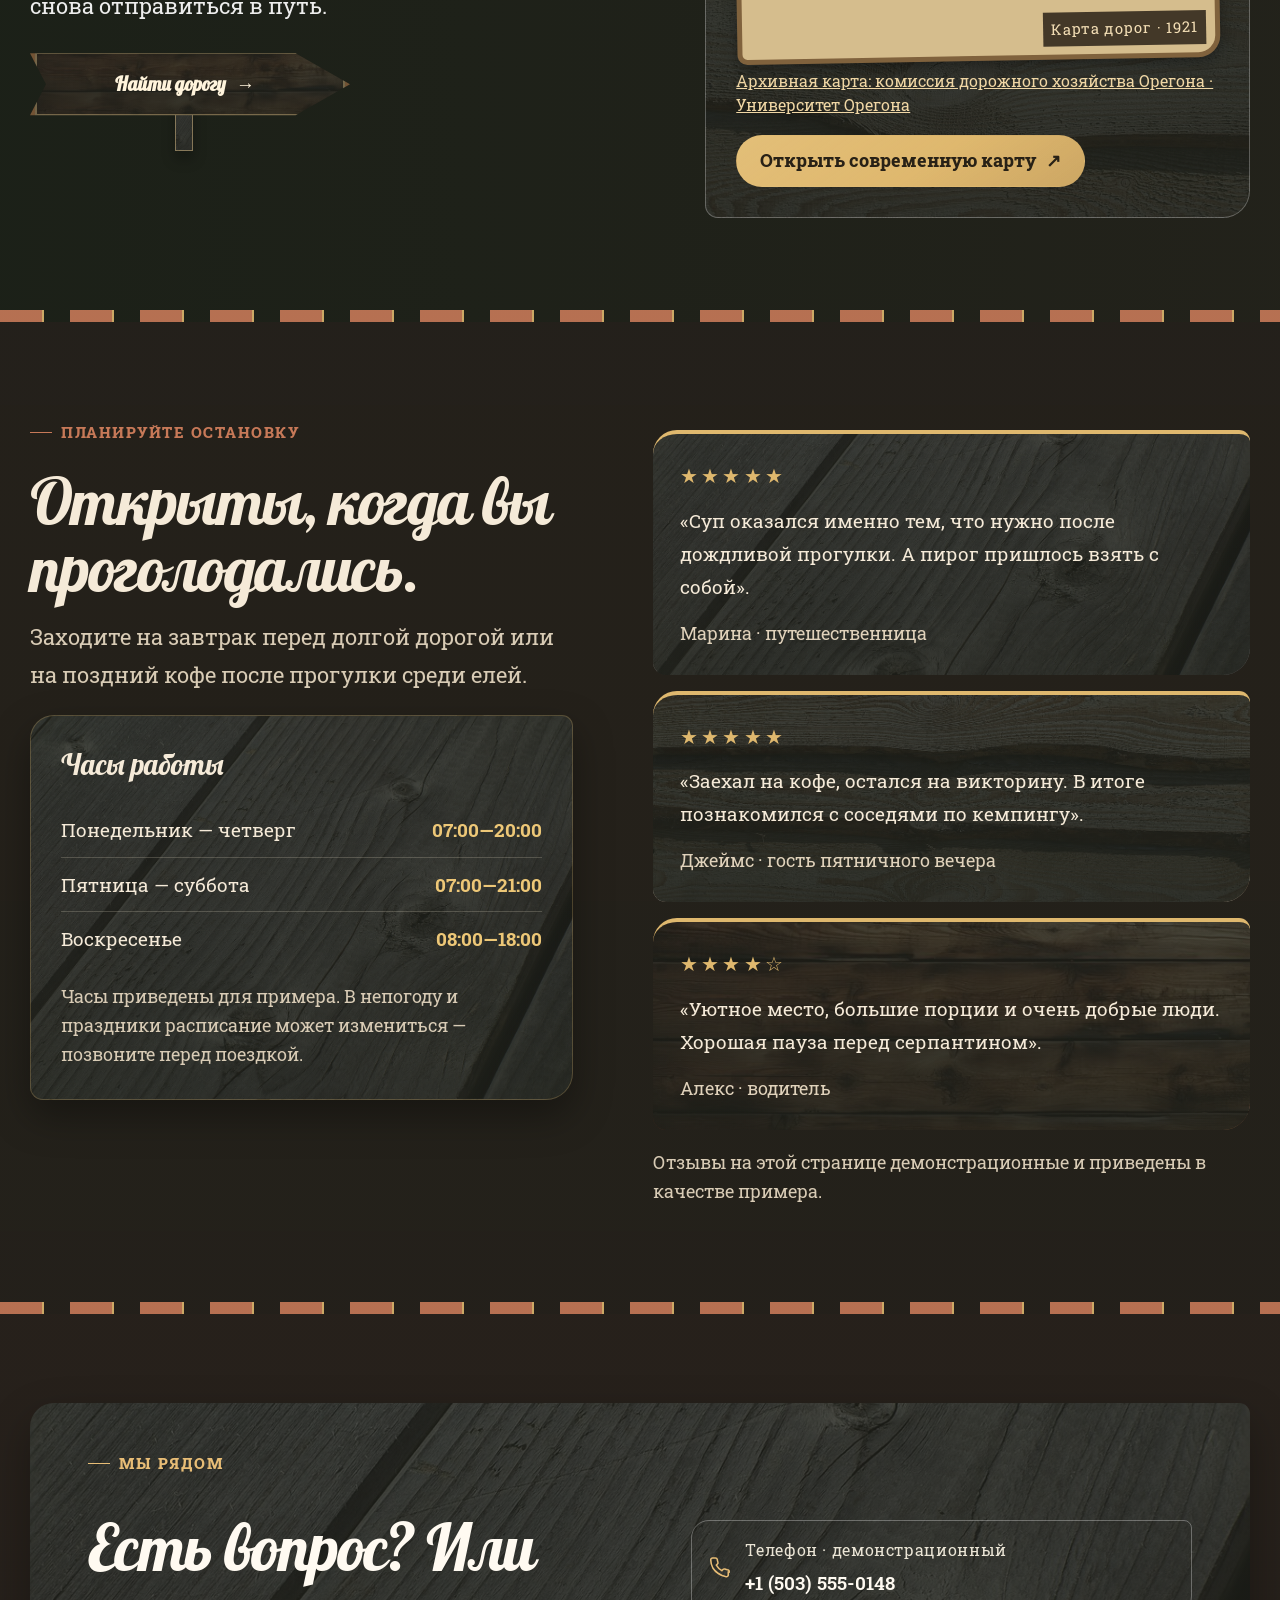
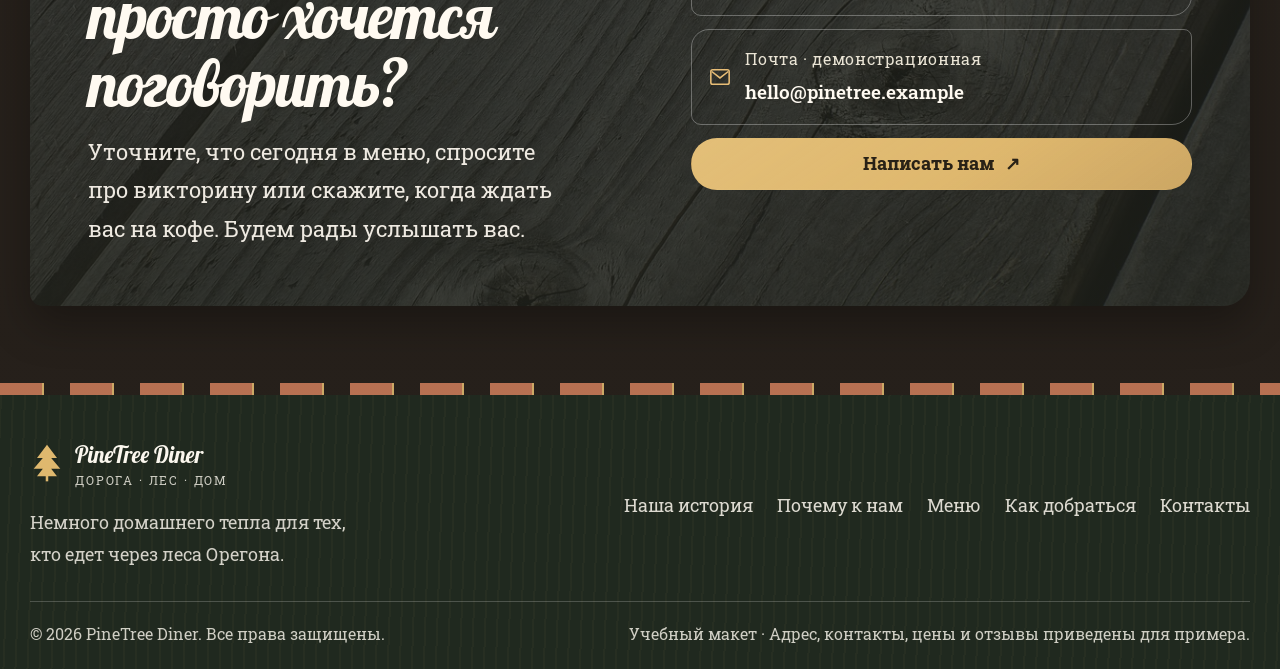
==== commit 430f1eb8: "minor desing and background changes" ====
--- a/diner 1/index.html
+++ b/diner 1/index.html
@@ -6,6 +6,9 @@
   <meta name="theme-color" content="#29231d">
   <meta name="description" content="PineTree Diner — тёплая остановка среди лесов Орегона: домашняя еда, свежий кофе и место передохнуть в дороге.">
   <title>PineTree Diner — остановка среди лесов Орегона</title>
+  <link rel="preconnect" href="https://fonts.googleapis.com">
+  <link rel="preconnect" href="https://fonts.gstatic.com" crossorigin>
+  <link href="https://fonts.googleapis.com/css2?family=Lobster&amp;family=Roboto+Slab:wght@100..900&amp;display=swap" rel="stylesheet">
   <link rel="stylesheet" href="style.css">
 </head>
 <body>
--- a/diner 1/style.css
+++ b/diner 1/style.css
@@ -14,8 +14,8 @@
       --wood-card: linear-gradient(rgba(30,32,26,.82), rgba(30,32,26,.88)), url("images/wood-planks.png") center/cover;
       --wood-card-pine: linear-gradient(rgba(30,32,26,.84), rgba(30,32,26,.9)), url("images/wood-pine-fence.jpg") center/cover;
       --wood-card-weathered: linear-gradient(rgba(30,32,26,.8), rgba(30,32,26,.87)), url("images/wood-weathered.jpg") center/cover;
-      --serif: Georgia, "Times New Roman", serif;
-      --sans: "Segoe UI", Arial, sans-serif;
+      --serif: "Lobster", cursive;
+      --sans: "Roboto Slab", Georgia, serif;
       --wrap: 1220px;
       font-size: 18px;
     }
@@ -44,7 +44,7 @@
       border-radius: 8px;
     }
     h1, h2, h3, p { margin-top: 0; }
-    h1, h2, .serif { font-family: var(--serif); font-weight: 500; }
+    h1, h2, h3, .serif { font-family: var(--serif); font-weight: 400; }
     h2 {
       margin-bottom: 15px;
       font-size: clamp(2.55rem, 5vw, 4rem);
@@ -88,7 +88,7 @@
     .brand { display: inline-flex; align-items: center; gap: 11px; flex: 0 0 auto; text-decoration: none; }
     .brand-mark { width: 34px; height: 40px; color: var(--gold); }
     .brand-name { display: grid; line-height: 1.05; }
-    .brand-name strong { font: 600 1.25rem var(--serif); }
+    .brand-name strong { font: 1.25rem var(--serif); }
     .brand-name small { margin-top: 5px; color: rgba(251,247,238,.8); font-size: .68rem; letter-spacing: .15em; text-transform: uppercase; }
     .nav-links { display: flex; align-items: center; gap: clamp(14px, 2.2vw, 30px); margin: 0; padding: 0; list-style: none; }
     .nav-links a { color: rgba(251,247,238,.88); font-size: .9rem; text-decoration: none; transition: color .2s; }
@@ -129,7 +129,7 @@
       opacity: .85;
     }
     .story-showcase > section, main > section:not(.hero) { position: relative; }
-    .story-showcase > section::after, main > section:not(.hero)::after {
+    .story-showcase > .memory-strip::after, main > section:not(.hero)::after {
       content: ""; position: absolute; z-index: 3; inset: auto 0 0; height: 12px;
       background: var(--section-trim); opacity: .9;
     }
@@ -151,7 +151,7 @@
       clip-path: polygon(4% 0, 96% 0, 100% 10%, 97% 91%, 91% 100%, 8% 96%, 0 88%, 3% 12%);
       font: 1rem/1.3 var(--serif); transform: rotate(3deg);
     }
-    .hero-stamp strong { display: block; color: var(--gold); font-size: 1.2rem; font-weight: 500; }
+    .hero-stamp strong { display: block; color: var(--gold); font-size: 1.2rem; font-weight: 400; }
 
     .story-showcase {
       background:
@@ -164,7 +164,7 @@
     }
     .story-grid { display: grid; grid-template-columns: 1fr 1fr; align-items: center; gap: clamp(42px, 8vw, 105px); }
     .story-copy p { max-width: 560px; color: var(--muted); font-size: 1.2rem; line-height: 1.75; }
-    .story-copy .signature { margin: 27px 0 0; color: #e4aa7c; font: italic 1.35rem var(--serif); }
+    .story-copy .signature { margin: 27px 0 0; color: #e4aa7c; font: italic 1.2rem/1.75 var(--sans); }
     .story-visual { position: relative; min-height: 560px; }
     .story-visual img {
       position: relative; z-index: 1; width: 100%; height: 520px; object-fit: cover;
@@ -270,7 +270,7 @@
     .menu-card img { width: 100%; height: 230px; object-fit: cover; filter: sepia(.12) saturate(.9) contrast(1.04); }
     .menu-info { padding: 20px 20px 23px; }
     .menu-line { display: flex; align-items: baseline; justify-content: space-between; gap: 10px; }
-    .menu-line h3 { margin: 0; font: 600 1.35rem var(--serif); }
+    .menu-line h3 { margin: 0; font: 1.35rem var(--serif); }
     .price { flex: 0 0 auto; color: #edc777; font-size: 1rem; font-weight: 800; }
     .menu-info p { margin: 10px 0 0; color: var(--muted); font-size: 1.08rem; line-height: 1.7; }
     .menu-footnote { margin: 24px 0 0; color: var(--muted); font-size: .98rem; line-height: 1.65; }
@@ -287,12 +287,13 @@
     .roadside .eyebrow { color: var(--gold); }
     .roadside h2 { max-width: 600px; }
     .roadside p { max-width: 560px; color: rgba(255,255,255,.92); font-size: 1.2rem; }
-    .direction-marker { position: relative; display: inline-flex; padding-bottom: 30px; }
+    .direction-marker { position: relative; display: inline-flex; width: min(320px, 100%); padding-bottom: 30px; }
     .direction-sign {
-      position: relative; z-index: 1; min-width: 225px; min-height: 74px; padding: 0 34px 0 24px;
-      border: 2px solid rgba(239,207,145,.8); border-radius: 0; color: #fff4dc;
+      position: relative; z-index: 1; width: 100%; min-width: 0; min-height: 74px; padding: 0 34px 0 24px;
+      border: 5px solid #725334; border-radius: 0; color: #fff4dc;
       background: var(--wood-card);
-      filter: drop-shadow(0 10px 15px rgba(0,0,0,.38));
+      box-shadow: inset 0 0 0 2px rgba(239,207,145,.38);
+      filter: drop-shadow(0 10px 15px rgba(0,0,0,.55));
       clip-path: polygon(0 8%, 83% 8%, 100% 50%, 83% 92%, 0 92%, 5% 50%);
       font: 600 1.05rem var(--serif);
     }
@@ -347,7 +348,7 @@
     .review-card:nth-child(2) { background: var(--wood-card-pine); }
     .review-card:nth-child(3) { background: var(--wood-card); }
     .stars { color: var(--gold); letter-spacing: .16em; }
-    .review-card blockquote { margin: 10px 0 12px; font: 1.2rem/1.6 var(--serif); }
+    .review-card blockquote { margin: 10px 0 12px; font: 1.08rem/1.7 var(--sans); }
     .review-card cite { color: #e0d2bb; font-size: .98rem; font-style: normal; }
     .sample-note { margin: 2px 0 0; color: var(--muted); font-size: .98rem; line-height: 1.65; }
 
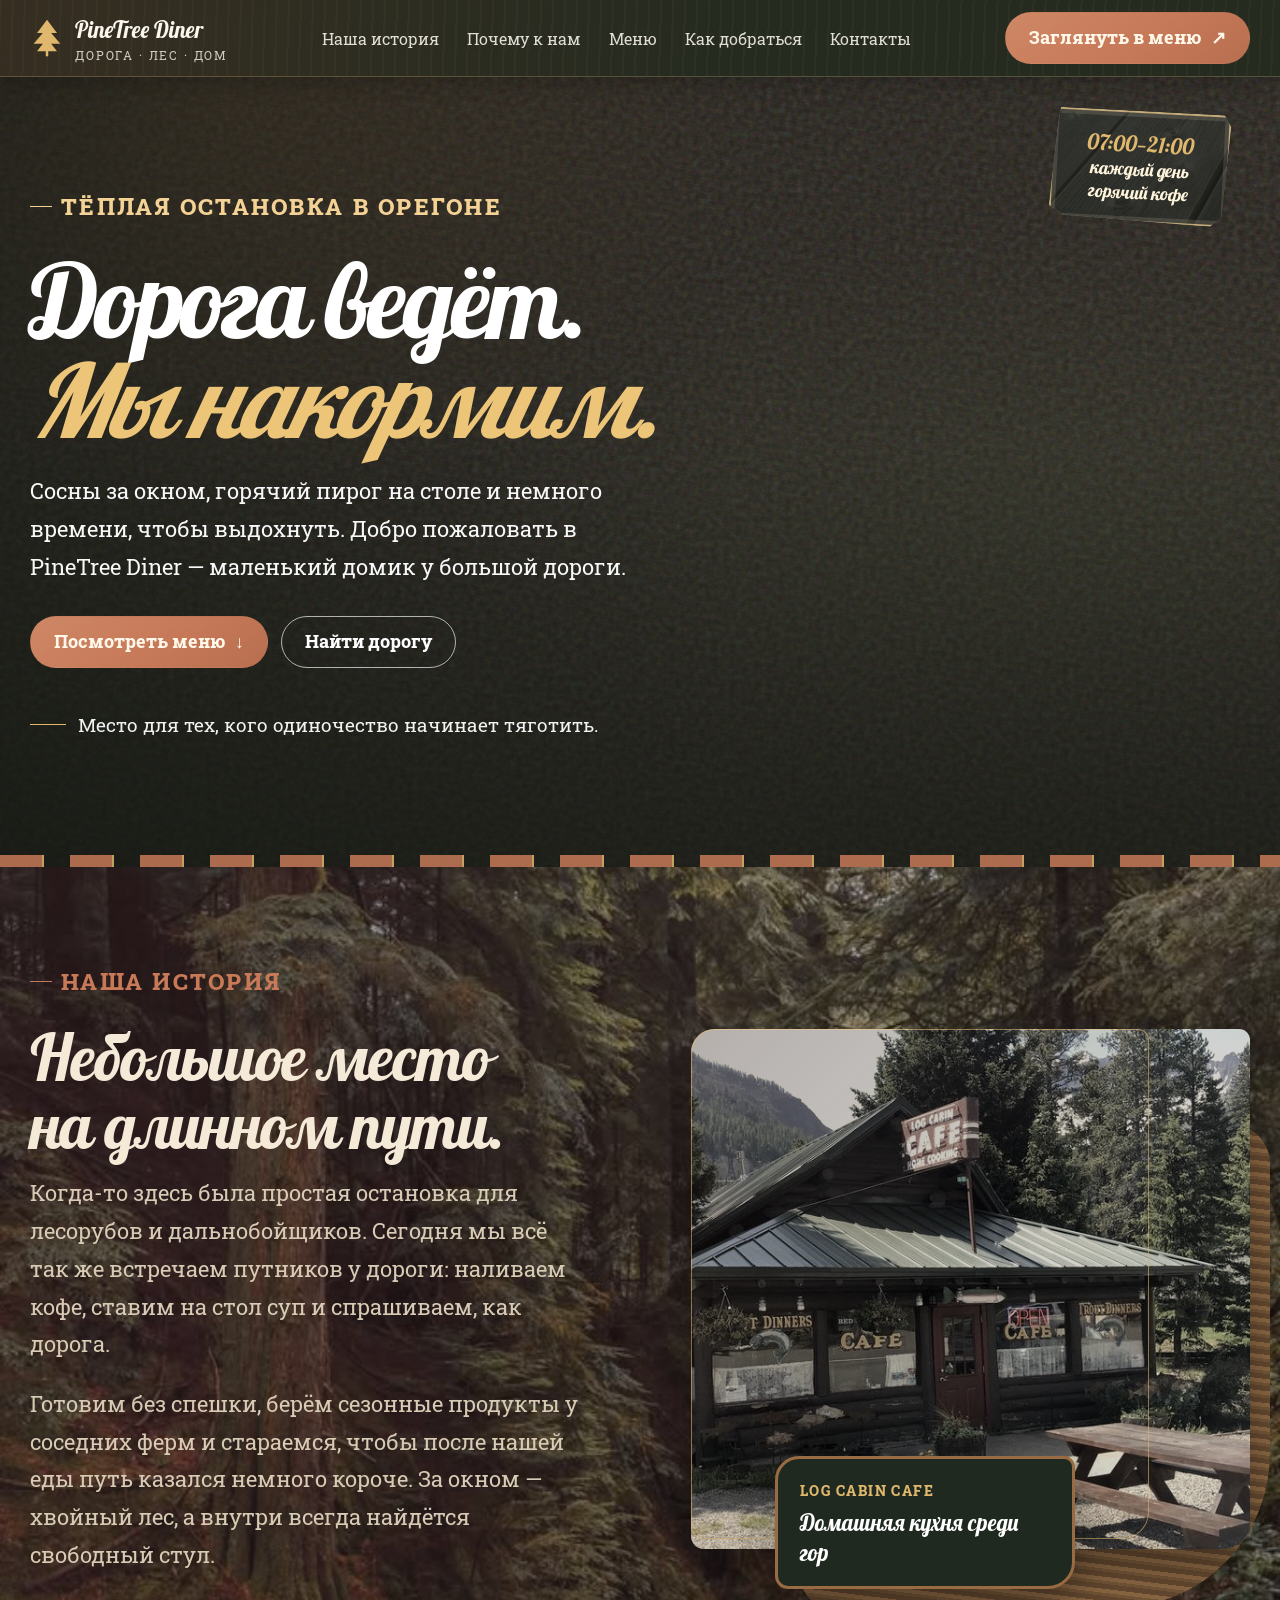
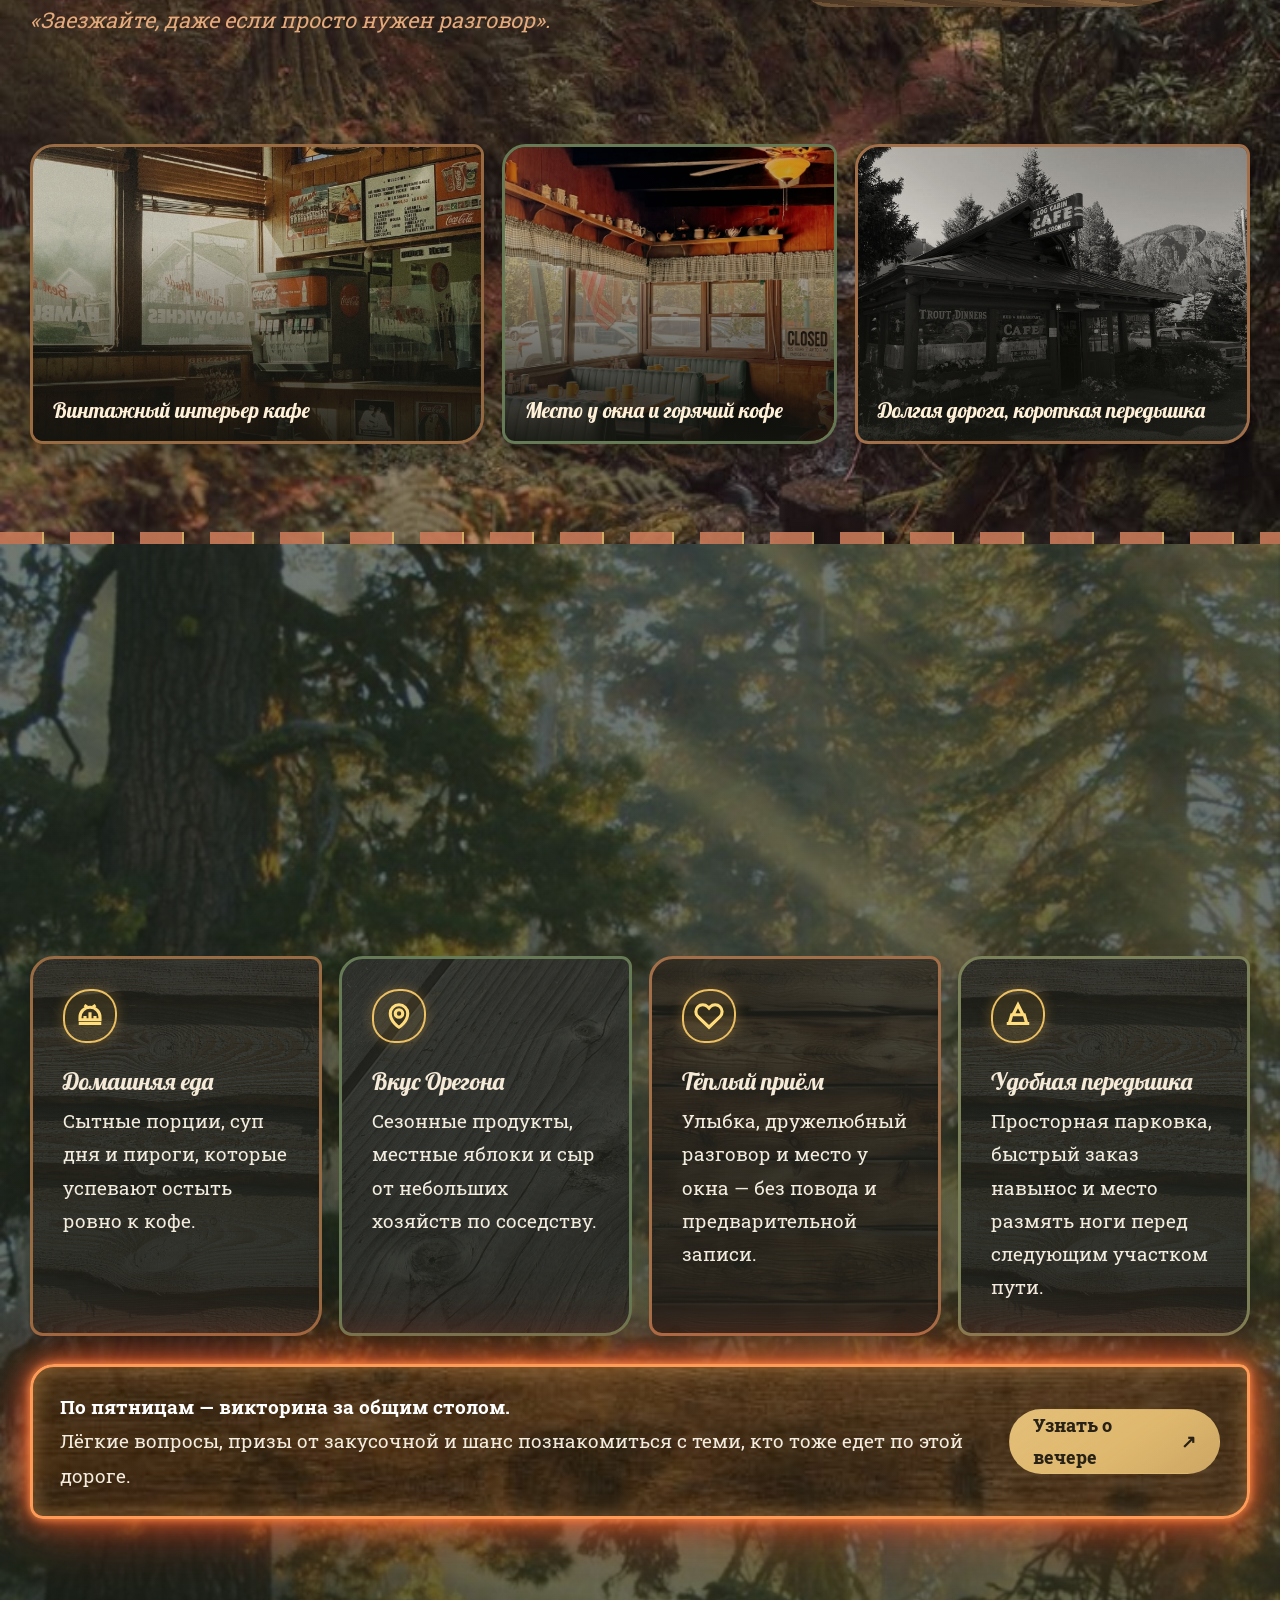
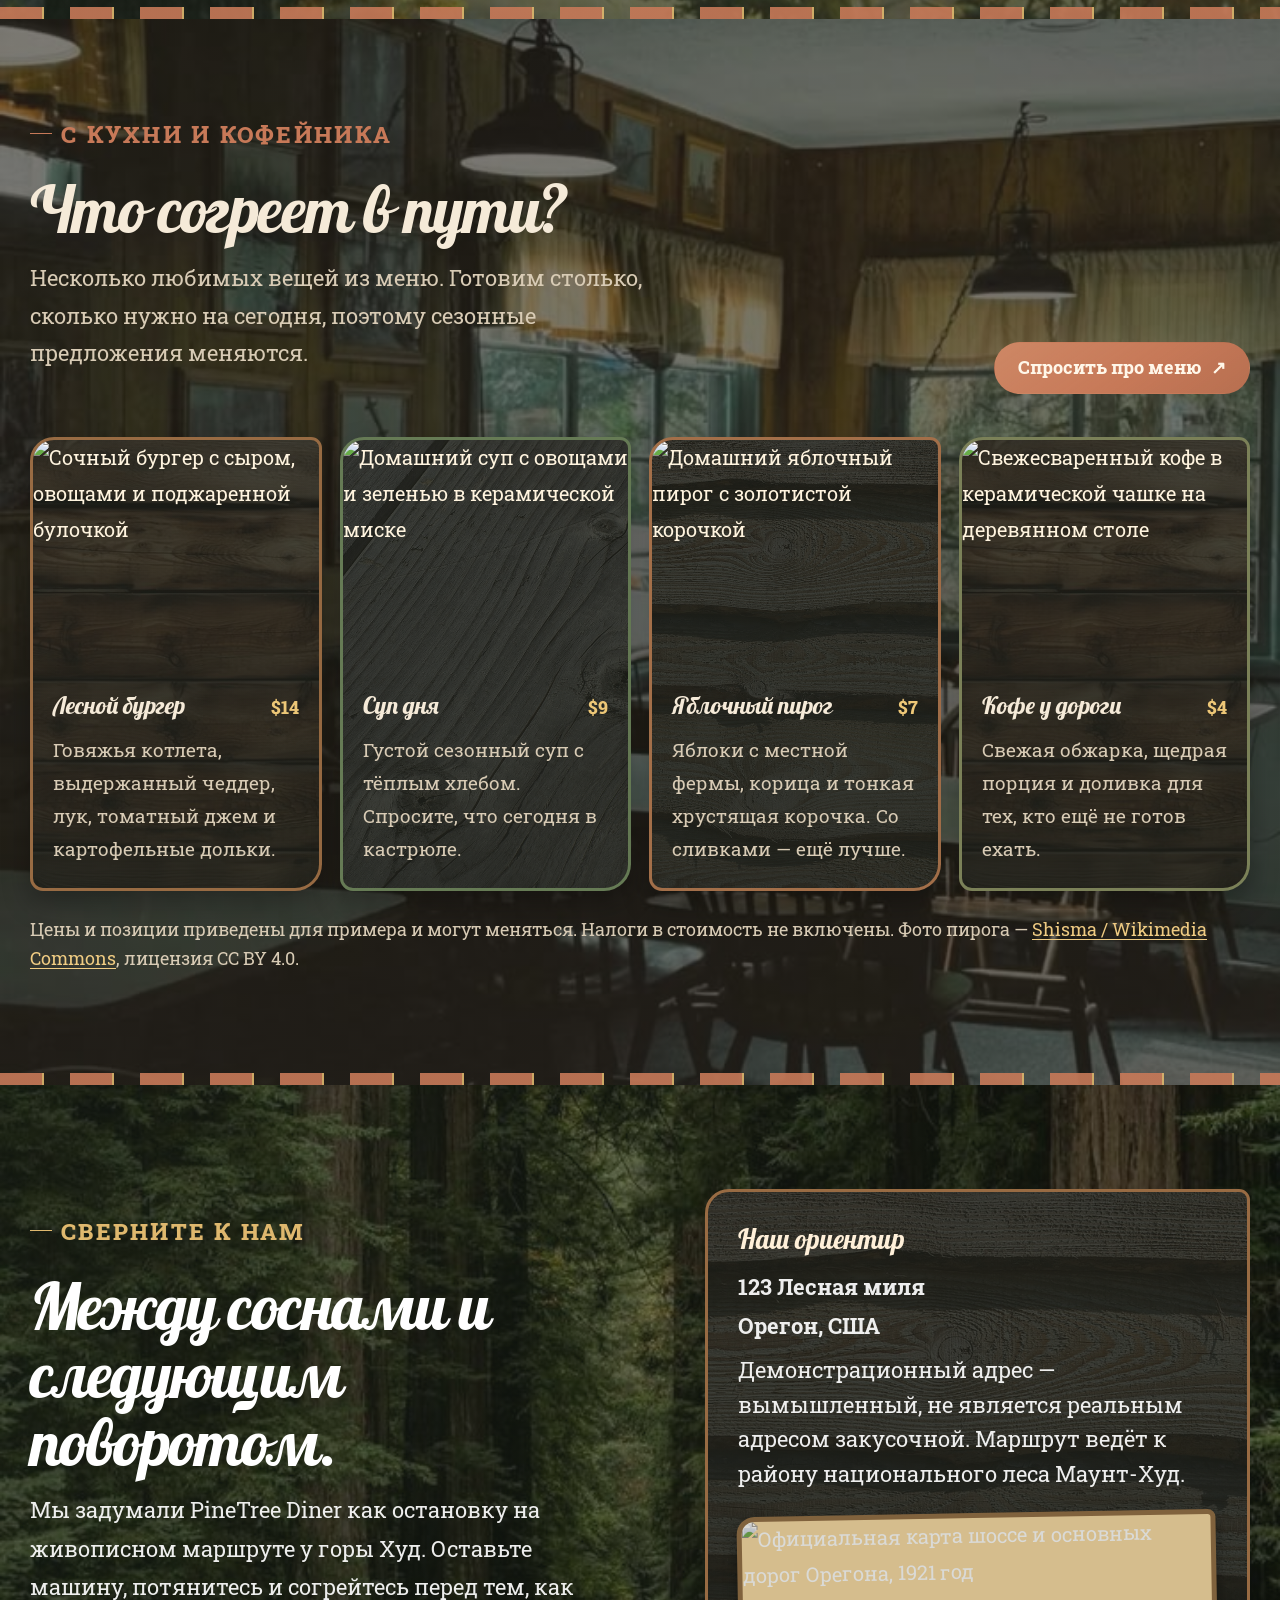
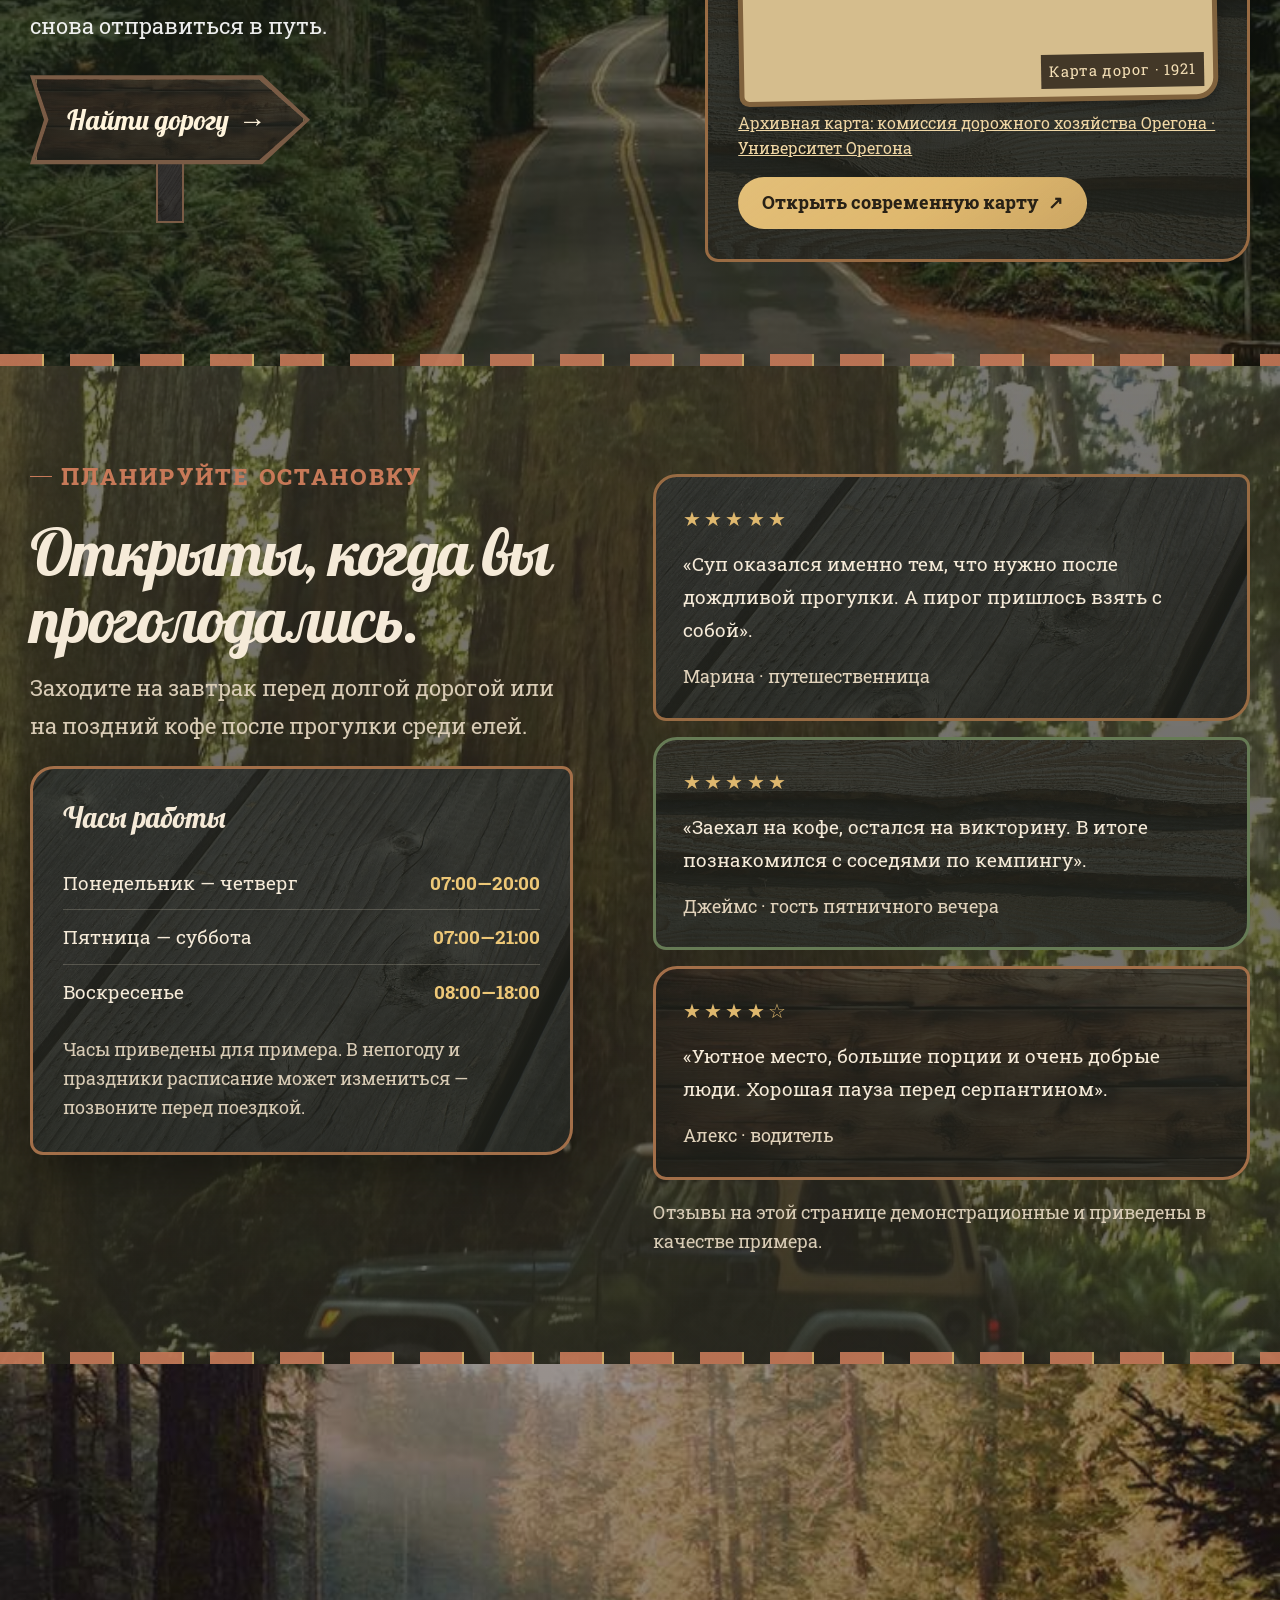
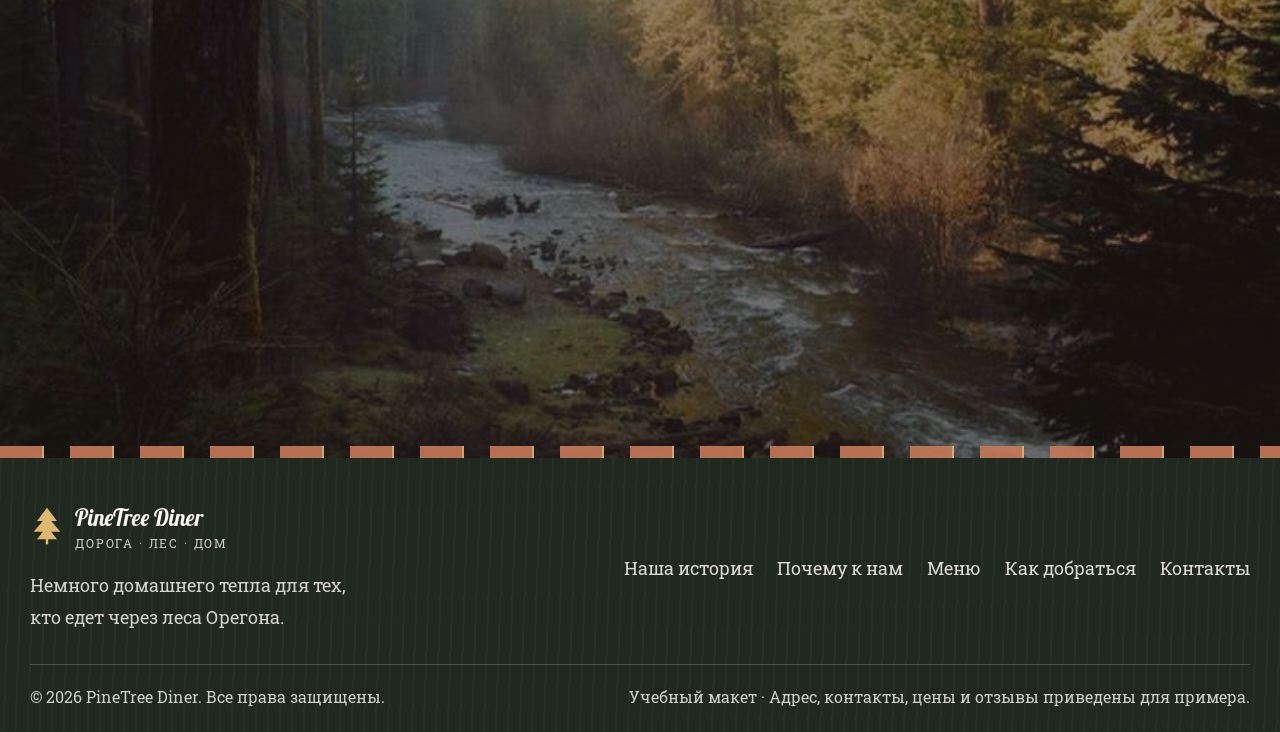
==== commit fcdcb848: "Refine story backgrounds and direction sign Apply the updated forest background and pink tint to the" ====
--- a/diner 1/index.html
+++ b/diner 1/index.html
@@ -174,7 +174,9 @@
           <h2 id="visit-title">Между соснами и следующим поворотом.</h2>
           <p>Мы задумали PineTree Diner как остановку на живописном маршруте у горы Худ. Оставьте машину, потянитесь и согрейтесь перед тем, как снова отправиться в путь.</p>
           <div class="direction-marker">
-            <a class="button direction-sign" href="https://www.google.com/maps/search/?api=1&amp;query=Mount+Hood+National+Forest%2C+Oregon" target="_blank" rel="noopener noreferrer">Найти дорогу <span aria-hidden="true">→</span></a>
+            <span class="direction-sign-frame">
+              <a class="button direction-sign" href="https://www.google.com/maps/search/?api=1&amp;query=Mount+Hood+National+Forest%2C+Oregon" target="_blank" rel="noopener noreferrer">Найти дорогу <span aria-hidden="true">→</span></a>
+            </span>
             <span class="direction-post" aria-hidden="true"></span>
           </div>
         </div>
--- a/diner 1/style.css
+++ b/diner 1/style.css
@@ -10,6 +10,10 @@
       --terra: #c77958;
       --gold: #dfb86e;
       --line: rgba(244, 232, 210, .2);
+      --card-bark: #986b43;
+      --card-pine: #667b55;
+      --card-cedar: #a36f49;
+      --card-moss: #7b8158;
       --section-trim: repeating-linear-gradient(90deg, var(--terra) 0 42px, var(--gold) 42px 44px, transparent 44px 70px);
       --wood-card: linear-gradient(rgba(30,32,26,.82), rgba(30,32,26,.88)), url("images/wood-planks.png") center/cover;
       --wood-card-pine: linear-gradient(rgba(30,32,26,.84), rgba(30,32,26,.9)), url("images/wood-pine-fence.jpg") center/cover;
@@ -57,7 +61,7 @@
       align-items: center;
       gap: 9px;
       color: var(--terra);
-      font-size: .84rem;
+      font-size: 1.26rem;
       font-weight: 800;
       letter-spacing: .1em;
       text-transform: uppercase;
@@ -119,8 +123,8 @@
       position: relative; min-height: min(790px, calc(100svh - 76px));
       display: flex; align-items: center; overflow: hidden; color: white;
       background:
-        linear-gradient(90deg, rgba(20,24,18,.72), rgba(20,24,18,.31) 58%, rgba(20,24,18,.12)),
-        linear-gradient(0deg, rgba(20,24,18,.72), transparent 53%),
+        linear-gradient(90deg, rgba(20,24,18,.62), rgba(20,24,18,.21) 58%, rgba(20,24,18,.15)),
+        linear-gradient(0deg, rgba(20,24,18,.62), transparent 53%),
         url("https://images.unsplash.com/photo-1448375240586-882707db888b?auto=format&fit=crop&w=2200&q=90") center/cover;
     }
     .hero::after {
@@ -142,7 +146,7 @@
     .hero-note { display: flex; align-items: center; gap: 12px; margin: 40px 0 0; color: rgba(255,255,255,.94); font-size: 1.08rem; }
     .hero-note::before { content: ""; width: 36px; height: 1px; background: var(--gold); }
     .hero-stamp {
-      position: absolute; right: max(4vw, calc((100vw - var(--wrap))/2)); bottom: 76px;
+      position: absolute; top: 34px; right: max(4vw, calc((100vw - var(--wrap))/2));
       width: 178px; min-height: 112px; display: grid; align-content: center; text-align: center;
       padding: 16px 20px;
       border: 2px solid rgba(239,207,145,.78);
@@ -155,8 +159,8 @@
 
     .story-showcase {
       background:
-        linear-gradient(112deg, rgba(25,29,23,.82), rgba(30,30,25,.72)),
-        url("images/story-background.png") center 48%/cover;
+        linear-gradient(112deg, rgba(104,61,75,.28), rgba(72,47,59,.2)),
+        url("images/story-mist-background.png") center/cover;
     }
     .story {
       padding: 112px 0 105px;
@@ -172,7 +176,7 @@
       filter: sepia(.22) saturate(.78) contrast(1.04) brightness(.82);
     }
     .story-visual::before {
-      content: ""; position: absolute; right: -5px; bottom: -5px; z-index: 0; width: 72%; height: 78%;
+      content: ""; position: absolute; right: -20px; bottom: -18px; z-index: 0; width: 84%; height: 86%;
       border-radius: 38% 8% 32% 6%;
       background:
         repeating-linear-gradient(7deg, #715436 0 3px, #886542 3px 7px, #62472f 7px 12px),
@@ -215,8 +219,8 @@
     .benefits {
       padding: 100px 0; color: var(--ink);
       background:
-        linear-gradient(rgba(28,39,30,.87), rgba(28,39,30,.92)),
-        url("https://images.unsplash.com/photo-1448375240586-882707db888b?auto=format&fit=crop&w=1800&q=85") center/cover;
+        linear-gradient(rgba(28,39,30,.62), rgba(28,39,30,.67)),
+        url("images/story-background.png") center 48%/cover;
     }
     .benefits .eyebrow { color: var(--gold); }
     .benefits .section-intro { color: var(--muted); }
@@ -232,18 +236,22 @@
     .benefit-card:nth-child(3n) { background: var(--wood-card); }
     .benefit-card:hover { transform: translateY(-4px); }
     .icon-box {
-      width: 48px; height: 48px; display: grid; place-items: center; margin-bottom: 23px;
-      border: 1px solid rgba(216,173,99,.6); border-radius: 50% 44% 50% 42%; color: var(--gold);
-    }
-    .icon-box svg { width: 24px; height: 24px; }
+      width: 54px; height: 54px; display: grid; place-items: center; margin-bottom: 23px;
+      border: 2px solid rgba(255,207,104,.9); border-radius: 50% 44% 50% 42%; color: #ffdc7c;
+      background: rgba(255,190,78,.1); box-shadow: 0 0 13px rgba(255,190,78,.28);
+    }
+    .icon-box svg { width: 30px; height: 30px; stroke-width: 2.5px; }
     .benefit-card h3 { margin-bottom: 8px; color: var(--ink); font: 1.35rem var(--serif); }
     .benefit-card p { margin: 0; color: rgba(255,249,235,.94); font-size: 1.08rem; line-height: 1.7; }
     .trivia-bar {
       display: flex; align-items: center; justify-content: space-between; gap: 24px;
       margin-top: 28px; padding: 23px 27px;
-      border-left: 3px solid var(--terra); border-radius: 24px 11px 27px 13px;
+      border: 3px solid #ff9a57; border-radius: 24px 11px 27px 13px;
       color: var(--ink);
-      background: var(--wood-card-weathered);
+      background:
+        linear-gradient(rgba(30,24,18,.5), rgba(30,24,18,.58)),
+        url("images/trivia-wood.png") center/cover;
+      box-shadow: 0 0 8px rgba(255,145,75,.98), 0 0 24px rgba(255,102,49,.82), 0 0 52px rgba(255,78,37,.55), 0 0 88px rgba(255,70,32,.28), inset 0 0 22px rgba(255,178,99,.46);
     }
     .trivia-bar p { margin: 0; color: rgba(255,249,235,.94); font-size: 1.08rem; }
     .trivia-bar strong { color: white; }
@@ -251,8 +259,8 @@
     .menu-section {
       padding: 112px 0;
       background:
-        linear-gradient(rgba(43,38,30,.9), rgba(43,38,30,.94)),
-        url("https://images.unsplash.com/photo-1511497584788-876760111969?auto=format&fit=crop&w=1800&q=85") center/cover;
+        linear-gradient(rgba(43,38,30,.58), rgba(43,38,30,.66)),
+        url("images/food-background.png") center 52%/cover;
     }
     .menu-top { display: flex; align-items: end; justify-content: space-between; gap: 25px; }
     .menu-top .section-head { margin-bottom: 0; }
@@ -280,28 +288,33 @@
     .roadside {
       padding: 104px 0; color: white;
       background:
-        linear-gradient(90deg, rgba(25,32,23,.84), rgba(25,32,23,.42)),
-        url("https://images.unsplash.com/photo-1500530855697-b586d89ba3ee?auto=format&fit=crop&w=2000&q=90") center 55%/cover;
+        linear-gradient(90deg, rgba(25,32,23,.68), rgba(25,32,23,.48)),
+        url("images/directions-background.png") center 62%/cover;
     }
     .roadside-grid { display: grid; grid-template-columns: 1fr .9fr; align-items: center; gap: 70px; }
     .roadside .eyebrow { color: var(--gold); }
     .roadside h2 { max-width: 600px; }
     .roadside p { max-width: 560px; color: rgba(255,255,255,.92); font-size: 1.2rem; }
-    .direction-marker { position: relative; display: inline-flex; width: min(320px, 100%); padding-bottom: 30px; }
+    .direction-marker { position: relative; display: inline-flex; width: min(280px, 100%); padding-bottom: 50px; }
+    .direction-sign-frame {
+      position: relative; z-index: 1;
+      display: flex; width: 100%; padding: 5px; background: #795b45;
+      clip-path: polygon(0 8%, 83% 8%, 100% 50%, 83% 92%, 0 92%, 5% 50%);
+      filter: drop-shadow(0 10px 15px rgba(0,0,0,.55)) drop-shadow(0 0 3px rgba(75,52,39,.8));
+    }
     .direction-sign {
-      position: relative; z-index: 1; width: 100%; min-width: 0; min-height: 74px; padding: 0 34px 0 24px;
-      border: 5px solid #725334; border-radius: 0; color: #fff4dc;
+      position: relative; z-index: 1; width: 100%; min-width: 0; min-height: 96px; padding: 0 25px 0 18px;
+      border: 0; border-radius: 0; color: #fff4dc;
       background: var(--wood-card);
       box-shadow: inset 0 0 0 2px rgba(239,207,145,.38);
-      filter: drop-shadow(0 10px 15px rgba(0,0,0,.55));
       clip-path: polygon(0 8%, 83% 8%, 100% 50%, 83% 92%, 0 92%, 5% 50%);
-      font: 600 1.05rem var(--serif);
+      font: 400 1.55rem var(--serif);
     }
     .direction-sign:hover { color: white; background-color: #795337; }
     .direction-post {
-      position: absolute; z-index: 0; top: 48px; left: 48%; width: 18px; height: 56px;
-      border: 1px solid rgba(239,207,145,.45);
-      background: var(--wood-card-weathered);
+      position: absolute; z-index: 0; top: 72px; left: 50%; width: 28px; height: 84px;
+      border: 2px solid #795b45;
+      background: linear-gradient(rgba(24,22,19,.76), rgba(24,22,19,.82)), url("images/wood-weathered.jpg") center/cover;
       box-shadow: 0 8px 14px rgba(0,0,0,.28);
       transform: translateX(-50%);
     }
@@ -326,8 +339,8 @@
     .details {
       padding: 108px 0;
       background:
-        linear-gradient(rgba(35,32,26,.88), rgba(35,32,26,.9)),
-        url("https://images.unsplash.com/photo-1511497584788-876760111969?auto=format&fit=crop&w=1800&q=85") center/cover;
+        linear-gradient(rgba(35,32,26,.60), rgba(35,32,26,.67)),
+        url("images/details-background.png") center 72%/cover;
     }
     .details-grid { display: grid; grid-template-columns: 1fr 1.1fr; gap: 80px; }
     .hours-card {
@@ -355,8 +368,8 @@
     .contact {
       padding: 89px 0;
       background:
-        linear-gradient(rgba(37,31,26,.65), rgba(37,31,26,.78)),
-        url("https://images.unsplash.com/photo-1472396961693-142e6e269027?auto=format&fit=crop&w=1800&q=85") center/cover;
+        linear-gradient(rgba(37,31,26,.47), rgba(37,31,26,.57)),
+        url("images/contact-background.png") center/cover;
     }
     .contact-panel {
       display: grid; grid-template-columns: 1.05fr .95fr; gap: 50px; align-items: center;
@@ -377,6 +390,21 @@
     .contact-link svg { flex: 0 0 auto; width: 22px; color: #e8bd76; }
     .contact-link small { display: block; color: rgba(255,248,232,.9); font-size: .88rem; letter-spacing: .04em; }
     .contact-link strong { display: block; margin-top: 2px; font-size: 1.05rem; font-weight: 600; }
+
+    .caption, .benefit-card, .menu-card, .memory-shot, .trivia-bar, .address-card, .hours-card, .review-card, .contact-panel, .contact-link {
+      border-width: 3px;
+      border-style: solid;
+      border-color: var(--card-bark);
+    }
+    .benefit-card:nth-child(4n+2), .menu-card:nth-child(4n+2), .memory-shot:nth-child(4n+2), .review-card:nth-of-type(4n+2), .contact-link:nth-child(4n+2) { border-color: var(--card-pine); }
+    .benefit-card:nth-child(4n+3), .menu-card:nth-child(4n+3), .memory-shot:nth-child(4n+3), .review-card:nth-of-type(4n+3), .contact-link:nth-child(4n+3) { border-color: var(--card-cedar); }
+    .benefit-card:nth-child(4n), .menu-card:nth-child(4n), .memory-shot:nth-child(4n), .review-card:nth-of-type(4n), .contact-link:nth-child(4n) { border-color: var(--card-moss); }
+    .trivia-bar {
+      border-color: #ff9a57;
+      box-shadow: 0 0 8px rgba(255,145,75,.98), 0 0 24px rgba(255,102,49,.82), 0 0 52px rgba(255,78,37,.55), 0 0 88px rgba(255,70,32,.28), inset 0 0 22px rgba(255,178,99,.46);
+    }
+    .hours-card, .contact-panel { border-color: var(--card-cedar); }
+    .contact-link:hover { border-color: var(--gold); }
 
     footer {
       padding: 45px 0 20px; color: #fbf7ee;
@@ -426,7 +454,7 @@
       .hero-content { padding: 78px 0 115px; }
       .hero h1 { font-size: clamp(3.35rem, 12vw, 5.1rem); }
       .hero-copy, .section-intro, .story-copy p, .roadside p, .contact-copy { font-size: 1.12rem; }
-      .hero-stamp { right: 24px; bottom: 30px; width: 150px; min-height: 96px; padding: 12px 16px; font-size: .84rem; }
+      .hero-stamp { top: 18px; right: 24px; width: 150px; min-height: 96px; padding: 12px 16px; font-size: .84rem; }
       .hero-stamp strong { font-size: 1rem; }
       .story, .menu-section, .details { padding: 78px 0; }
       .story-grid { grid-template-columns: 1fr; gap: 37px; }
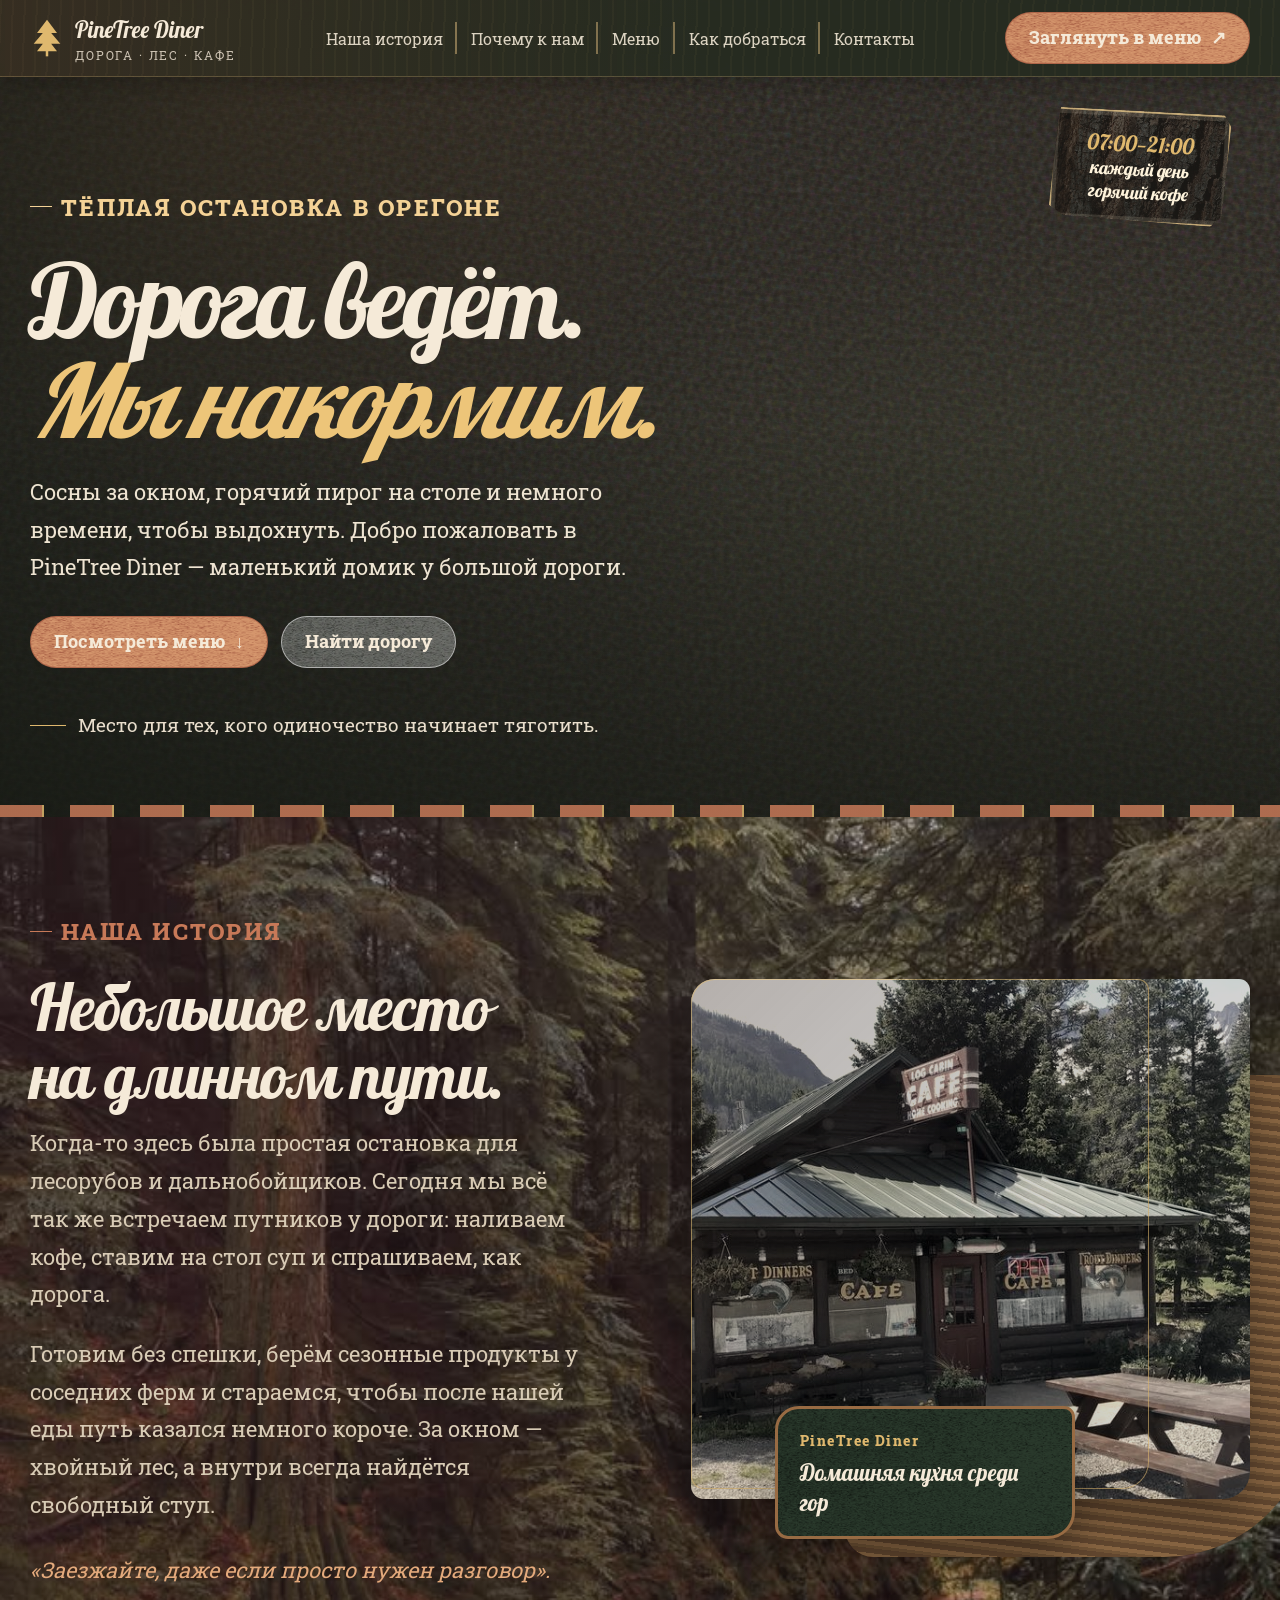
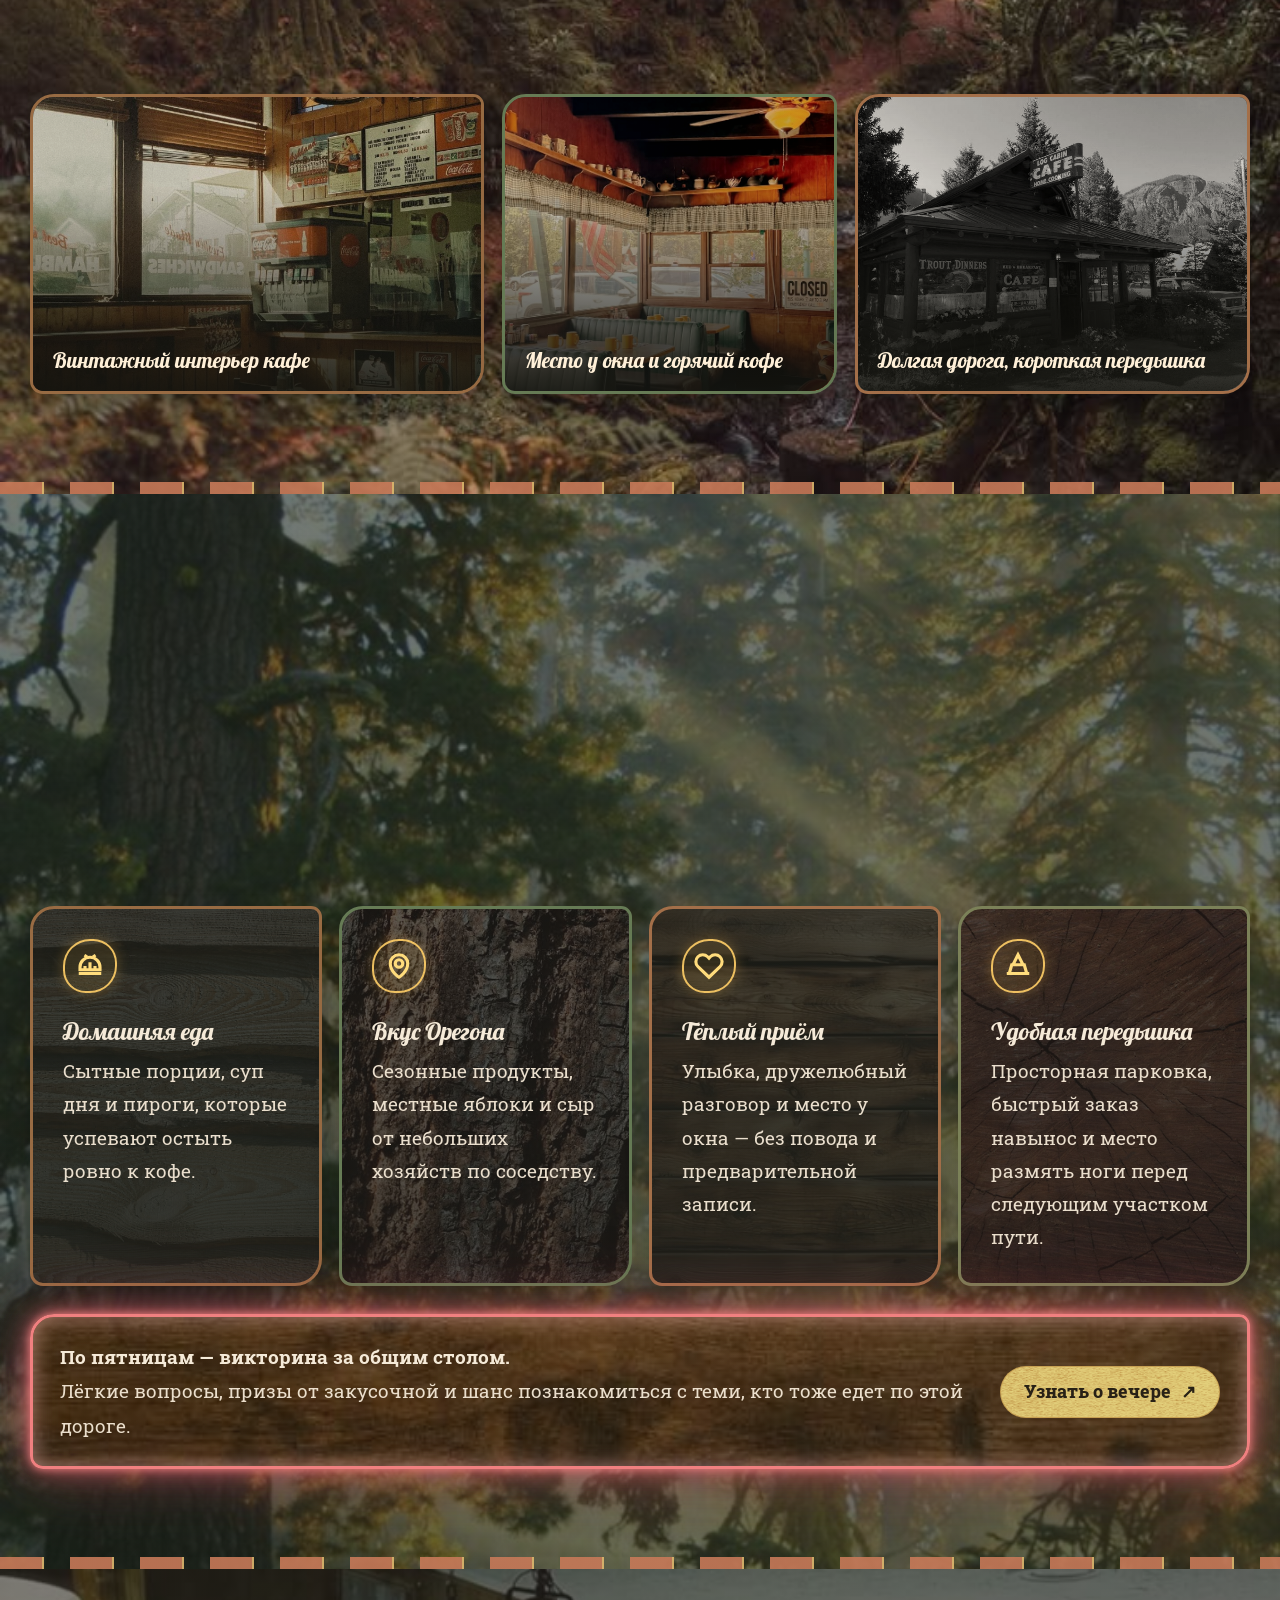
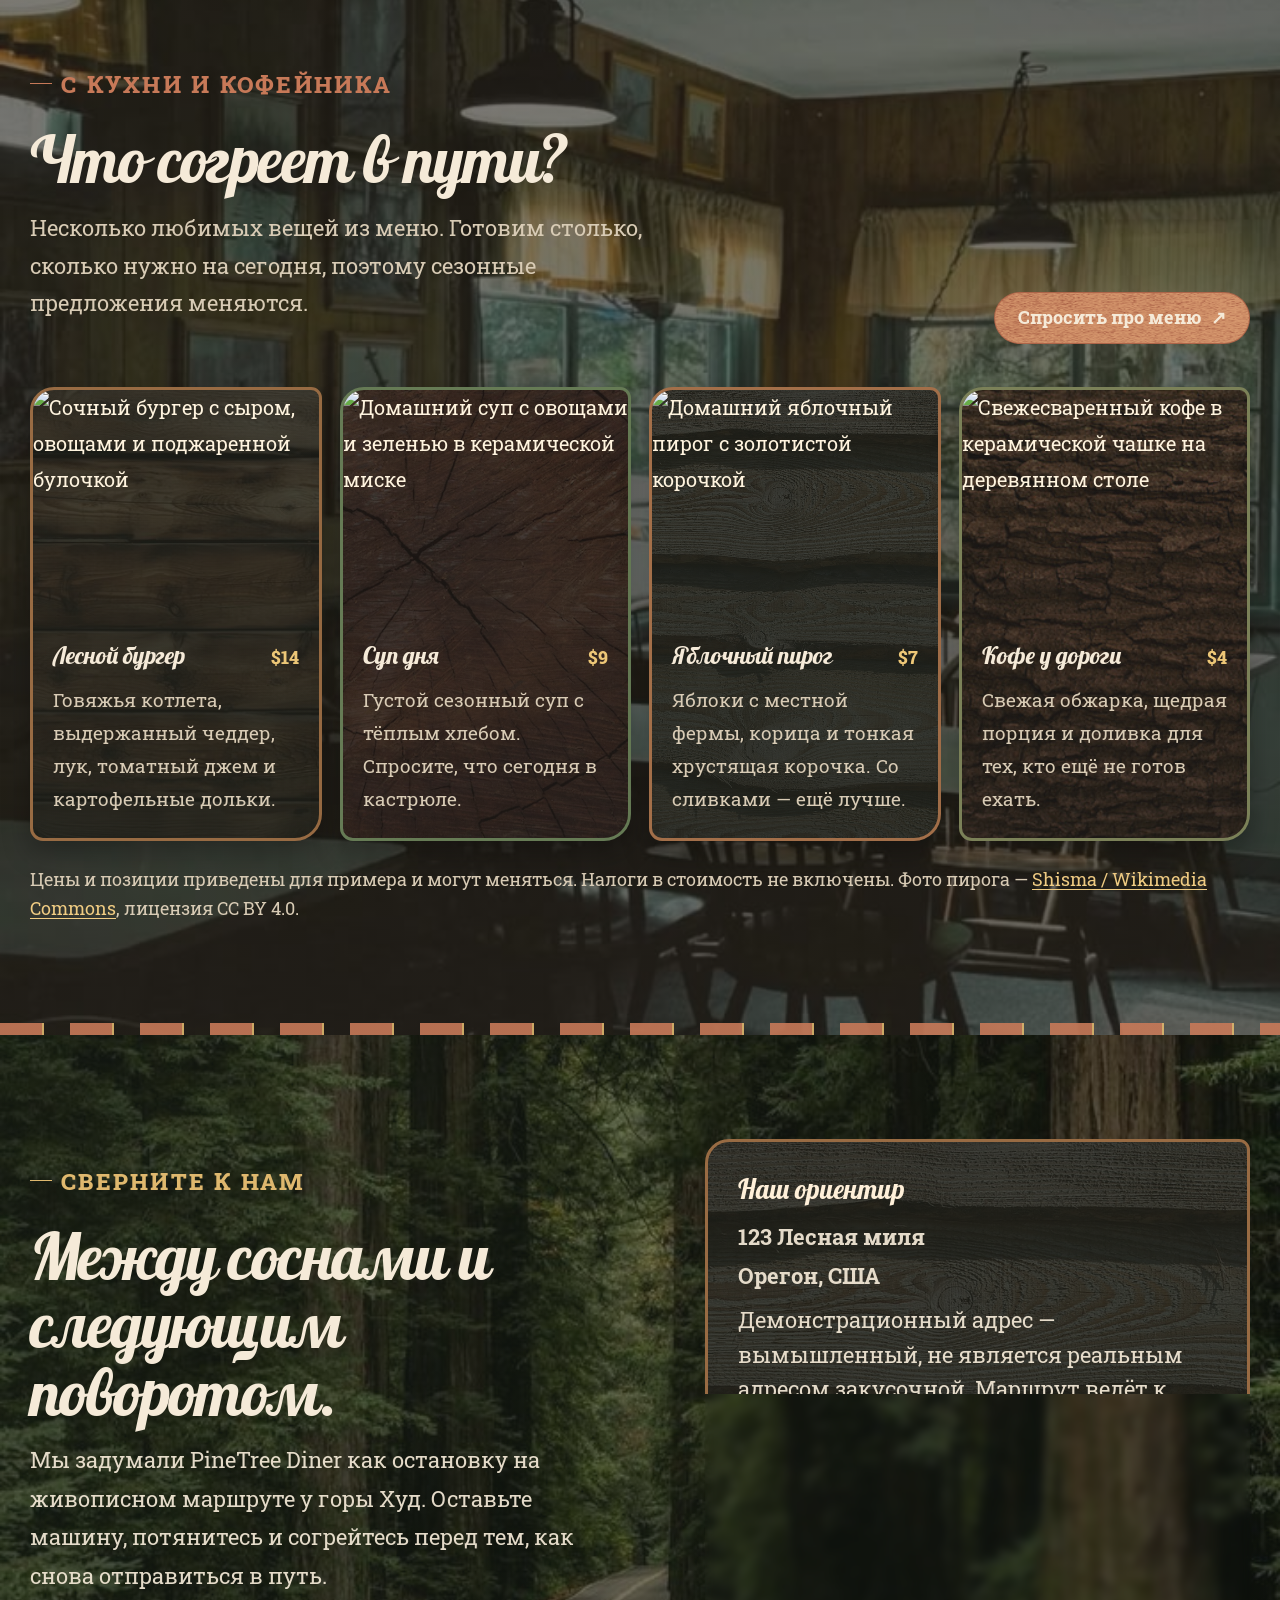
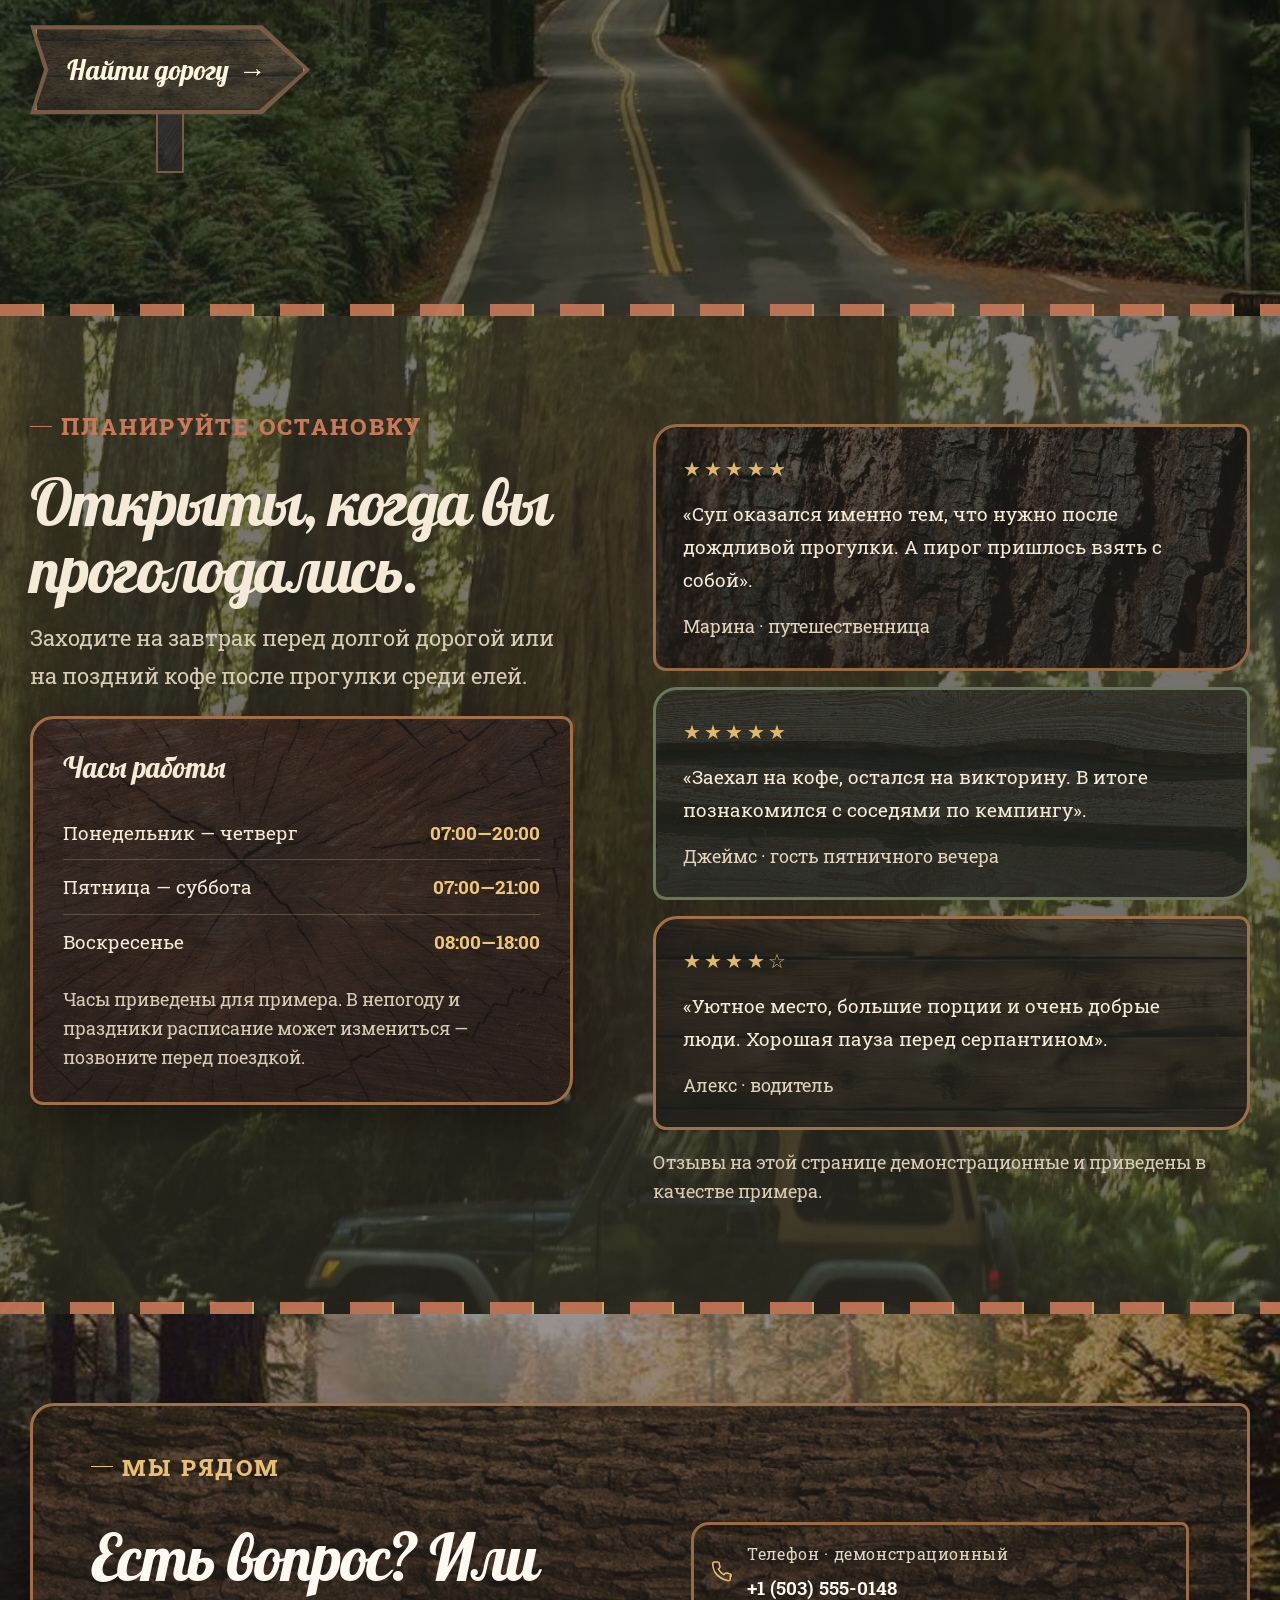
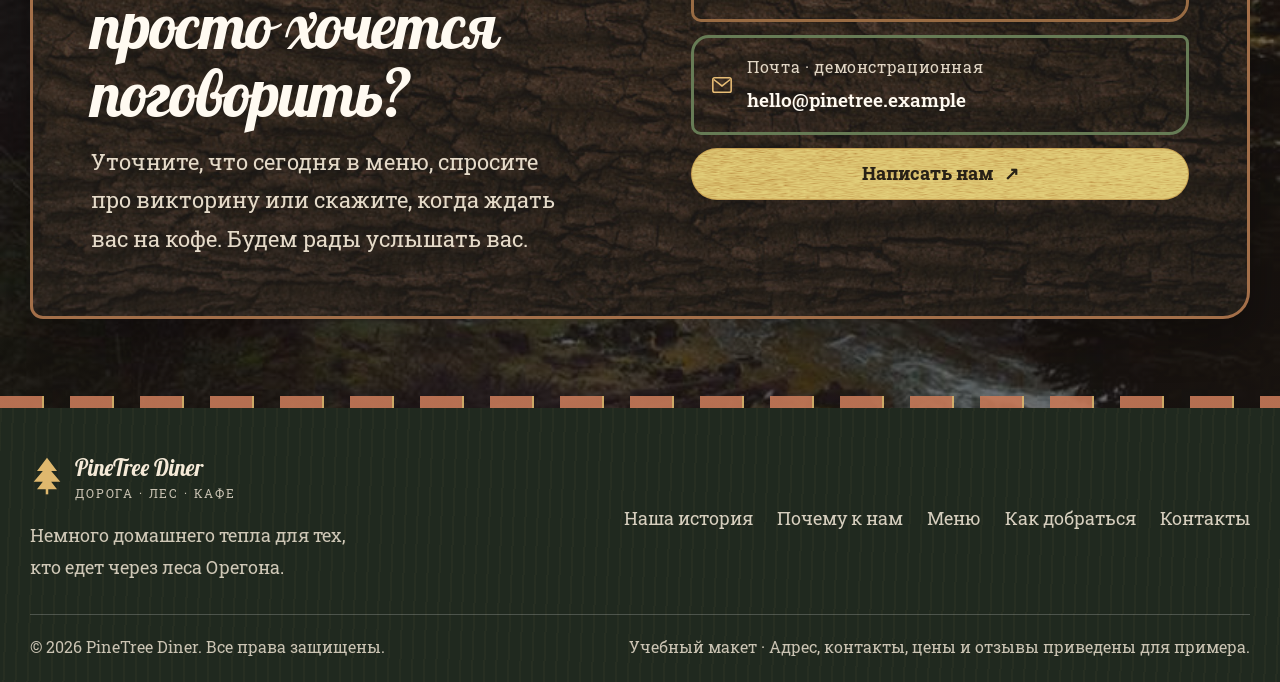
==== commit 61f46dda: "Refine diner navigation and visuals Co-authored-by: Copilot <223556219+Copilot@users.noreply.github." ====
--- a/diner 1/index.html
+++ b/diner 1/index.html
@@ -19,11 +19,8 @@
           <path d="M20 2 8 18h7L4 31h11L8 40h24l-7-9h11L25 18h7L20 2Z" fill="currentColor"/>
           <path d="M20 34v12" stroke="currentColor" stroke-width="3"/>
         </svg>
-        <span class="brand-name"><strong>PineTree Diner</strong><small>дорога · лес · дом</small></span>
+        <span class="brand-name"><strong>PineTree Diner</strong><small>дорога · лес · кафе</small></span>
       </a>
-      <button class="nav-toggle" type="button" aria-label="Открыть меню" aria-expanded="false" aria-controls="main-nav">
-        <svg viewBox="0 0 24 24" fill="none" stroke="currentColor" stroke-width="2" aria-hidden="true"><path d="M4 7h16M4 12h16M4 17h16"/></svg>
-      </button>
       <nav aria-label="Основная навигация">
         <ul class="nav-links" id="main-nav">
           <li><a href="#story">Наша история</a></li>
@@ -33,7 +30,12 @@
           <li><a href="#contacts">Контакты</a></li>
         </ul>
       </nav>
-      <div class="nav-actions"><a class="button nav-cta" href="#menu">Заглянуть в меню <span aria-hidden="true">↗</span></a></div>
+      <div class="nav-actions">
+        <button class="nav-toggle" type="button" aria-label="Открыть меню" aria-expanded="false" aria-controls="main-nav">
+          <svg viewBox="0 0 24 24" fill="none" stroke="currentColor" stroke-width="2" aria-hidden="true"><path d="M4 7h16M4 12h16M4 17h16"/></svg>
+        </button>
+        <a class="button nav-cta" href="#menu">Заглянуть в меню <span aria-hidden="true">↗</span></a>
+      </div>
     </div>
   </header>
 
@@ -67,8 +69,8 @@
             <p class="signature">«Заезжайте, даже если просто нужен разговор».</p>
           </div>
           <div class="story-visual reveal">
-            <img src="images/diner-main.png" alt="Деревянное Log Cabin Cafe среди гор и сосен">
-            <div class="caption"><small>Log Cabin Cafe</small><strong>Домашняя кухня среди гор</strong></div>
+            <img src="images/diner-main.png" alt="Деревянное кафе PineTree Diner среди гор и сосен">
+            <div class="caption"><small>PineTree Diner</small><strong>Домашняя кухня среди гор</strong></div>
           </div>
         </div>
       </section>
@@ -262,7 +264,7 @@
               <path d="M20 2 8 18h7L4 31h11L8 40h24l-7-9h11L25 18h7L20 2Z" fill="currentColor"/>
               <path d="M20 34v12" stroke="currentColor" stroke-width="3"/>
             </svg>
-            <span class="brand-name"><strong>PineTree Diner</strong><small>дорога · лес · дом</small></span>
+            <span class="brand-name"><strong>PineTree Diner</strong><small>дорога · лес · кафе</small></span>
           </a>
           <p class="footer-blurb">Немного домашнего тепла для тех, кто едет через леса Орегона.</p>
         </div>
--- a/diner 1/style.css
+++ b/diner 1/style.css
@@ -18,6 +18,9 @@
       --wood-card: linear-gradient(rgba(30,32,26,.82), rgba(30,32,26,.88)), url("images/wood-planks.png") center/cover;
       --wood-card-pine: linear-gradient(rgba(30,32,26,.84), rgba(30,32,26,.9)), url("images/wood-pine-fence.jpg") center/cover;
       --wood-card-weathered: linear-gradient(rgba(30,32,26,.8), rgba(30,32,26,.87)), url("images/wood-weathered.jpg") center/cover;
+      --wood-card-bark: linear-gradient(rgba(30,28,25,.72), rgba(30,28,25,.8)), url("images/bark-texture.png") center/cover;
+      --wood-card-bark-planks: linear-gradient(rgba(30,28,25,.72), rgba(30,28,25,.8)), url("images/bark-planks.png") center/cover;
+      --wood-card-growth-rings: linear-gradient(rgba(30,26,23,.78), rgba(30,26,23,.84)), url("images/wood-growth-rings.png") center/cover;
       --serif: "Lobster", cursive;
       --sans: "Roboto Slab", Georgia, serif;
       --wrap: 1220px;
@@ -79,7 +82,7 @@
       position: sticky;
       top: 0;
       z-index: 50;
-      color: #fbf7ee;
+      color: var(--ink);
       background:
         repeating-linear-gradient(92deg, rgba(223,184,110,.035) 0 2px, transparent 2px 12px),
         linear-gradient(90deg, rgba(87,52,35,.3), transparent 55%),
@@ -93,35 +96,54 @@
     .brand-mark { width: 34px; height: 40px; color: var(--gold); }
     .brand-name { display: grid; line-height: 1.05; }
     .brand-name strong { font: 1.25rem var(--serif); }
-    .brand-name small { margin-top: 5px; color: rgba(251,247,238,.8); font-size: .68rem; letter-spacing: .15em; text-transform: uppercase; }
-    .nav-links { display: flex; align-items: center; gap: clamp(14px, 2.2vw, 30px); margin: 0; padding: 0; list-style: none; }
-    .nav-links a { color: rgba(251,247,238,.88); font-size: .9rem; text-decoration: none; transition: color .2s; }
+    .brand-name small { margin-top: 5px; color: rgba(245,234,216,.8); font-size: .68rem; letter-spacing: .15em; text-transform: uppercase; }
+    .nav-links { --nav-divider-gap: clamp(14px, 2.2vw, 30px); display: flex; align-items: center; gap: var(--nav-divider-gap); margin: 0; padding: 0; list-style: none; }
+    .nav-links li { position: relative; }
+    .nav-links li:not(:last-child)::after {
+      content: ""; position: absolute; top: 50%; right: calc(var(--nav-divider-gap) / -2);
+      width: 2px; height: 32px; background: rgba(226,190,127,.48); transform: translateY(-50%);
+    }
+    .nav-links a { color: rgba(245,234,216,.88); font-size: .9rem; text-decoration: none; transition: color .2s; }
     .nav-links a:hover, .footer-links a:hover { color: var(--gold); }
+    .nav-actions { flex: 0 0 auto; }
     .nav-toggle {
       display: none;
       width: 46px; height: 46px; place-items: center;
       border: 1px solid rgba(255,255,255,.3); border-radius: 50%;
-      color: white; background: transparent; cursor: pointer;
+      color: var(--ink); background: transparent; cursor: pointer;
     }
     .nav-toggle svg { width: 21px; }
     .button {
+      position: relative; isolation: isolate;
       min-height: 52px; display: inline-flex; align-items: center; justify-content: center; gap: 10px;
       padding: 0 23px; border: 1px solid transparent; border-radius: 999px;
-      color: #fff7e9; background: var(--terra);
-      background-image: linear-gradient(145deg, rgba(255,238,195,.12), transparent 55%, rgba(67,38,24,.12));
+      color: var(--ink); background: #ad6549;
       font-size: .98rem; font-weight: 750; text-decoration: none;
       transition: transform .2s, background .2s, box-shadow .2s; cursor: pointer;
     }
+    .button::before {
+      content: ""; position: absolute; z-index: -1; inset: 0;
+      border-radius: inherit; background: url("images/grainy-texture.png") center/500% 500%;
+      opacity: .52; mix-blend-mode: overlay; pointer-events: none;
+    }
     .button:hover { background-color: #8f4c38; box-shadow: 0 8px 20px rgba(197,109,76,.22); transform: translateY(-2px); }
     .button svg { width: 18px; height: 18px; }
-    .button-light { color: #282116; background-color: var(--gold); }
+    .button-light {
+      color: #282116; background-color: #c7a052;
+    }
     .button-light:hover { color: #282116; background-color: #edca85; }
-    .button-outline { border-color: rgba(255,255,255,.65); color: white; background: transparent; }
-    .button-outline:hover { border-color: var(--gold); background: rgba(255,255,255,.08); }
+    .button-outline {
+      border-color: rgba(255,255,255,.65); color: var(--ink);
+      background-color: rgba(20,25,19,.14);
+    }
+    .button-outline::before {
+      opacity: .4; mix-blend-mode: overlay;
+    }
+    .button-outline:hover { border-color: var(--gold); background-color: rgba(255,255,255,.08); }
 
     .hero {
       position: relative; min-height: min(790px, calc(100svh - 76px));
-      display: flex; align-items: center; overflow: hidden; color: white;
+      display: flex; align-items: center; overflow: hidden; color: var(--ink);
       background:
         linear-gradient(90deg, rgba(20,24,18,.62), rgba(20,24,18,.21) 58%, rgba(20,24,18,.15)),
         linear-gradient(0deg, rgba(20,24,18,.62), transparent 53%),
@@ -141,9 +163,9 @@
     .hero .eyebrow { color: #f4d296; }
     .hero h1 { max-width: 760px; margin: 23px 0 22px; font-size: clamp(3.7rem, 8vw, 6.4rem); line-height: .98; letter-spacing: -.035em; }
     .hero h1 span { display: block; color: #edc579; font-style: italic; }
-    .hero-copy { max-width: 600px; margin-bottom: 30px; color: rgba(255,255,255,.97); font-size: 1.2rem; line-height: 1.75; }
+    .hero-copy { max-width: 600px; margin-bottom: 30px; color: rgba(245,234,216,.97); font-size: 1.2rem; line-height: 1.75; }
     .hero-buttons { display: flex; align-items: center; flex-wrap: wrap; gap: 13px; }
-    .hero-note { display: flex; align-items: center; gap: 12px; margin: 40px 0 0; color: rgba(255,255,255,.94); font-size: 1.08rem; }
+    .hero-note { display: flex; align-items: center; gap: 12px; margin: 40px 0 0; color: rgba(245,234,216,.94); font-size: 1.08rem; }
     .hero-note::before { content: ""; width: 36px; height: 1px; background: var(--gold); }
     .hero-stamp {
       position: absolute; top: 34px; right: max(4vw, calc((100vw - var(--wrap))/2));
@@ -157,6 +179,11 @@
     }
     .hero-stamp strong { display: block; color: var(--gold); font-size: 1.2rem; font-weight: 400; }
 
+    @media (min-width: 741px) {
+      .hero { min-height: min(740px, calc(100svh - 76px)); }
+      .hero-content { padding-bottom: 64px; }
+    }
+
     .story-showcase {
       background:
         linear-gradient(112deg, rgba(104,61,75,.28), rgba(72,47,59,.2)),
@@ -176,7 +203,7 @@
       filter: sepia(.22) saturate(.78) contrast(1.04) brightness(.82);
     }
     .story-visual::before {
-      content: ""; position: absolute; right: -20px; bottom: -18px; z-index: 0; width: 84%; height: 86%;
+      content: ""; position: absolute; right: -64px; bottom: -18px; z-index: 0; width: 84%; height: 86%;
       border-radius: 38% 8% 32% 6%;
       background:
         repeating-linear-gradient(7deg, #715436 0 3px, #886542 3px 7px, #62472f 7px 12px),
@@ -190,10 +217,14 @@
     }
     .caption {
       position: absolute; z-index: 3; left: 15%; bottom: 0; width: min(300px, 75%);
-      padding: 19px 22px; color: white; background: var(--pine);
+      padding: 19px 22px; color: var(--ink); background-color: #151d16;
+      background-image: url("images/grainy-texture.png");
+      background-size: 300% 300%;
+      background-position: center;
+      background-blend-mode: overlay;
       border-radius: 24px 11px 27px 13px; box-shadow: 0 16px 38px rgba(0,0,0,.34);
     }
-    .caption small { display: block; color: var(--gold); font-size: .8rem; font-weight: 800; letter-spacing: .1em; text-transform: uppercase; }
+    .caption small { display: block; color: var(--gold); font-size: .8rem; font-weight: 800; letter-spacing: .1em; }
     .caption strong { display: block; margin-top: 5px; font: 1.25rem/1.3 var(--serif); }
 
     .memory-strip {
@@ -242,19 +273,20 @@
     }
     .icon-box svg { width: 30px; height: 30px; stroke-width: 2.5px; }
     .benefit-card h3 { margin-bottom: 8px; color: var(--ink); font: 1.35rem var(--serif); }
-    .benefit-card p { margin: 0; color: rgba(255,249,235,.94); font-size: 1.08rem; line-height: 1.7; }
+    .benefit-card p { margin: 0; color: rgba(245,234,216,.94); font-size: 1.08rem; line-height: 1.7; }
     .trivia-bar {
       display: flex; align-items: center; justify-content: space-between; gap: 24px;
       margin-top: 28px; padding: 23px 27px;
-      border: 3px solid #ff9a57; border-radius: 24px 11px 27px 13px;
+      border: 3px solid #f08080; border-radius: 24px 11px 27px 13px;
       color: var(--ink);
       background:
         linear-gradient(rgba(30,24,18,.5), rgba(30,24,18,.58)),
         url("images/trivia-wood.png") center/cover;
-      box-shadow: 0 0 8px rgba(255,145,75,.98), 0 0 24px rgba(255,102,49,.82), 0 0 52px rgba(255,78,37,.55), 0 0 88px rgba(255,70,32,.28), inset 0 0 22px rgba(255,178,99,.46);
-    }
-    .trivia-bar p { margin: 0; color: rgba(255,249,235,.94); font-size: 1.08rem; }
-    .trivia-bar strong { color: white; }
+      box-shadow: 0 0 8px rgba(240,128,128,.95), 0 0 24px rgba(224,105,112,.7), 0 0 52px rgba(204,82,97,.42), 0 0 88px rgba(190,70,87,.22), inset 0 0 22px rgba(255,190,184,.58);
+    }
+    .trivia-bar p { margin: 0; color: rgba(245,234,216,.94); font-size: 1.08rem; }
+    .trivia-bar strong { color: var(--ink); }
+    .trivia-bar > .button { flex: 0 0 auto; white-space: nowrap; }
 
     .menu-section {
       padding: 112px 0;
@@ -283,10 +315,10 @@
     .menu-info p { margin: 10px 0 0; color: var(--muted); font-size: 1.08rem; line-height: 1.7; }
     .menu-footnote { margin: 24px 0 0; color: var(--muted); font-size: .98rem; line-height: 1.65; }
     .menu-footnote a { color: #f0cc83; text-underline-offset: 3px; }
-    .menu-footnote a:hover { color: white; }
+    .menu-footnote a:hover { color: var(--ink); }
 
     .roadside {
-      padding: 104px 0; color: white;
+      padding: 104px 0; color: var(--ink);
       background:
         linear-gradient(90deg, rgba(25,32,23,.68), rgba(25,32,23,.48)),
         url("images/directions-background.png") center 62%/cover;
@@ -294,7 +326,7 @@
     .roadside-grid { display: grid; grid-template-columns: 1fr .9fr; align-items: center; gap: 70px; }
     .roadside .eyebrow { color: var(--gold); }
     .roadside h2 { max-width: 600px; }
-    .roadside p { max-width: 560px; color: rgba(255,255,255,.92); font-size: 1.2rem; }
+    .roadside p { max-width: 560px; color: rgba(245,234,216,.92); font-size: 1.2rem; }
     .direction-marker { position: relative; display: inline-flex; width: min(280px, 100%); padding-bottom: 50px; }
     .direction-sign-frame {
       position: relative; z-index: 1;
@@ -310,7 +342,7 @@
       clip-path: polygon(0 8%, 83% 8%, 100% 50%, 83% 92%, 0 92%, 5% 50%);
       font: 400 1.55rem var(--serif);
     }
-    .direction-sign:hover { color: white; background-color: #795337; }
+    .direction-sign:hover { color: var(--ink); background-color: #795337; }
     .direction-post {
       position: absolute; z-index: 0; top: 72px; left: 50%; width: 28px; height: 84px;
       border: 2px solid #795b45;
@@ -324,8 +356,8 @@
       backdrop-filter: blur(4px);
     }
     .address-card h3 { margin-bottom: 12px; color: #fff0d9; font: 1.5rem var(--serif); }
-    .address-text { margin: 0 0 8px; color: white; font-size: 1.12rem; font-weight: 700; }
-    .address-disclaimer { margin-bottom: 20px; color: rgba(255,249,235,.9); font-size: .98rem; line-height: 1.6; }
+    .address-text { margin: 0 0 8px; color: var(--ink); font-size: 1.12rem; font-weight: 700; }
+    .address-disclaimer { margin-bottom: 20px; color: rgba(245,234,216,.9); font-size: .98rem; line-height: 1.6; }
     .mini-map {
       position: relative; height: 190px; overflow: hidden; margin: 22px 0 8px; padding: 0;
       border: 5px solid #80623d; border-radius: 18px 8px 22px 10px;
@@ -334,7 +366,7 @@
     .mini-map img { width: 100%; height: 100%; object-fit: cover; filter: sepia(.24) contrast(.94) brightness(.88); }
     .map-year { position: absolute; right: 9px; bottom: 8px; padding: 4px 8px; color: #f4dfb6; background: rgba(47,38,27,.88); font-size: .82rem; letter-spacing: .06em; }
     .map-credit { display: block; margin: 0 0 17px; color: #f0d7a5; font-size: .9rem; line-height: 1.5; }
-    .map-credit:hover { color: white; }
+    .map-credit:hover { color: var(--ink); }
 
     .details {
       padding: 108px 0;
@@ -379,7 +411,7 @@
     }
     .contact h2 { max-width: 520px; margin: 15px 0; }
     .contact .eyebrow { color: #e8bd76; }
-    .contact-copy { max-width: 480px; margin: 0; color: rgba(255,250,241,.92); font-size: 1.2rem; }
+    .contact-copy { max-width: 480px; margin: 0; color: rgba(245,234,216,.92); font-size: 1.2rem; }
     .contact-links { display: grid; gap: 13px; }
     .contact-link {
       display: flex; align-items: center; gap: 14px; padding: 15px 17px;
@@ -388,7 +420,7 @@
     }
     .contact-link:hover { border-color: var(--gold); background: rgba(255,255,255,.09); }
     .contact-link svg { flex: 0 0 auto; width: 22px; color: #e8bd76; }
-    .contact-link small { display: block; color: rgba(255,248,232,.9); font-size: .88rem; letter-spacing: .04em; }
+    .contact-link small { display: block; color: rgba(245,234,216,.9); font-size: .88rem; letter-spacing: .04em; }
     .contact-link strong { display: block; margin-top: 2px; font-size: 1.05rem; font-weight: 600; }
 
     .caption, .benefit-card, .menu-card, .memory-shot, .trivia-bar, .address-card, .hours-card, .review-card, .contact-panel, .contact-link {
@@ -399,24 +431,27 @@
     .benefit-card:nth-child(4n+2), .menu-card:nth-child(4n+2), .memory-shot:nth-child(4n+2), .review-card:nth-of-type(4n+2), .contact-link:nth-child(4n+2) { border-color: var(--card-pine); }
     .benefit-card:nth-child(4n+3), .menu-card:nth-child(4n+3), .memory-shot:nth-child(4n+3), .review-card:nth-of-type(4n+3), .contact-link:nth-child(4n+3) { border-color: var(--card-cedar); }
     .benefit-card:nth-child(4n), .menu-card:nth-child(4n), .memory-shot:nth-child(4n), .review-card:nth-of-type(4n), .contact-link:nth-child(4n) { border-color: var(--card-moss); }
+    .hero-stamp, .benefit-card:nth-child(2), .review-card:first-child { background: var(--wood-card-bark); }
+    .hours-card, .menu-card:nth-child(2), .benefit-card:nth-child(4) { background: var(--wood-card-growth-rings); }
+    .menu-card:nth-child(4), .contact-panel { background: var(--wood-card-bark-planks); }
     .trivia-bar {
-      border-color: #ff9a57;
-      box-shadow: 0 0 8px rgba(255,145,75,.98), 0 0 24px rgba(255,102,49,.82), 0 0 52px rgba(255,78,37,.55), 0 0 88px rgba(255,70,32,.28), inset 0 0 22px rgba(255,178,99,.46);
+      border-color: #f08080;
+      box-shadow: 0 0 8px rgba(240,128,128,.95), 0 0 24px rgba(224,105,112,.7), 0 0 52px rgba(204,82,97,.42), 0 0 88px rgba(190,70,87,.22), inset 0 0 22px rgba(255,190,184,.58);
     }
     .hours-card, .contact-panel { border-color: var(--card-cedar); }
     .contact-link:hover { border-color: var(--gold); }
 
     footer {
-      padding: 45px 0 20px; color: #fbf7ee;
+      padding: 45px 0 20px; color: var(--ink);
       background:
         repeating-linear-gradient(92deg, rgba(223,184,110,.035) 0 2px, transparent 2px 12px),
         var(--pine);
     }
     .footer-main { display: flex; align-items: center; justify-content: space-between; gap: 30px; padding-bottom: 31px; }
-    .footer-blurb { max-width: 340px; margin: 13px 0 0; color: rgba(251,247,238,.82); font-size: .98rem; }
+    .footer-blurb { max-width: 340px; margin: 13px 0 0; color: rgba(245,234,216,.82); font-size: .98rem; }
     .footer-links { display: flex; flex-wrap: wrap; justify-content: flex-end; gap: 13px 24px; margin: 0; padding: 0; list-style: none; }
-    .footer-links a { color: rgba(251,247,238,.86); font-size: .98rem; text-decoration: none; }
-    .footer-bottom { display: flex; justify-content: space-between; gap: 15px; padding-top: 18px; border-top: 1px solid rgba(255,255,255,.2); color: rgba(251,247,238,.8); font-size: .9rem; }
+    .footer-links a { color: rgba(245,234,216,.86); font-size: .98rem; text-decoration: none; }
+    .footer-bottom { display: flex; justify-content: space-between; gap: 15px; padding-top: 18px; border-top: 1px solid rgba(255,255,255,.2); color: rgba(245,234,216,.8); font-size: .9rem; }
 
     .reveal { opacity: 1; transform: none; }
     .js .reveal { opacity: 0; transform: translateY(18px); transition: opacity .65s ease, transform .65s ease; }
@@ -424,22 +459,48 @@
     .float-icon { animation: gentle-float 3.8s ease-in-out infinite; }
     @keyframes gentle-float { 0%,100% { transform: translateY(0); } 50% { transform: translateY(-4px); } }
 
-    @media (max-width: 920px) {
-      .nav-links { gap: 13px; }
-      .nav-links a { font-size: .84rem; }
-      .nav-cta { padding-inline: 16px; }
+    @media (max-width: 1250px) {
+      .nav-shell {
+        width: min(var(--wrap), calc(100% - 25px));
+        margin-right: 5px;
+        justify-content: flex-start;
+        gap: 12px;
+      }
+      .nav-shell > nav { flex: 1 1 auto; min-width: 0; }
+      .nav-links {
+        --nav-divider-gap: clamp(16px, calc((100vw - 912px) / 4), 34px);
+        width: 100%;
+        justify-content: center;
+        align-items: stretch;
+        gap: var(--nav-divider-gap);
+      }
+      .nav-links li { display: flex; flex: 0 1 auto; align-self: stretch; align-items: center; min-width: 0; }
+      .nav-links li::after { display: none; }
+      .nav-links a {
+        position: relative; display: block; width: 100%;
+        font-size: .84rem; line-height: 1;
+        text-align: center;
+      }
+      .nav-links a:not(li:last-child a)::after {
+        content: ""; position: absolute; top: 50%; left: var(--nav-divider-left); right: auto;
+        width: 2px; height: 32px; background: rgba(226,190,127,.48); transform: translateY(-50%);
+      }
+      .nav-cta { padding-inline: 12px; font-size: .82rem; line-height: 1.15; text-align: center; white-space: nowrap; }
       .benefit-grid, .menu-grid { grid-template-columns: repeat(2,1fr); }
       .roadside-grid { gap: 35px; }
       .details-grid { gap: 40px; }
     }
-    @media (max-width: 740px) {
-      html { scroll-padding-top: 72px; }
-      :root { font-size: 17px; }
-      .wrap { width: min(var(--wrap), calc(100% - 32px)); }
+    @media (max-width: 1000px) {
+      .nav-links li:nth-child(3) { display: none; }
+    }
+    @media (max-width: 950px) {
+      .nav-cta { padding-inline: 16px; }
+    }
+    @media (max-width: 920px) {
       .nav-shell { min-height: 68px; }
       .brand-mark { width: 30px; height: 36px; }
-      .nav-toggle { position: absolute; top: 50%; right: 16px; display: grid; margin-left: 0; transform: translateY(-50%); }
-      .nav-cta { display: none; }
+      .nav-toggle { position: static; display: grid; flex: 0 0 auto; margin: 0; transform: none; }
+      .nav-actions { display: flex; flex: 0 0 auto; align-items: center; gap: 12px; margin-left: auto; }
       .nav-links {
         position: absolute; top: calc(100% + 1px); left: 0; right: 0;
         display: none; align-items: stretch; gap: 0; padding: 8px 16px 16px;
@@ -449,7 +510,17 @@
       .nav-links.is-open { display: flex; flex-direction: column; }
       .nav-links li { border-bottom: 1px solid rgba(255,255,255,.1); }
       .nav-links li:last-child { border-bottom: 0; }
+      .nav-links li::after { display: none; }
+      .nav-links a::after { display: none; }
       .nav-links a { display: block; padding: 13px 5px; font-size: 1rem; }
+    }
+    @media (max-width: 560px) {
+      .nav-cta { display: none; }
+    }
+    @media (max-width: 740px) {
+      html { scroll-padding-top: 72px; }
+      :root { font-size: 17px; }
+      .wrap { width: min(var(--wrap), calc(100% - 32px)); }
       .hero { min-height: min(760px, calc(100svh - 68px)); background-position: center; }
       .hero-content { padding: 78px 0 115px; }
       .hero h1 { font-size: clamp(3.35rem, 12vw, 5.1rem); }
@@ -483,13 +554,14 @@
     @media (max-width: 480px) {
       :root { font-size: 16px; }
       .hero { min-height: min(690px, calc(100svh - 68px)); }
-      .hero-content { padding: 38px 0 36px; }
+      .hero-content { padding: 38px 0 120px; }
       .hero h1 { margin: 18px 0 16px; font-size: clamp(2.55rem, 10.5vw, 3.25rem); }
       .hero-copy { margin-bottom: 22px; font-size: 1rem; line-height: 1.55; }
       .hero-buttons { align-items: stretch; flex-direction: column; max-width: 310px; }
       .hero-buttons .button { width: 100%; }
       .hero-note { max-width: 270px; margin-top: 22px; font-size: .95rem; }
-      .hero-stamp { display: none; }
+      .hero-stamp { top: auto; right: 16px; bottom: 20px; width: 140px; min-height: 90px; padding: 10px 12px; font-size: .78rem; }
+      .hero-stamp strong { font-size: .95rem; }
       .section-head h2, .story-copy h2, .roadside h2, .details h2, .contact h2 { font-size: 2.6rem; }
       .benefit-grid, .menu-grid { grid-template-columns: 1fr; }
       .benefit-card { min-height: auto; display: grid; grid-template-columns: 48px 1fr; column-gap: 16px; padding: 20px; }
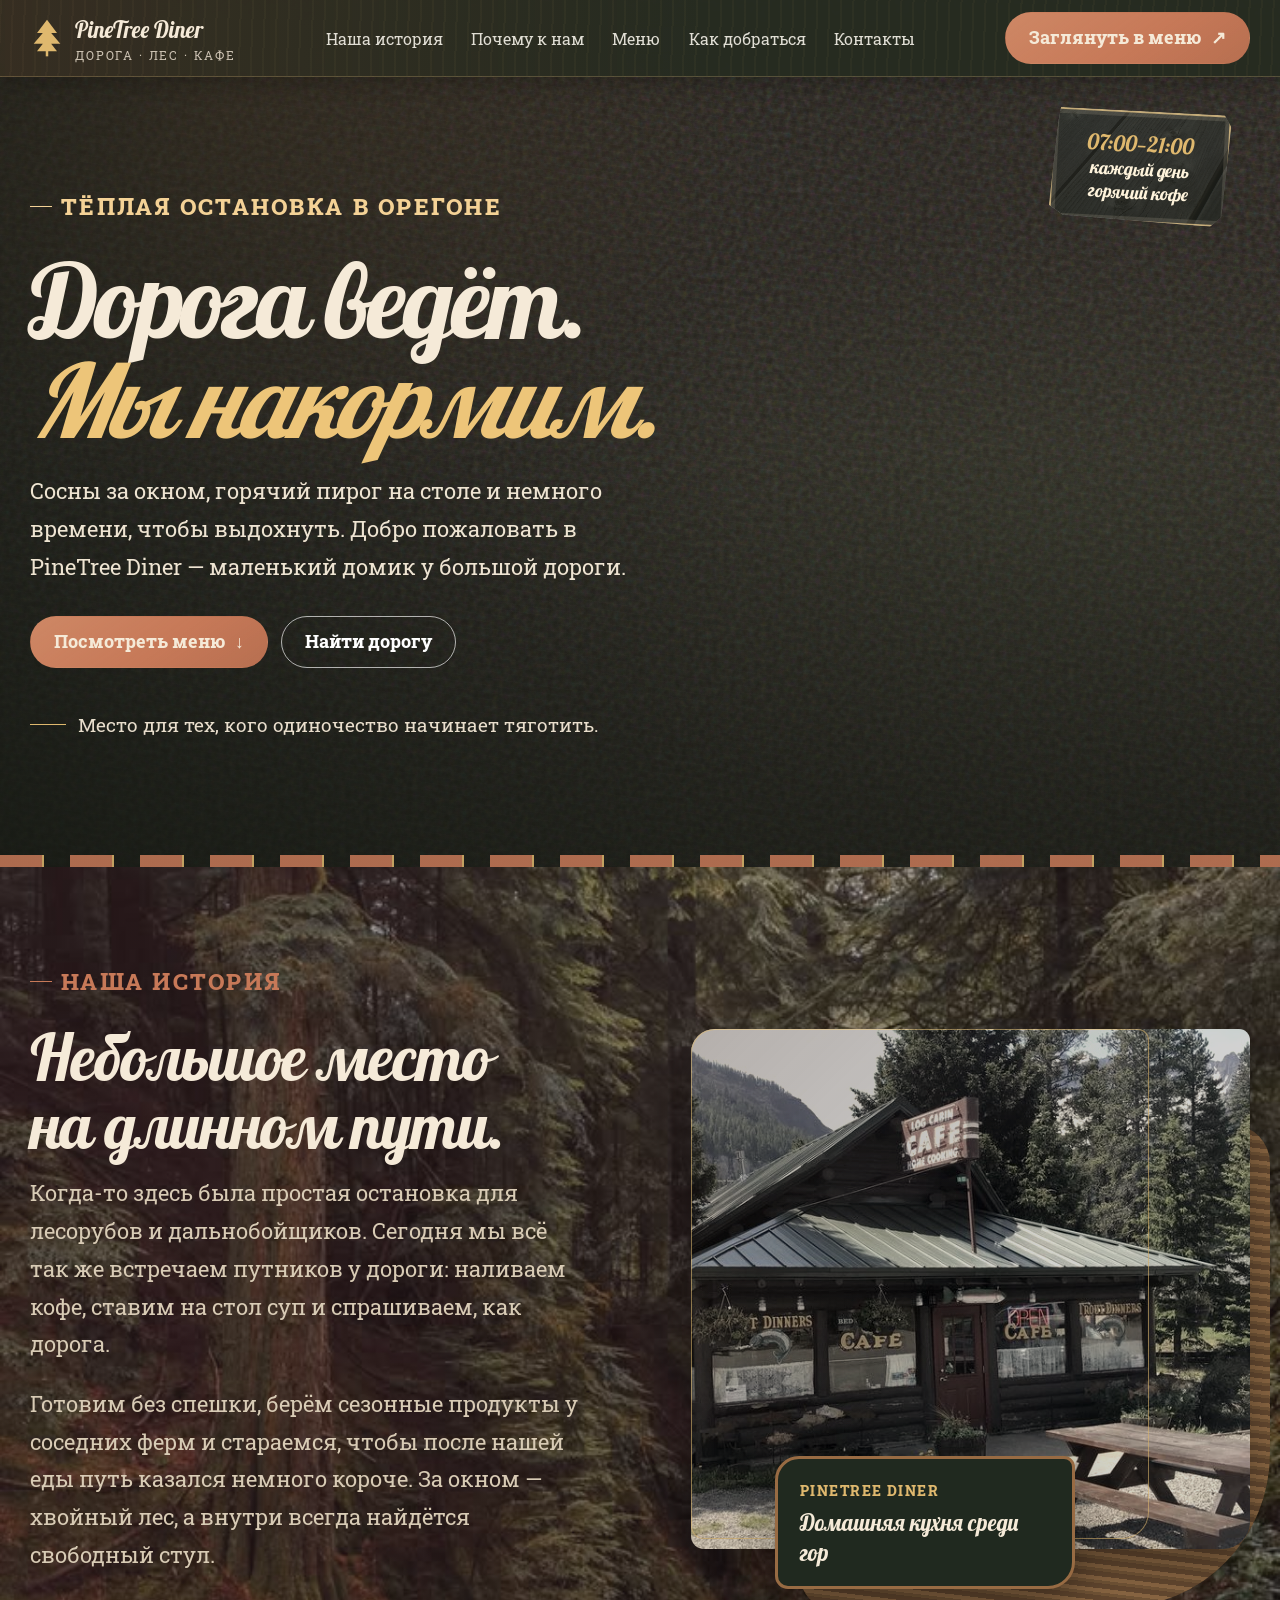
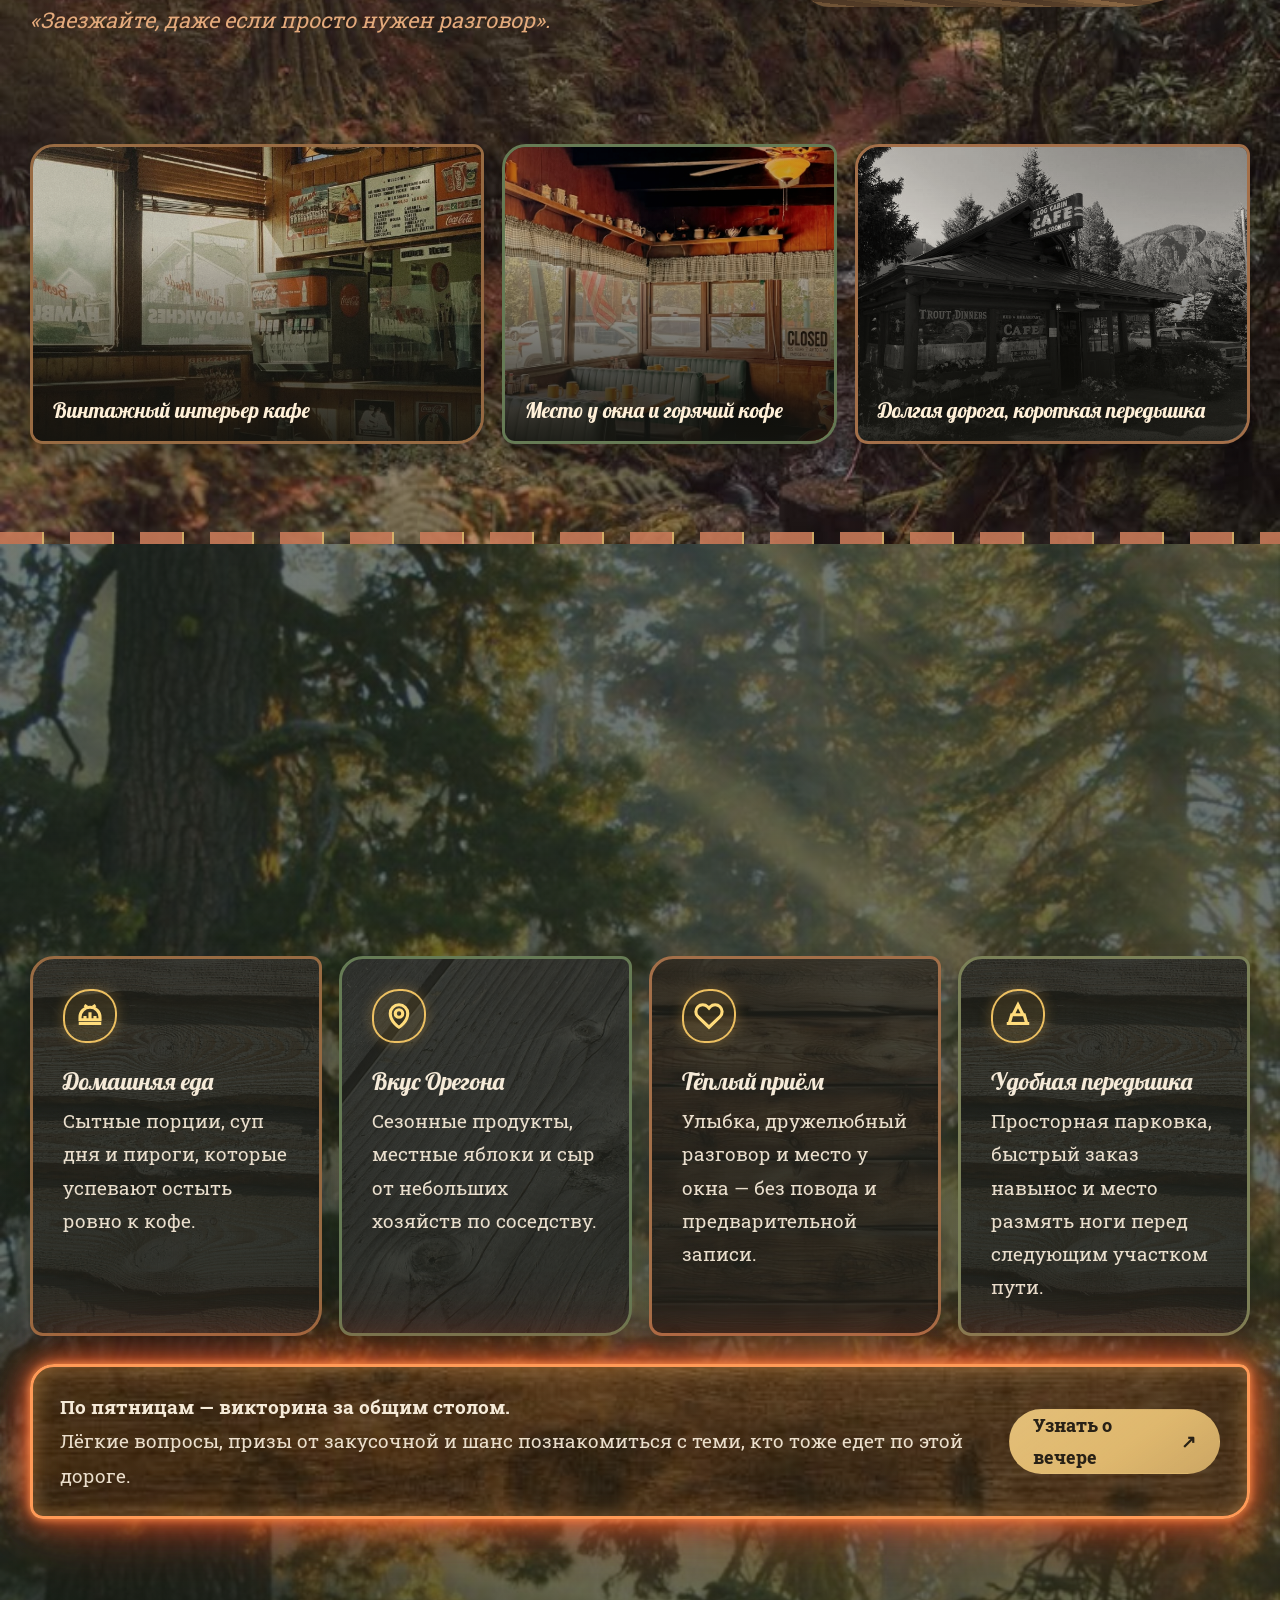
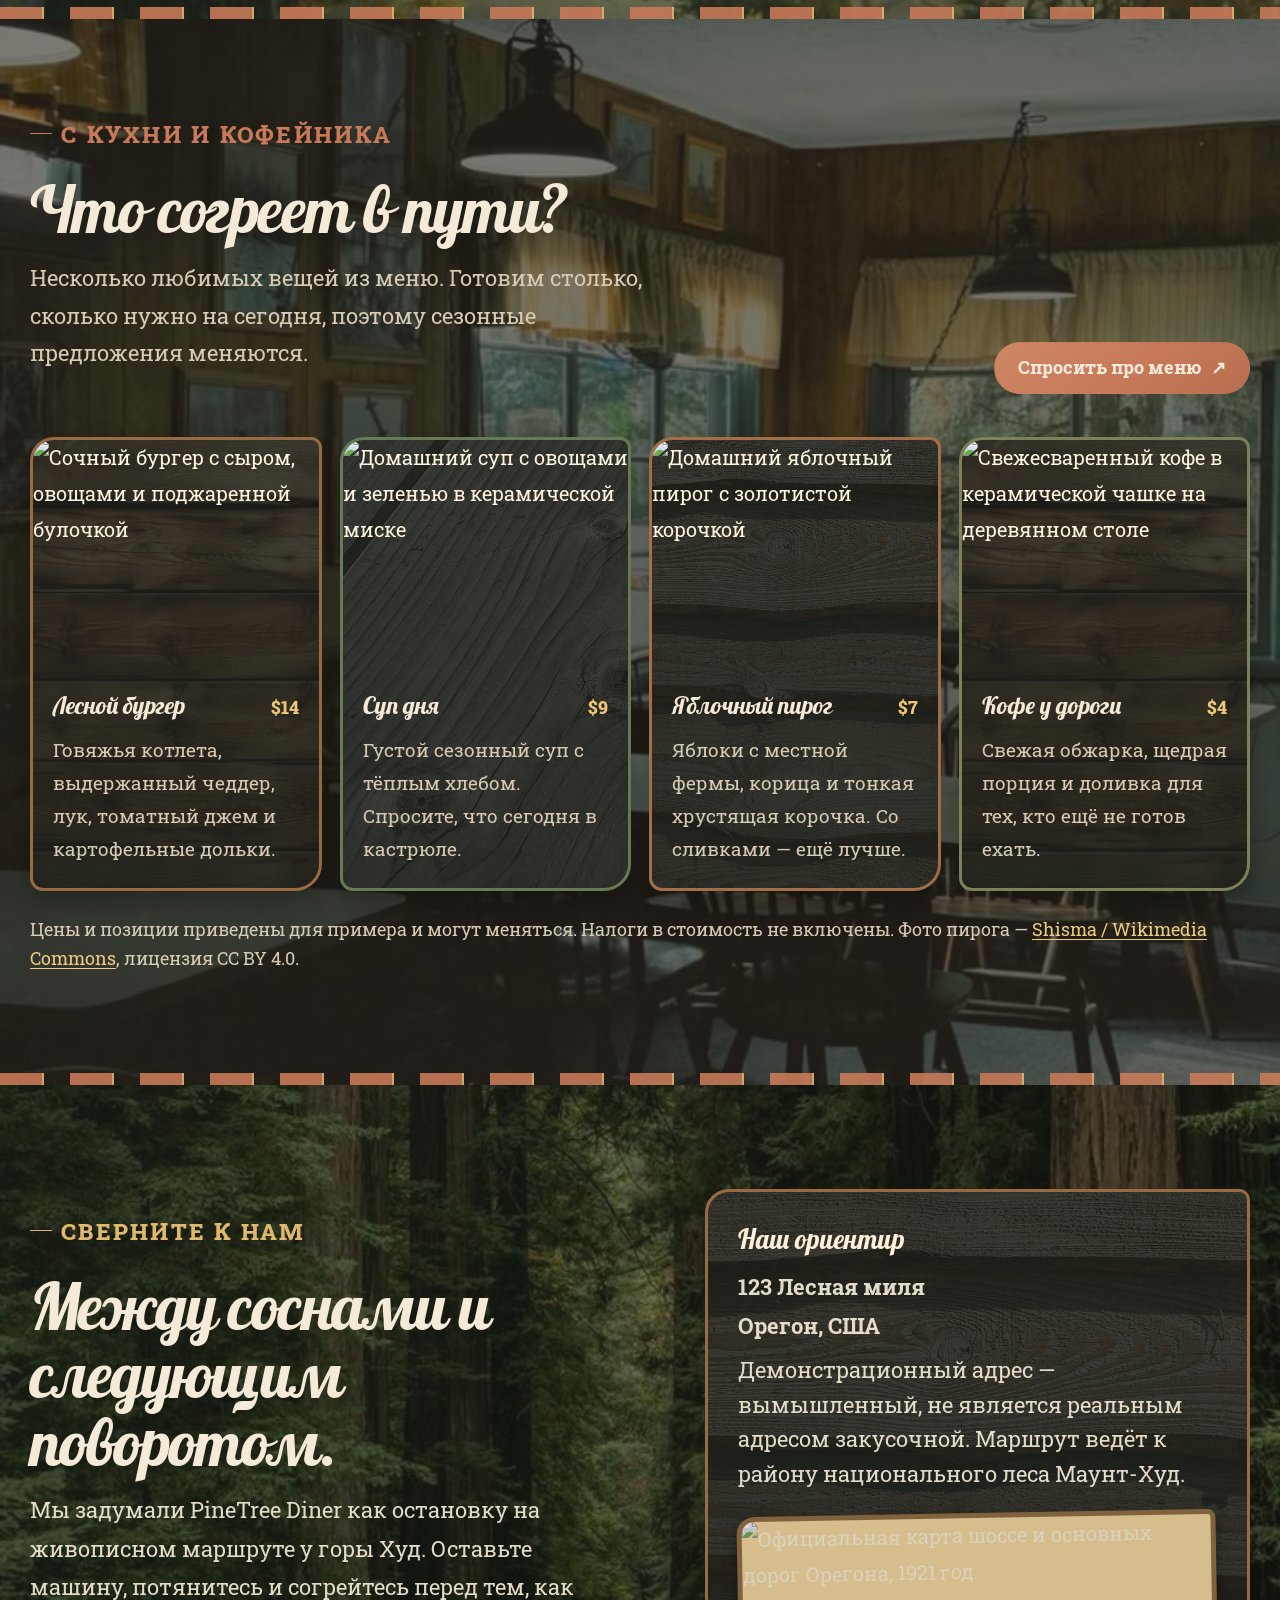
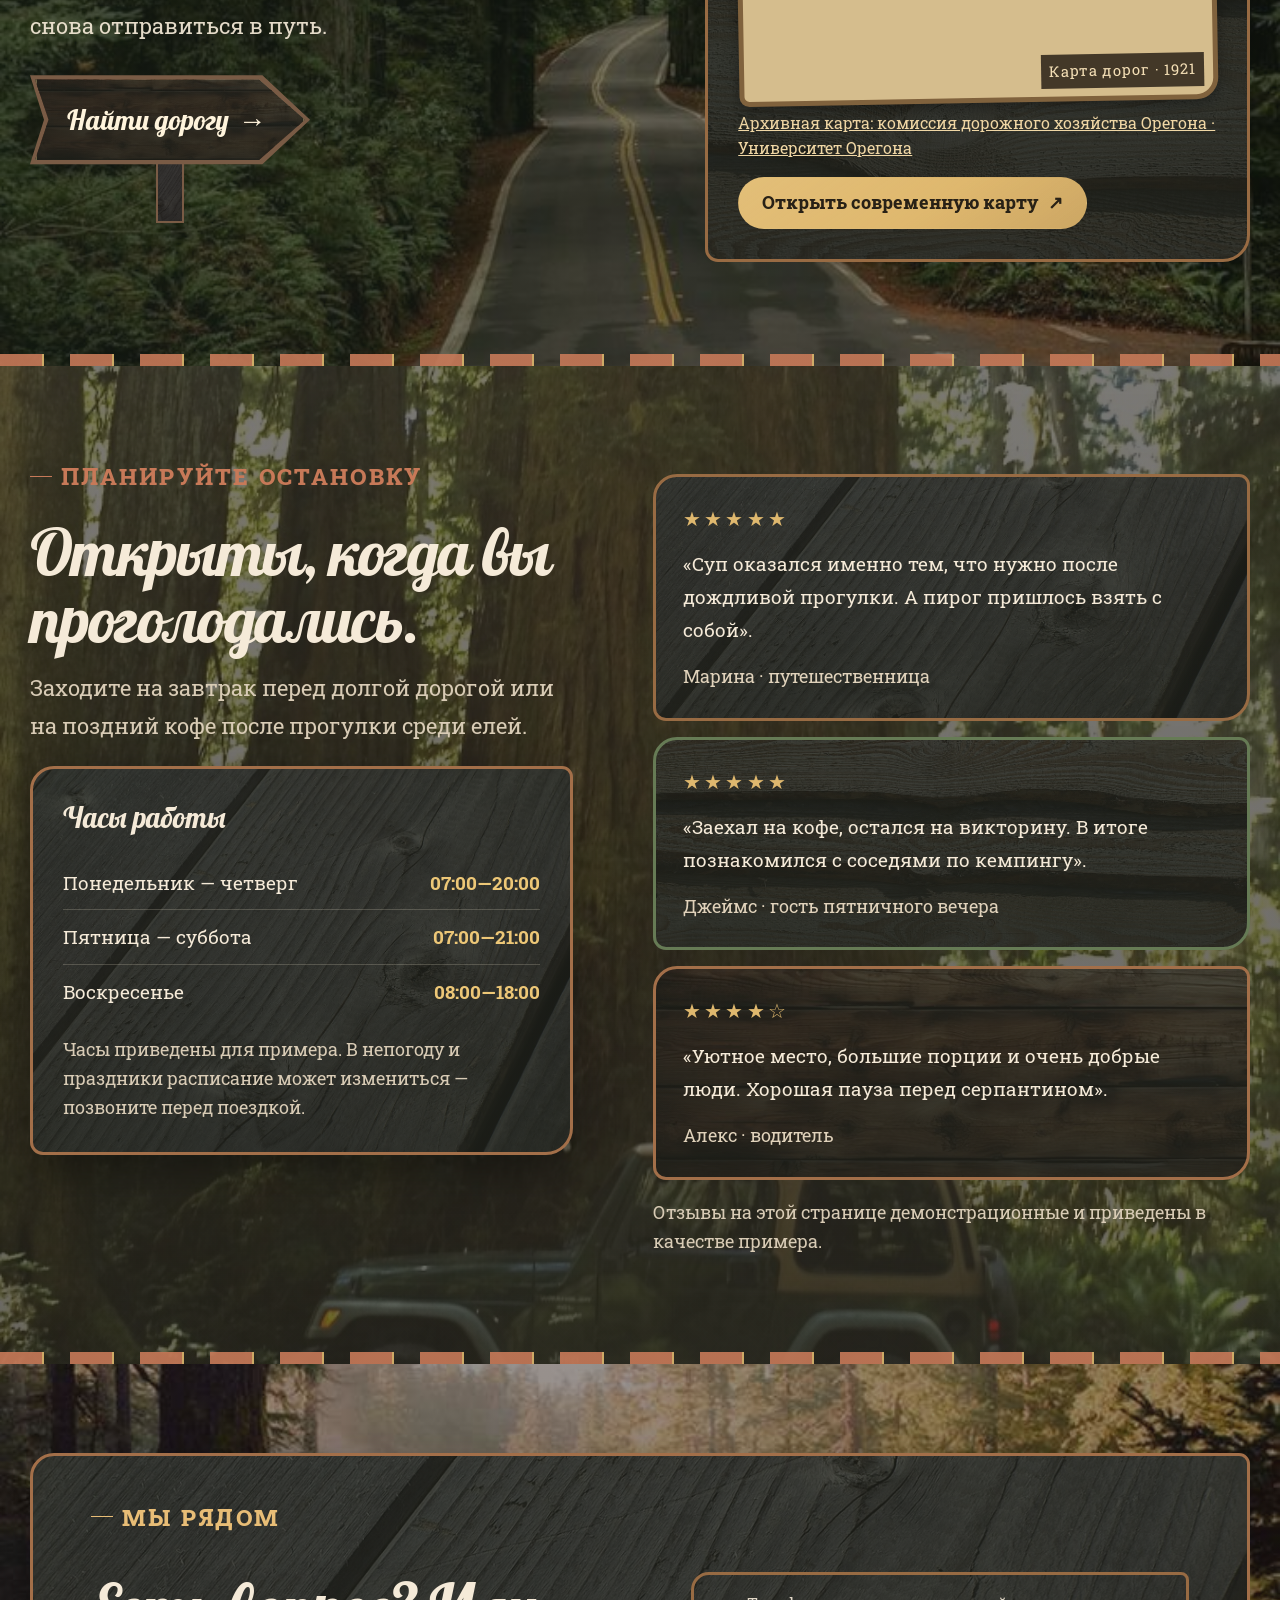
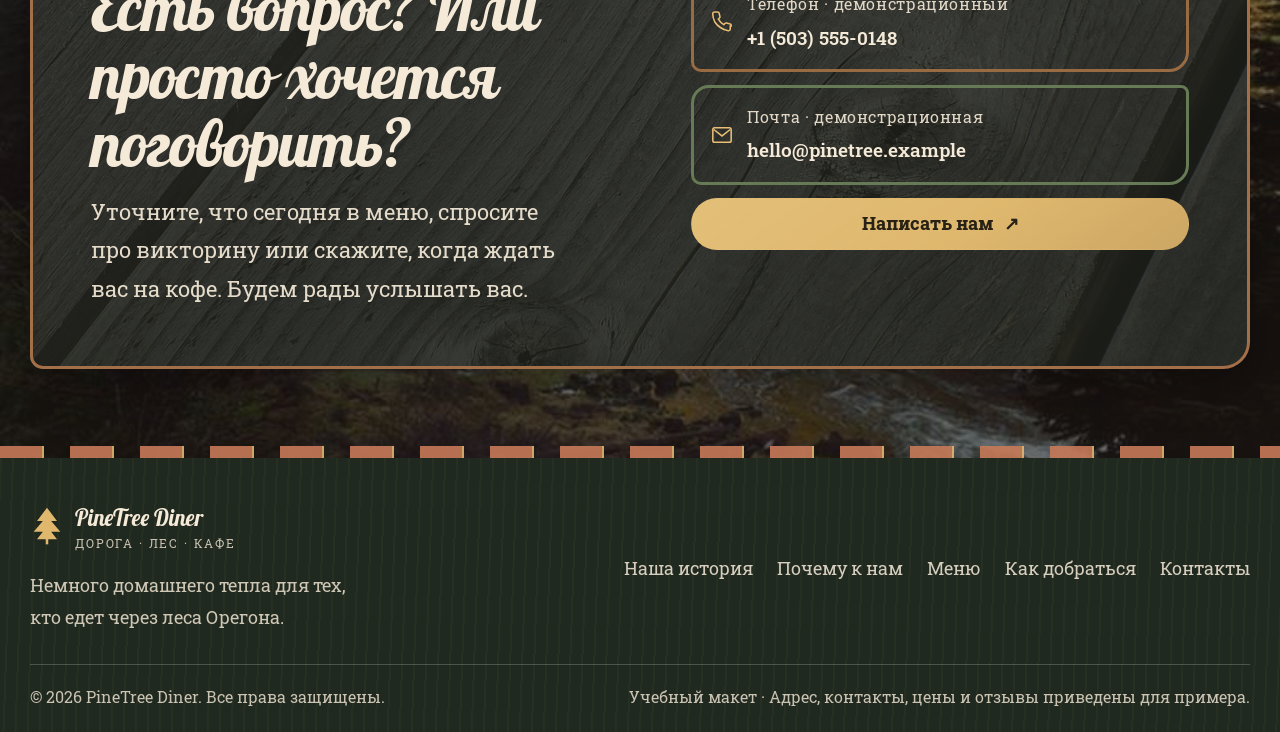
==== commit 9ec9a665: "Warm diner typography and branding Shift white copy to the existing cream palette and align diner la" ====
--- a/diner 1/index.html
+++ b/diner 1/index.html
@@ -21,6 +21,9 @@
         </svg>
         <span class="brand-name"><strong>PineTree Diner</strong><small>дорога · лес · кафе</small></span>
       </a>
+      <button class="nav-toggle" type="button" aria-label="Открыть меню" aria-expanded="false" aria-controls="main-nav">
+        <svg viewBox="0 0 24 24" fill="none" stroke="currentColor" stroke-width="2" aria-hidden="true"><path d="M4 7h16M4 12h16M4 17h16"/></svg>
+      </button>
       <nav aria-label="Основная навигация">
         <ul class="nav-links" id="main-nav">
           <li><a href="#story">Наша история</a></li>
@@ -30,12 +33,7 @@
           <li><a href="#contacts">Контакты</a></li>
         </ul>
       </nav>
-      <div class="nav-actions">
-        <button class="nav-toggle" type="button" aria-label="Открыть меню" aria-expanded="false" aria-controls="main-nav">
-          <svg viewBox="0 0 24 24" fill="none" stroke="currentColor" stroke-width="2" aria-hidden="true"><path d="M4 7h16M4 12h16M4 17h16"/></svg>
-        </button>
-        <a class="button nav-cta" href="#menu">Заглянуть в меню <span aria-hidden="true">↗</span></a>
-      </div>
+      <div class="nav-actions"><a class="button nav-cta" href="#menu">Заглянуть в меню <span aria-hidden="true">↗</span></a></div>
     </div>
   </header>
 
--- a/diner 1/style.css
+++ b/diner 1/style.css
@@ -18,9 +18,6 @@
       --wood-card: linear-gradient(rgba(30,32,26,.82), rgba(30,32,26,.88)), url("images/wood-planks.png") center/cover;
       --wood-card-pine: linear-gradient(rgba(30,32,26,.84), rgba(30,32,26,.9)), url("images/wood-pine-fence.jpg") center/cover;
       --wood-card-weathered: linear-gradient(rgba(30,32,26,.8), rgba(30,32,26,.87)), url("images/wood-weathered.jpg") center/cover;
-      --wood-card-bark: linear-gradient(rgba(30,28,25,.72), rgba(30,28,25,.8)), url("images/bark-texture.png") center/cover;
-      --wood-card-bark-planks: linear-gradient(rgba(30,28,25,.72), rgba(30,28,25,.8)), url("images/bark-planks.png") center/cover;
-      --wood-card-growth-rings: linear-gradient(rgba(30,26,23,.78), rgba(30,26,23,.84)), url("images/wood-growth-rings.png") center/cover;
       --serif: "Lobster", cursive;
       --sans: "Roboto Slab", Georgia, serif;
       --wrap: 1220px;
@@ -97,49 +94,30 @@
     .brand-name { display: grid; line-height: 1.05; }
     .brand-name strong { font: 1.25rem var(--serif); }
     .brand-name small { margin-top: 5px; color: rgba(245,234,216,.8); font-size: .68rem; letter-spacing: .15em; text-transform: uppercase; }
-    .nav-links { --nav-divider-gap: clamp(14px, 2.2vw, 30px); display: flex; align-items: center; gap: var(--nav-divider-gap); margin: 0; padding: 0; list-style: none; }
-    .nav-links li { position: relative; }
-    .nav-links li:not(:last-child)::after {
-      content: ""; position: absolute; top: 50%; right: calc(var(--nav-divider-gap) / -2);
-      width: 2px; height: 32px; background: rgba(226,190,127,.48); transform: translateY(-50%);
-    }
-    .nav-links a { color: rgba(245,234,216,.88); font-size: .9rem; text-decoration: none; transition: color .2s; }
+    .nav-links { display: flex; align-items: center; gap: clamp(14px, 2.2vw, 30px); margin: 0; padding: 0; list-style: none; }
+    .nav-links a { color: rgba(251,247,238,.88); font-size: .9rem; text-decoration: none; transition: color .2s; }
     .nav-links a:hover, .footer-links a:hover { color: var(--gold); }
-    .nav-actions { flex: 0 0 auto; }
     .nav-toggle {
       display: none;
       width: 46px; height: 46px; place-items: center;
       border: 1px solid rgba(255,255,255,.3); border-radius: 50%;
-      color: var(--ink); background: transparent; cursor: pointer;
+      color: white; background: transparent; cursor: pointer;
     }
     .nav-toggle svg { width: 21px; }
     .button {
-      position: relative; isolation: isolate;
       min-height: 52px; display: inline-flex; align-items: center; justify-content: center; gap: 10px;
       padding: 0 23px; border: 1px solid transparent; border-radius: 999px;
-      color: var(--ink); background: #ad6549;
+      color: var(--ink); background: var(--terra);
+      background-image: linear-gradient(145deg, rgba(255,238,195,.12), transparent 55%, rgba(67,38,24,.12));
       font-size: .98rem; font-weight: 750; text-decoration: none;
       transition: transform .2s, background .2s, box-shadow .2s; cursor: pointer;
     }
-    .button::before {
-      content: ""; position: absolute; z-index: -1; inset: 0;
-      border-radius: inherit; background: url("images/grainy-texture.png") center/500% 500%;
-      opacity: .52; mix-blend-mode: overlay; pointer-events: none;
-    }
     .button:hover { background-color: #8f4c38; box-shadow: 0 8px 20px rgba(197,109,76,.22); transform: translateY(-2px); }
     .button svg { width: 18px; height: 18px; }
-    .button-light {
-      color: #282116; background-color: #c7a052;
-    }
+    .button-light { color: #282116; background-color: var(--gold); }
     .button-light:hover { color: #282116; background-color: #edca85; }
-    .button-outline {
-      border-color: rgba(255,255,255,.65); color: var(--ink);
-      background-color: rgba(20,25,19,.14);
-    }
-    .button-outline::before {
-      opacity: .4; mix-blend-mode: overlay;
-    }
-    .button-outline:hover { border-color: var(--gold); background-color: rgba(255,255,255,.08); }
+    .button-outline { border-color: rgba(255,255,255,.65); color: white; background: transparent; }
+    .button-outline:hover { border-color: var(--gold); background: rgba(255,255,255,.08); }
 
     .hero {
       position: relative; min-height: min(790px, calc(100svh - 76px));
@@ -179,11 +157,6 @@
     }
     .hero-stamp strong { display: block; color: var(--gold); font-size: 1.2rem; font-weight: 400; }
 
-    @media (min-width: 741px) {
-      .hero { min-height: min(740px, calc(100svh - 76px)); }
-      .hero-content { padding-bottom: 64px; }
-    }
-
     .story-showcase {
       background:
         linear-gradient(112deg, rgba(104,61,75,.28), rgba(72,47,59,.2)),
@@ -203,7 +176,7 @@
       filter: sepia(.22) saturate(.78) contrast(1.04) brightness(.82);
     }
     .story-visual::before {
-      content: ""; position: absolute; right: -64px; bottom: -18px; z-index: 0; width: 84%; height: 86%;
+      content: ""; position: absolute; right: -20px; bottom: -18px; z-index: 0; width: 84%; height: 86%;
       border-radius: 38% 8% 32% 6%;
       background:
         repeating-linear-gradient(7deg, #715436 0 3px, #886542 3px 7px, #62472f 7px 12px),
@@ -217,14 +190,10 @@
     }
     .caption {
       position: absolute; z-index: 3; left: 15%; bottom: 0; width: min(300px, 75%);
-      padding: 19px 22px; color: var(--ink); background-color: #151d16;
-      background-image: url("images/grainy-texture.png");
-      background-size: 300% 300%;
-      background-position: center;
-      background-blend-mode: overlay;
+      padding: 19px 22px; color: var(--ink); background: var(--pine);
       border-radius: 24px 11px 27px 13px; box-shadow: 0 16px 38px rgba(0,0,0,.34);
     }
-    .caption small { display: block; color: var(--gold); font-size: .8rem; font-weight: 800; letter-spacing: .1em; }
+    .caption small { display: block; color: var(--gold); font-size: .8rem; font-weight: 800; letter-spacing: .1em; text-transform: uppercase; }
     .caption strong { display: block; margin-top: 5px; font: 1.25rem/1.3 var(--serif); }
 
     .memory-strip {
@@ -277,16 +246,15 @@
     .trivia-bar {
       display: flex; align-items: center; justify-content: space-between; gap: 24px;
       margin-top: 28px; padding: 23px 27px;
-      border: 3px solid #f08080; border-radius: 24px 11px 27px 13px;
+      border: 3px solid #ff9a57; border-radius: 24px 11px 27px 13px;
       color: var(--ink);
       background:
         linear-gradient(rgba(30,24,18,.5), rgba(30,24,18,.58)),
         url("images/trivia-wood.png") center/cover;
-      box-shadow: 0 0 8px rgba(240,128,128,.95), 0 0 24px rgba(224,105,112,.7), 0 0 52px rgba(204,82,97,.42), 0 0 88px rgba(190,70,87,.22), inset 0 0 22px rgba(255,190,184,.58);
+      box-shadow: 0 0 8px rgba(255,145,75,.98), 0 0 24px rgba(255,102,49,.82), 0 0 52px rgba(255,78,37,.55), 0 0 88px rgba(255,70,32,.28), inset 0 0 22px rgba(255,178,99,.46);
     }
     .trivia-bar p { margin: 0; color: rgba(245,234,216,.94); font-size: 1.08rem; }
     .trivia-bar strong { color: var(--ink); }
-    .trivia-bar > .button { flex: 0 0 auto; white-space: nowrap; }
 
     .menu-section {
       padding: 112px 0;
@@ -405,7 +373,7 @@
     }
     .contact-panel {
       display: grid; grid-template-columns: 1.05fr .95fr; gap: 50px; align-items: center;
-      padding: clamp(28px,5vw,58px); border-radius: 24px 11px 27px 13px; color: #fffaf1;
+      padding: clamp(28px,5vw,58px); border-radius: 24px 11px 27px 13px; color: var(--ink);
       background: var(--wood-card-weathered);
       box-shadow: 0 18px 44px rgba(0,0,0,.3);
     }
@@ -431,12 +399,9 @@
     .benefit-card:nth-child(4n+2), .menu-card:nth-child(4n+2), .memory-shot:nth-child(4n+2), .review-card:nth-of-type(4n+2), .contact-link:nth-child(4n+2) { border-color: var(--card-pine); }
     .benefit-card:nth-child(4n+3), .menu-card:nth-child(4n+3), .memory-shot:nth-child(4n+3), .review-card:nth-of-type(4n+3), .contact-link:nth-child(4n+3) { border-color: var(--card-cedar); }
     .benefit-card:nth-child(4n), .menu-card:nth-child(4n), .memory-shot:nth-child(4n), .review-card:nth-of-type(4n), .contact-link:nth-child(4n) { border-color: var(--card-moss); }
-    .hero-stamp, .benefit-card:nth-child(2), .review-card:first-child { background: var(--wood-card-bark); }
-    .hours-card, .menu-card:nth-child(2), .benefit-card:nth-child(4) { background: var(--wood-card-growth-rings); }
-    .menu-card:nth-child(4), .contact-panel { background: var(--wood-card-bark-planks); }
     .trivia-bar {
-      border-color: #f08080;
-      box-shadow: 0 0 8px rgba(240,128,128,.95), 0 0 24px rgba(224,105,112,.7), 0 0 52px rgba(204,82,97,.42), 0 0 88px rgba(190,70,87,.22), inset 0 0 22px rgba(255,190,184,.58);
+      border-color: #ff9a57;
+      box-shadow: 0 0 8px rgba(255,145,75,.98), 0 0 24px rgba(255,102,49,.82), 0 0 52px rgba(255,78,37,.55), 0 0 88px rgba(255,70,32,.28), inset 0 0 22px rgba(255,178,99,.46);
     }
     .hours-card, .contact-panel { border-color: var(--card-cedar); }
     .contact-link:hover { border-color: var(--gold); }
@@ -459,48 +424,22 @@
     .float-icon { animation: gentle-float 3.8s ease-in-out infinite; }
     @keyframes gentle-float { 0%,100% { transform: translateY(0); } 50% { transform: translateY(-4px); } }
 
-    @media (max-width: 1250px) {
-      .nav-shell {
-        width: min(var(--wrap), calc(100% - 25px));
-        margin-right: 5px;
-        justify-content: flex-start;
-        gap: 12px;
-      }
-      .nav-shell > nav { flex: 1 1 auto; min-width: 0; }
-      .nav-links {
-        --nav-divider-gap: clamp(16px, calc((100vw - 912px) / 4), 34px);
-        width: 100%;
-        justify-content: center;
-        align-items: stretch;
-        gap: var(--nav-divider-gap);
-      }
-      .nav-links li { display: flex; flex: 0 1 auto; align-self: stretch; align-items: center; min-width: 0; }
-      .nav-links li::after { display: none; }
-      .nav-links a {
-        position: relative; display: block; width: 100%;
-        font-size: .84rem; line-height: 1;
-        text-align: center;
-      }
-      .nav-links a:not(li:last-child a)::after {
-        content: ""; position: absolute; top: 50%; left: var(--nav-divider-left); right: auto;
-        width: 2px; height: 32px; background: rgba(226,190,127,.48); transform: translateY(-50%);
-      }
-      .nav-cta { padding-inline: 12px; font-size: .82rem; line-height: 1.15; text-align: center; white-space: nowrap; }
+    @media (max-width: 920px) {
+      .nav-links { gap: 13px; }
+      .nav-links a { font-size: .84rem; }
+      .nav-cta { padding-inline: 16px; }
       .benefit-grid, .menu-grid { grid-template-columns: repeat(2,1fr); }
       .roadside-grid { gap: 35px; }
       .details-grid { gap: 40px; }
     }
-    @media (max-width: 1000px) {
-      .nav-links li:nth-child(3) { display: none; }
-    }
-    @media (max-width: 950px) {
-      .nav-cta { padding-inline: 16px; }
-    }
-    @media (max-width: 920px) {
+    @media (max-width: 740px) {
+      html { scroll-padding-top: 72px; }
+      :root { font-size: 17px; }
+      .wrap { width: min(var(--wrap), calc(100% - 32px)); }
       .nav-shell { min-height: 68px; }
       .brand-mark { width: 30px; height: 36px; }
-      .nav-toggle { position: static; display: grid; flex: 0 0 auto; margin: 0; transform: none; }
-      .nav-actions { display: flex; flex: 0 0 auto; align-items: center; gap: 12px; margin-left: auto; }
+      .nav-toggle { position: absolute; top: 50%; right: 16px; display: grid; margin-left: 0; transform: translateY(-50%); }
+      .nav-cta { display: none; }
       .nav-links {
         position: absolute; top: calc(100% + 1px); left: 0; right: 0;
         display: none; align-items: stretch; gap: 0; padding: 8px 16px 16px;
@@ -510,17 +449,7 @@
       .nav-links.is-open { display: flex; flex-direction: column; }
       .nav-links li { border-bottom: 1px solid rgba(255,255,255,.1); }
       .nav-links li:last-child { border-bottom: 0; }
-      .nav-links li::after { display: none; }
-      .nav-links a::after { display: none; }
       .nav-links a { display: block; padding: 13px 5px; font-size: 1rem; }
-    }
-    @media (max-width: 560px) {
-      .nav-cta { display: none; }
-    }
-    @media (max-width: 740px) {
-      html { scroll-padding-top: 72px; }
-      :root { font-size: 17px; }
-      .wrap { width: min(var(--wrap), calc(100% - 32px)); }
       .hero { min-height: min(760px, calc(100svh - 68px)); background-position: center; }
       .hero-content { padding: 78px 0 115px; }
       .hero h1 { font-size: clamp(3.35rem, 12vw, 5.1rem); }
@@ -554,14 +483,13 @@
     @media (max-width: 480px) {
       :root { font-size: 16px; }
       .hero { min-height: min(690px, calc(100svh - 68px)); }
-      .hero-content { padding: 38px 0 120px; }
+      .hero-content { padding: 38px 0 36px; }
       .hero h1 { margin: 18px 0 16px; font-size: clamp(2.55rem, 10.5vw, 3.25rem); }
       .hero-copy { margin-bottom: 22px; font-size: 1rem; line-height: 1.55; }
       .hero-buttons { align-items: stretch; flex-direction: column; max-width: 310px; }
       .hero-buttons .button { width: 100%; }
       .hero-note { max-width: 270px; margin-top: 22px; font-size: .95rem; }
-      .hero-stamp { top: auto; right: 16px; bottom: 20px; width: 140px; min-height: 90px; padding: 10px 12px; font-size: .78rem; }
-      .hero-stamp strong { font-size: .95rem; }
+      .hero-stamp { display: none; }
       .section-head h2, .story-copy h2, .roadside h2, .details h2, .contact h2 { font-size: 2.6rem; }
       .benefit-grid, .menu-grid { grid-template-columns: 1fr; }
       .benefit-card { min-height: auto; display: grid; grid-template-columns: 48px 1fr; column-gap: 16px; padding: 20px; }
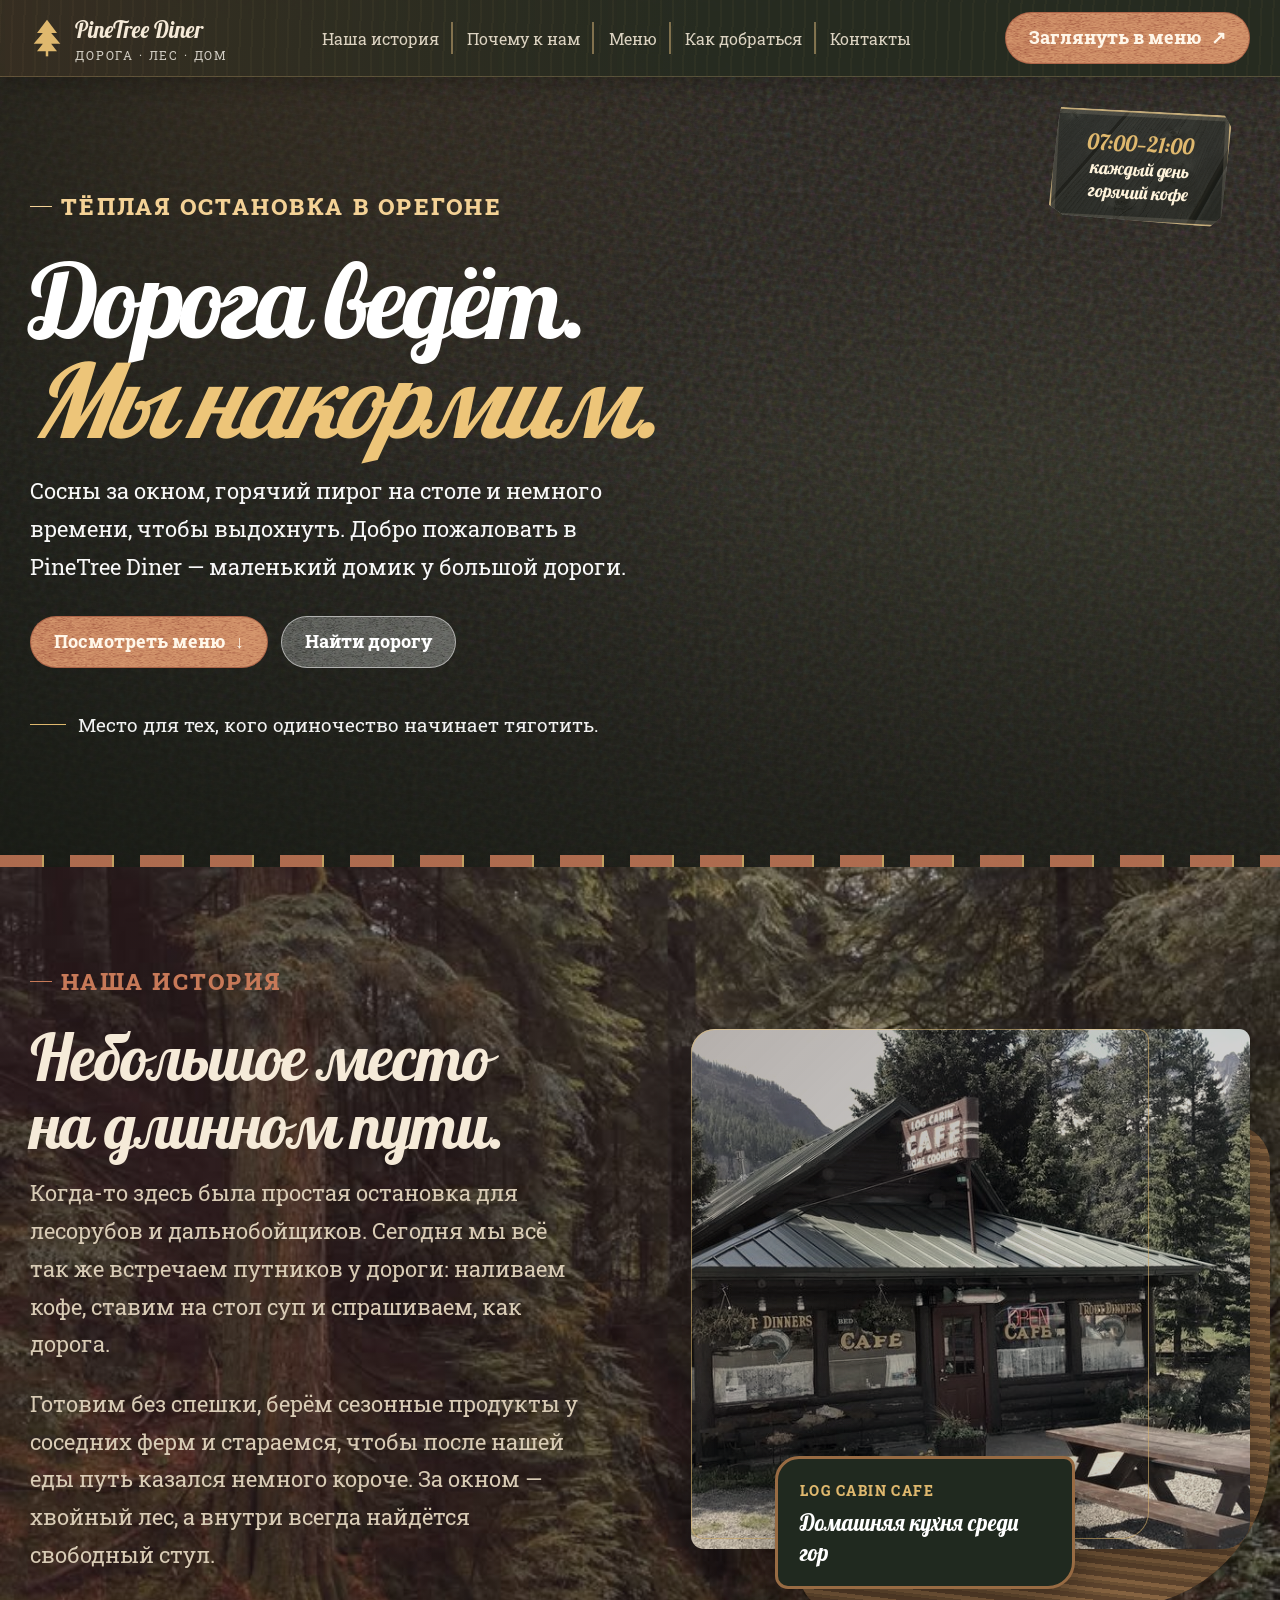
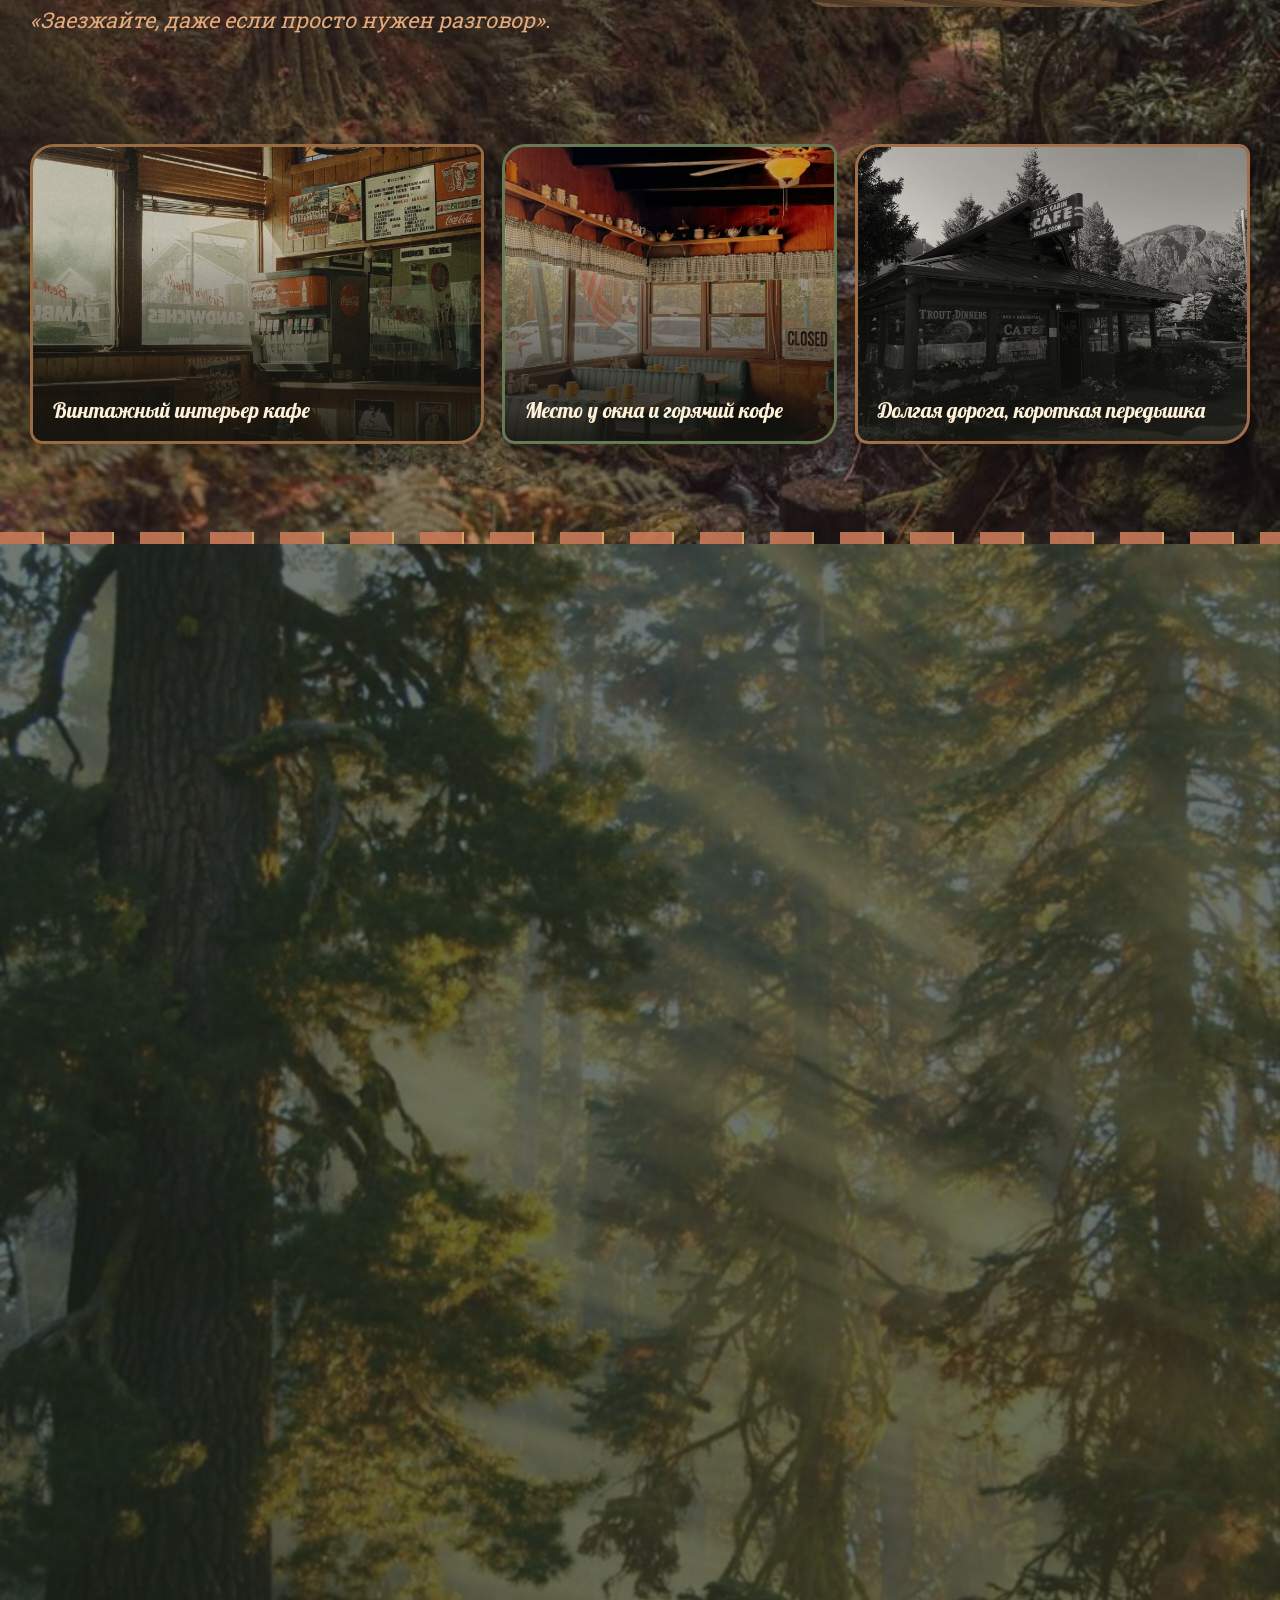
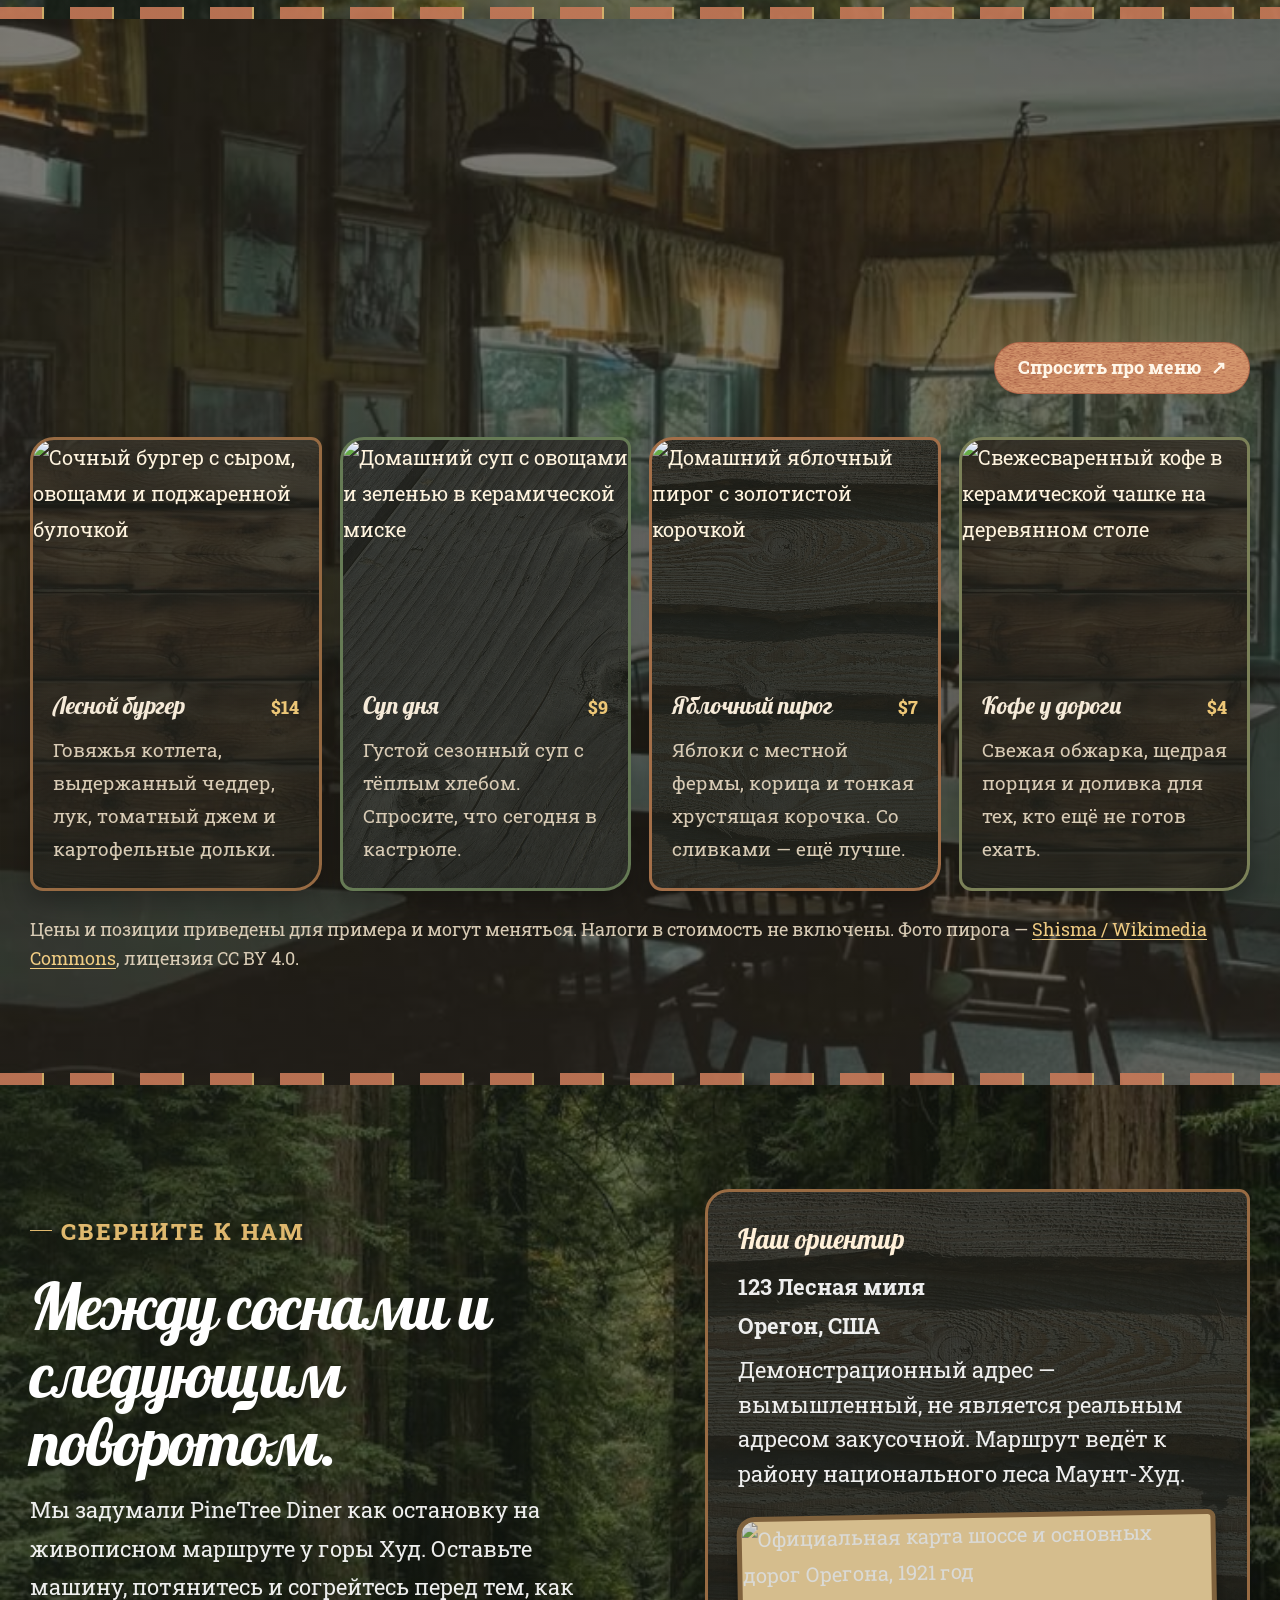
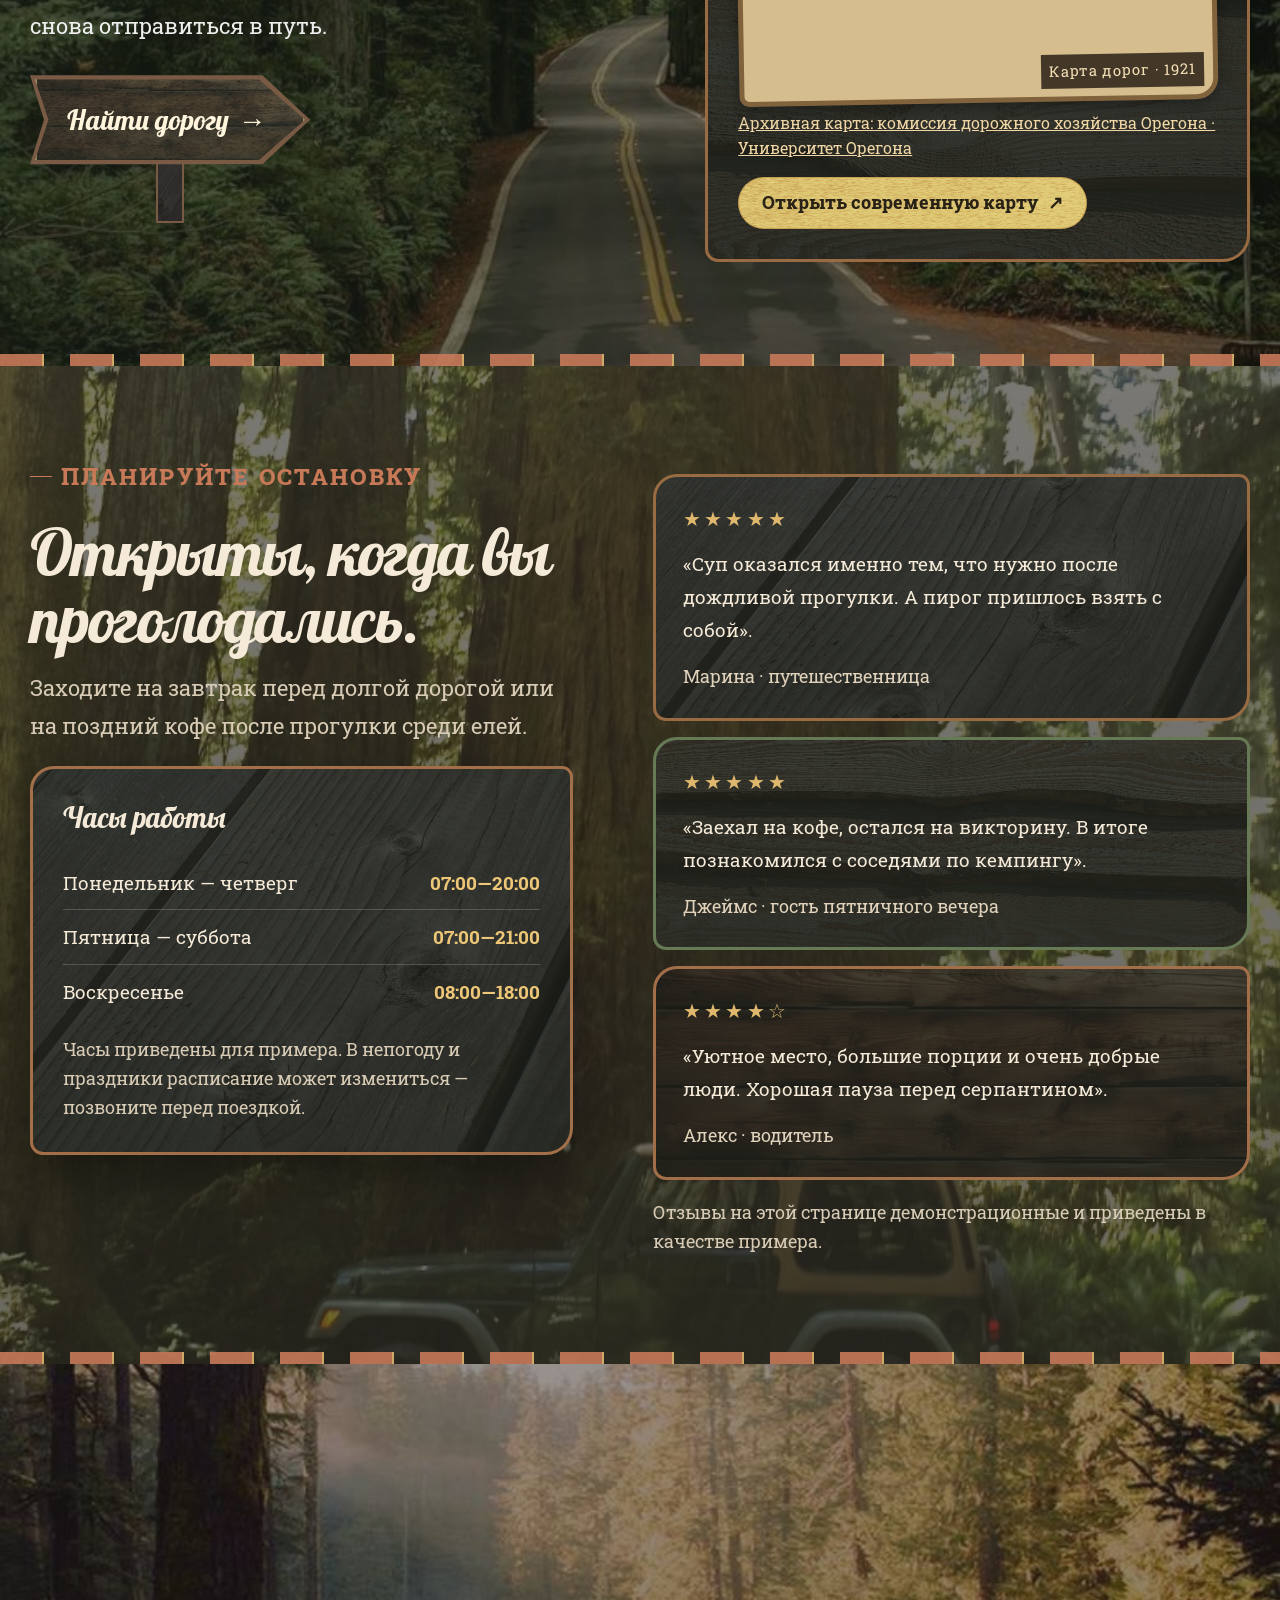
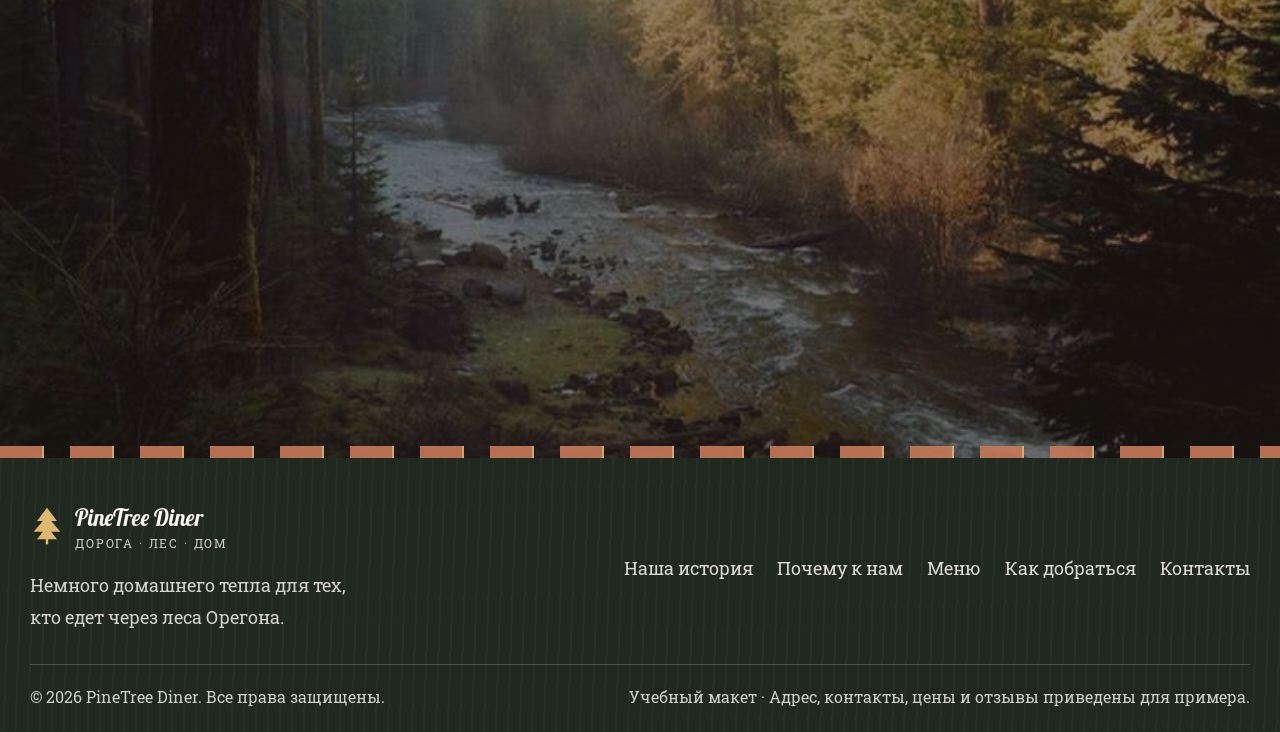
==== commit 3e035d35: "Align mobile menu beside the menu CTA Hide navigation links before they collide with the CTA, then k" ====
--- a/diner 1/index.html
+++ b/diner 1/index.html
@@ -19,11 +19,8 @@
           <path d="M20 2 8 18h7L4 31h11L8 40h24l-7-9h11L25 18h7L20 2Z" fill="currentColor"/>
           <path d="M20 34v12" stroke="currentColor" stroke-width="3"/>
         </svg>
-        <span class="brand-name"><strong>PineTree Diner</strong><small>дорога · лес · кафе</small></span>
+        <span class="brand-name"><strong>PineTree Diner</strong><small>дорога · лес · дом</small></span>
       </a>
-      <button class="nav-toggle" type="button" aria-label="Открыть меню" aria-expanded="false" aria-controls="main-nav">
-        <svg viewBox="0 0 24 24" fill="none" stroke="currentColor" stroke-width="2" aria-hidden="true"><path d="M4 7h16M4 12h16M4 17h16"/></svg>
-      </button>
       <nav aria-label="Основная навигация">
         <ul class="nav-links" id="main-nav">
           <li><a href="#story">Наша история</a></li>
@@ -33,7 +30,12 @@
           <li><a href="#contacts">Контакты</a></li>
         </ul>
       </nav>
-      <div class="nav-actions"><a class="button nav-cta" href="#menu">Заглянуть в меню <span aria-hidden="true">↗</span></a></div>
+      <div class="nav-actions">
+        <button class="nav-toggle" type="button" aria-label="Открыть меню" aria-expanded="false" aria-controls="main-nav">
+          <svg viewBox="0 0 24 24" fill="none" stroke="currentColor" stroke-width="2" aria-hidden="true"><path d="M4 7h16M4 12h16M4 17h16"/></svg>
+        </button>
+        <a class="button nav-cta" href="#menu">Заглянуть в меню <span aria-hidden="true">↗</span></a>
+      </div>
     </div>
   </header>
 
@@ -67,8 +69,8 @@
             <p class="signature">«Заезжайте, даже если просто нужен разговор».</p>
           </div>
           <div class="story-visual reveal">
-            <img src="images/diner-main.png" alt="Деревянное кафе PineTree Diner среди гор и сосен">
-            <div class="caption"><small>PineTree Diner</small><strong>Домашняя кухня среди гор</strong></div>
+            <img src="images/diner-main.png" alt="Деревянное Log Cabin Cafe среди гор и сосен">
+            <div class="caption"><small>Log Cabin Cafe</small><strong>Домашняя кухня среди гор</strong></div>
           </div>
         </div>
       </section>
@@ -262,7 +264,7 @@
               <path d="M20 2 8 18h7L4 31h11L8 40h24l-7-9h11L25 18h7L20 2Z" fill="currentColor"/>
               <path d="M20 34v12" stroke="currentColor" stroke-width="3"/>
             </svg>
-            <span class="brand-name"><strong>PineTree Diner</strong><small>дорога · лес · кафе</small></span>
+            <span class="brand-name"><strong>PineTree Diner</strong><small>дорога · лес · дом</small></span>
           </a>
           <p class="footer-blurb">Немного домашнего тепла для тех, кто едет через леса Орегона.</p>
         </div>
--- a/diner 1/style.css
+++ b/diner 1/style.css
@@ -93,35 +93,47 @@
     .brand-mark { width: 34px; height: 40px; color: var(--gold); }
     .brand-name { display: grid; line-height: 1.05; }
     .brand-name strong { font: 1.25rem var(--serif); }
-    .brand-name small { margin-top: 5px; color: rgba(245,234,216,.8); font-size: .68rem; letter-spacing: .15em; text-transform: uppercase; }
-    .nav-links { display: flex; align-items: center; gap: clamp(14px, 2.2vw, 30px); margin: 0; padding: 0; list-style: none; }
-    .nav-links a { color: rgba(251,247,238,.88); font-size: .9rem; text-decoration: none; transition: color .2s; }
+    .brand-name small { margin-top: 5px; color: rgba(251,247,238,.8); font-size: .68rem; letter-spacing: .15em; text-transform: uppercase; }
+    .nav-links { --nav-divider-gap: clamp(14px, 2.2vw, 30px); display: flex; align-items: center; gap: var(--nav-divider-gap); margin: 0; padding: 0; list-style: none; }
+    .nav-links li { position: relative; }
+    .nav-links li:not(:last-child)::after {
+      content: ""; position: absolute; top: 50%; right: calc(var(--nav-divider-gap) / -2);
+      width: 2px; height: 32px; background: rgba(226,190,127,.48); transform: translateY(-50%);
+    }
+    .nav-links a { color: rgba(245,234,216,.88); font-size: .9rem; text-decoration: none; transition: color .2s; }
     .nav-links a:hover, .footer-links a:hover { color: var(--gold); }
+    .nav-actions { flex: 0 0 auto; }
     .nav-toggle {
       display: none;
       width: 46px; height: 46px; place-items: center;
       border: 1px solid rgba(255,255,255,.3); border-radius: 50%;
-      color: white; background: transparent; cursor: pointer;
+      color: var(--ink); background: transparent; cursor: pointer;
     }
     .nav-toggle svg { width: 21px; }
     .button {
+      position: relative; isolation: isolate;
       min-height: 52px; display: inline-flex; align-items: center; justify-content: center; gap: 10px;
       padding: 0 23px; border: 1px solid transparent; border-radius: 999px;
-      color: var(--ink); background: var(--terra);
-      background-image: linear-gradient(145deg, rgba(255,238,195,.12), transparent 55%, rgba(67,38,24,.12));
+      color: #fff7e9; background: #ad6549;
       font-size: .98rem; font-weight: 750; text-decoration: none;
       transition: transform .2s, background .2s, box-shadow .2s; cursor: pointer;
     }
+    .button::before {
+      content: ""; position: absolute; z-index: -1; inset: 0;
+      border-radius: inherit; background: url("images/grainy-texture.png") center/500% 500%;
+      opacity: .52; mix-blend-mode: overlay; pointer-events: none;
+    }
     .button:hover { background-color: #8f4c38; box-shadow: 0 8px 20px rgba(197,109,76,.22); transform: translateY(-2px); }
     .button svg { width: 18px; height: 18px; }
-    .button-light { color: #282116; background-color: var(--gold); }
+    .button-light { color: #282116; background-color: #c7a052; }
     .button-light:hover { color: #282116; background-color: #edca85; }
-    .button-outline { border-color: rgba(255,255,255,.65); color: white; background: transparent; }
+    .button-outline { border-color: rgba(255,255,255,.65); color: white; background-color: rgba(20,25,19,.14); }
+    .button-outline::before { opacity: .4; mix-blend-mode: overlay; }
     .button-outline:hover { border-color: var(--gold); background: rgba(255,255,255,.08); }
 
     .hero {
       position: relative; min-height: min(790px, calc(100svh - 76px));
-      display: flex; align-items: center; overflow: hidden; color: var(--ink);
+      display: flex; align-items: center; overflow: hidden; color: white;
       background:
         linear-gradient(90deg, rgba(20,24,18,.62), rgba(20,24,18,.21) 58%, rgba(20,24,18,.15)),
         linear-gradient(0deg, rgba(20,24,18,.62), transparent 53%),
@@ -141,9 +153,9 @@
     .hero .eyebrow { color: #f4d296; }
     .hero h1 { max-width: 760px; margin: 23px 0 22px; font-size: clamp(3.7rem, 8vw, 6.4rem); line-height: .98; letter-spacing: -.035em; }
     .hero h1 span { display: block; color: #edc579; font-style: italic; }
-    .hero-copy { max-width: 600px; margin-bottom: 30px; color: rgba(245,234,216,.97); font-size: 1.2rem; line-height: 1.75; }
+    .hero-copy { max-width: 600px; margin-bottom: 30px; color: rgba(255,255,255,.97); font-size: 1.2rem; line-height: 1.75; }
     .hero-buttons { display: flex; align-items: center; flex-wrap: wrap; gap: 13px; }
-    .hero-note { display: flex; align-items: center; gap: 12px; margin: 40px 0 0; color: rgba(245,234,216,.94); font-size: 1.08rem; }
+    .hero-note { display: flex; align-items: center; gap: 12px; margin: 40px 0 0; color: rgba(255,255,255,.94); font-size: 1.08rem; }
     .hero-note::before { content: ""; width: 36px; height: 1px; background: var(--gold); }
     .hero-stamp {
       position: absolute; top: 34px; right: max(4vw, calc((100vw - var(--wrap))/2));
@@ -190,7 +202,7 @@
     }
     .caption {
       position: absolute; z-index: 3; left: 15%; bottom: 0; width: min(300px, 75%);
-      padding: 19px 22px; color: var(--ink); background: var(--pine);
+      padding: 19px 22px; color: white; background: var(--pine);
       border-radius: 24px 11px 27px 13px; box-shadow: 0 16px 38px rgba(0,0,0,.34);
     }
     .caption small { display: block; color: var(--gold); font-size: .8rem; font-weight: 800; letter-spacing: .1em; text-transform: uppercase; }
@@ -242,7 +254,7 @@
     }
     .icon-box svg { width: 30px; height: 30px; stroke-width: 2.5px; }
     .benefit-card h3 { margin-bottom: 8px; color: var(--ink); font: 1.35rem var(--serif); }
-    .benefit-card p { margin: 0; color: rgba(245,234,216,.94); font-size: 1.08rem; line-height: 1.7; }
+    .benefit-card p { margin: 0; color: rgba(255,249,235,.94); font-size: 1.08rem; line-height: 1.7; }
     .trivia-bar {
       display: flex; align-items: center; justify-content: space-between; gap: 24px;
       margin-top: 28px; padding: 23px 27px;
@@ -253,8 +265,9 @@
         url("images/trivia-wood.png") center/cover;
       box-shadow: 0 0 8px rgba(255,145,75,.98), 0 0 24px rgba(255,102,49,.82), 0 0 52px rgba(255,78,37,.55), 0 0 88px rgba(255,70,32,.28), inset 0 0 22px rgba(255,178,99,.46);
     }
-    .trivia-bar p { margin: 0; color: rgba(245,234,216,.94); font-size: 1.08rem; }
-    .trivia-bar strong { color: var(--ink); }
+    .trivia-bar p { margin: 0; color: rgba(255,249,235,.94); font-size: 1.08rem; }
+    .trivia-bar strong { color: white; }
+    .trivia-bar > .button { flex: 0 0 auto; white-space: nowrap; }
 
     .menu-section {
       padding: 112px 0;
@@ -283,10 +296,10 @@
     .menu-info p { margin: 10px 0 0; color: var(--muted); font-size: 1.08rem; line-height: 1.7; }
     .menu-footnote { margin: 24px 0 0; color: var(--muted); font-size: .98rem; line-height: 1.65; }
     .menu-footnote a { color: #f0cc83; text-underline-offset: 3px; }
-    .menu-footnote a:hover { color: var(--ink); }
+    .menu-footnote a:hover { color: white; }
 
     .roadside {
-      padding: 104px 0; color: var(--ink);
+      padding: 104px 0; color: white;
       background:
         linear-gradient(90deg, rgba(25,32,23,.68), rgba(25,32,23,.48)),
         url("images/directions-background.png") center 62%/cover;
@@ -294,7 +307,7 @@
     .roadside-grid { display: grid; grid-template-columns: 1fr .9fr; align-items: center; gap: 70px; }
     .roadside .eyebrow { color: var(--gold); }
     .roadside h2 { max-width: 600px; }
-    .roadside p { max-width: 560px; color: rgba(245,234,216,.92); font-size: 1.2rem; }
+    .roadside p { max-width: 560px; color: rgba(255,255,255,.92); font-size: 1.2rem; }
     .direction-marker { position: relative; display: inline-flex; width: min(280px, 100%); padding-bottom: 50px; }
     .direction-sign-frame {
       position: relative; z-index: 1;
@@ -310,7 +323,7 @@
       clip-path: polygon(0 8%, 83% 8%, 100% 50%, 83% 92%, 0 92%, 5% 50%);
       font: 400 1.55rem var(--serif);
     }
-    .direction-sign:hover { color: var(--ink); background-color: #795337; }
+    .direction-sign:hover { color: white; background-color: #795337; }
     .direction-post {
       position: absolute; z-index: 0; top: 72px; left: 50%; width: 28px; height: 84px;
       border: 2px solid #795b45;
@@ -324,8 +337,8 @@
       backdrop-filter: blur(4px);
     }
     .address-card h3 { margin-bottom: 12px; color: #fff0d9; font: 1.5rem var(--serif); }
-    .address-text { margin: 0 0 8px; color: var(--ink); font-size: 1.12rem; font-weight: 700; }
-    .address-disclaimer { margin-bottom: 20px; color: rgba(245,234,216,.9); font-size: .98rem; line-height: 1.6; }
+    .address-text { margin: 0 0 8px; color: white; font-size: 1.12rem; font-weight: 700; }
+    .address-disclaimer { margin-bottom: 20px; color: rgba(255,249,235,.9); font-size: .98rem; line-height: 1.6; }
     .mini-map {
       position: relative; height: 190px; overflow: hidden; margin: 22px 0 8px; padding: 0;
       border: 5px solid #80623d; border-radius: 18px 8px 22px 10px;
@@ -334,7 +347,7 @@
     .mini-map img { width: 100%; height: 100%; object-fit: cover; filter: sepia(.24) contrast(.94) brightness(.88); }
     .map-year { position: absolute; right: 9px; bottom: 8px; padding: 4px 8px; color: #f4dfb6; background: rgba(47,38,27,.88); font-size: .82rem; letter-spacing: .06em; }
     .map-credit { display: block; margin: 0 0 17px; color: #f0d7a5; font-size: .9rem; line-height: 1.5; }
-    .map-credit:hover { color: var(--ink); }
+    .map-credit:hover { color: white; }
 
     .details {
       padding: 108px 0;
@@ -373,13 +386,13 @@
     }
     .contact-panel {
       display: grid; grid-template-columns: 1.05fr .95fr; gap: 50px; align-items: center;
-      padding: clamp(28px,5vw,58px); border-radius: 24px 11px 27px 13px; color: var(--ink);
+      padding: clamp(28px,5vw,58px); border-radius: 24px 11px 27px 13px; color: #fffaf1;
       background: var(--wood-card-weathered);
       box-shadow: 0 18px 44px rgba(0,0,0,.3);
     }
     .contact h2 { max-width: 520px; margin: 15px 0; }
     .contact .eyebrow { color: #e8bd76; }
-    .contact-copy { max-width: 480px; margin: 0; color: rgba(245,234,216,.92); font-size: 1.2rem; }
+    .contact-copy { max-width: 480px; margin: 0; color: rgba(255,250,241,.92); font-size: 1.2rem; }
     .contact-links { display: grid; gap: 13px; }
     .contact-link {
       display: flex; align-items: center; gap: 14px; padding: 15px 17px;
@@ -388,7 +401,7 @@
     }
     .contact-link:hover { border-color: var(--gold); background: rgba(255,255,255,.09); }
     .contact-link svg { flex: 0 0 auto; width: 22px; color: #e8bd76; }
-    .contact-link small { display: block; color: rgba(245,234,216,.9); font-size: .88rem; letter-spacing: .04em; }
+    .contact-link small { display: block; color: rgba(255,248,232,.9); font-size: .88rem; letter-spacing: .04em; }
     .contact-link strong { display: block; margin-top: 2px; font-size: 1.05rem; font-weight: 600; }
 
     .caption, .benefit-card, .menu-card, .memory-shot, .trivia-bar, .address-card, .hours-card, .review-card, .contact-panel, .contact-link {
@@ -407,16 +420,16 @@
     .contact-link:hover { border-color: var(--gold); }
 
     footer {
-      padding: 45px 0 20px; color: var(--ink);
+      padding: 45px 0 20px; color: #fbf7ee;
       background:
         repeating-linear-gradient(92deg, rgba(223,184,110,.035) 0 2px, transparent 2px 12px),
         var(--pine);
     }
     .footer-main { display: flex; align-items: center; justify-content: space-between; gap: 30px; padding-bottom: 31px; }
-    .footer-blurb { max-width: 340px; margin: 13px 0 0; color: rgba(245,234,216,.82); font-size: .98rem; }
+    .footer-blurb { max-width: 340px; margin: 13px 0 0; color: rgba(251,247,238,.82); font-size: .98rem; }
     .footer-links { display: flex; flex-wrap: wrap; justify-content: flex-end; gap: 13px 24px; margin: 0; padding: 0; list-style: none; }
-    .footer-links a { color: rgba(245,234,216,.86); font-size: .98rem; text-decoration: none; }
-    .footer-bottom { display: flex; justify-content: space-between; gap: 15px; padding-top: 18px; border-top: 1px solid rgba(255,255,255,.2); color: rgba(245,234,216,.8); font-size: .9rem; }
+    .footer-links a { color: rgba(251,247,238,.86); font-size: .98rem; text-decoration: none; }
+    .footer-bottom { display: flex; justify-content: space-between; gap: 15px; padding-top: 18px; border-top: 1px solid rgba(255,255,255,.2); color: rgba(251,247,238,.8); font-size: .9rem; }
 
     .reveal { opacity: 1; transform: none; }
     .js .reveal { opacity: 0; transform: translateY(18px); transition: opacity .65s ease, transform .65s ease; }
@@ -424,10 +437,57 @@
     .float-icon { animation: gentle-float 3.8s ease-in-out infinite; }
     @keyframes gentle-float { 0%,100% { transform: translateY(0); } 50% { transform: translateY(-4px); } }
 
+    @media (max-width: 1250px) {
+      .nav-shell {
+        width: min(var(--wrap), calc(100% - 25px));
+        margin-right: 5px;
+        justify-content: flex-start;
+        gap: 12px;
+      }
+      .nav-shell > nav { flex: 1 1 auto; min-width: 0; }
+      .nav-links {
+        --nav-divider-gap: clamp(16px, calc((100vw - 912px) / 4), 34px);
+        width: 100%;
+        justify-content: center;
+        align-items: stretch;
+        gap: var(--nav-divider-gap);
+      }
+      .nav-links li { display: flex; flex: 0 1 auto; align-self: stretch; align-items: center; min-width: 0; }
+      .nav-links li::after { display: none; }
+      .nav-links a {
+        position: relative; display: block; width: 100%;
+        font-size: .84rem; line-height: 1;
+        text-align: center;
+      }
+      .nav-links a:not(li:last-child a)::after {
+        content: ""; position: absolute; top: 50%; left: var(--nav-divider-left); right: auto;
+        width: 2px; height: 32px; background: rgba(226,190,127,.48); transform: translateY(-50%);
+      }
+      .nav-cta { padding-inline: 12px; font-size: .82rem; line-height: 1.15; text-align: center; white-space: nowrap; }
+    }
+    @media (max-width: 1000px) {
+      .nav-links li:nth-child(3) { display: none; }
+    }
+    @media (max-width: 950px) {
+      .nav-cta { padding-inline: 16px; }
+    }
     @media (max-width: 920px) {
-      .nav-links { gap: 13px; }
-      .nav-links a { font-size: .84rem; }
-      .nav-cta { padding-inline: 16px; }
+      .nav-shell { min-height: 68px; }
+      .brand-mark { width: 30px; height: 36px; }
+      .nav-toggle { position: static; display: grid; flex: 0 0 auto; margin: 0; transform: none; }
+      .nav-actions { display: flex; flex: 0 0 auto; align-items: center; gap: 12px; margin-left: auto; }
+      .nav-links {
+        position: absolute; top: calc(100% + 1px); left: 0; right: 0;
+        display: none; align-items: stretch; gap: 0; padding: 8px 16px 16px;
+        background: var(--pine); border-bottom: 1px solid rgba(255,255,255,.16);
+        box-shadow: 0 16px 24px rgba(10,20,15,.2);
+      }
+      .nav-links.is-open { display: flex; flex-direction: column; }
+      .nav-links li { border-bottom: 1px solid rgba(255,255,255,.1); }
+      .nav-links li:last-child { border-bottom: 0; }
+      .nav-links li::after { display: none; }
+      .nav-links a::after { display: none; }
+      .nav-links a { display: block; padding: 13px 5px; font-size: 1rem; }
       .benefit-grid, .menu-grid { grid-template-columns: repeat(2,1fr); }
       .roadside-grid { gap: 35px; }
       .details-grid { gap: 40px; }
